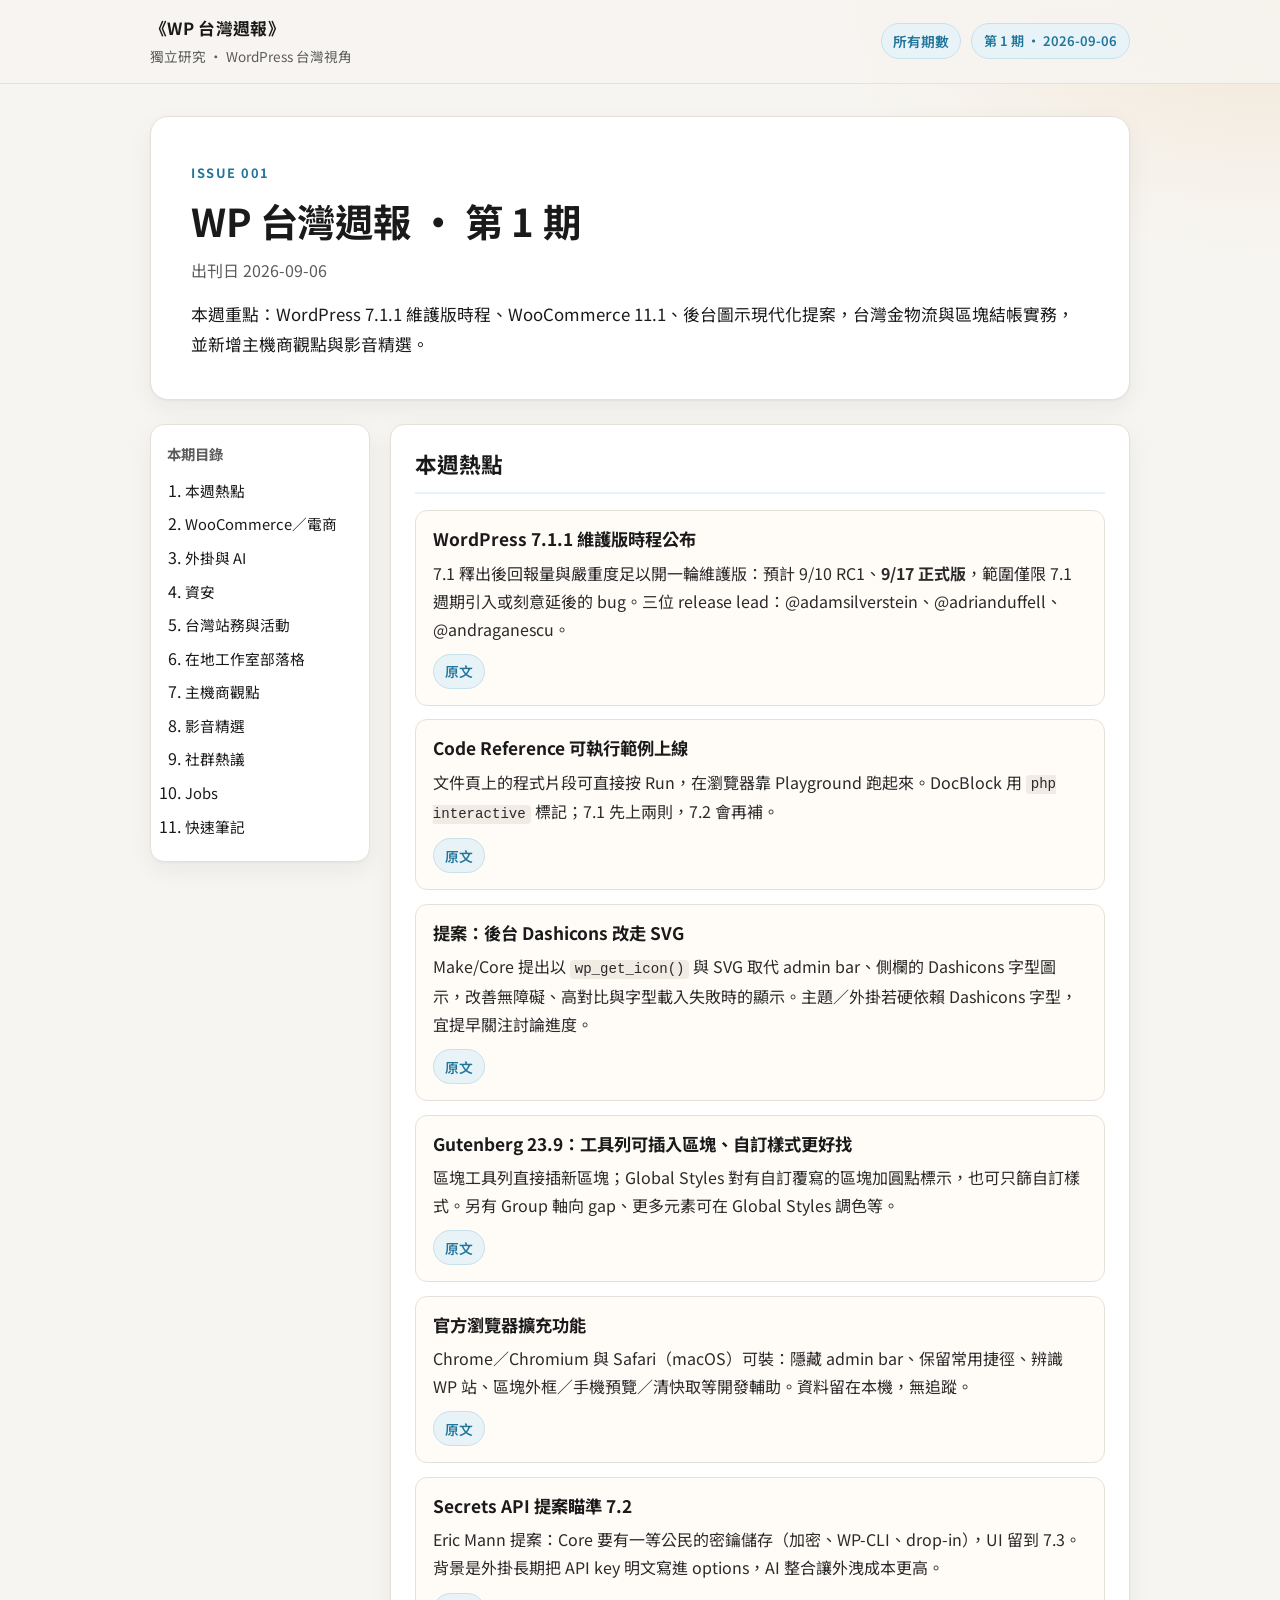
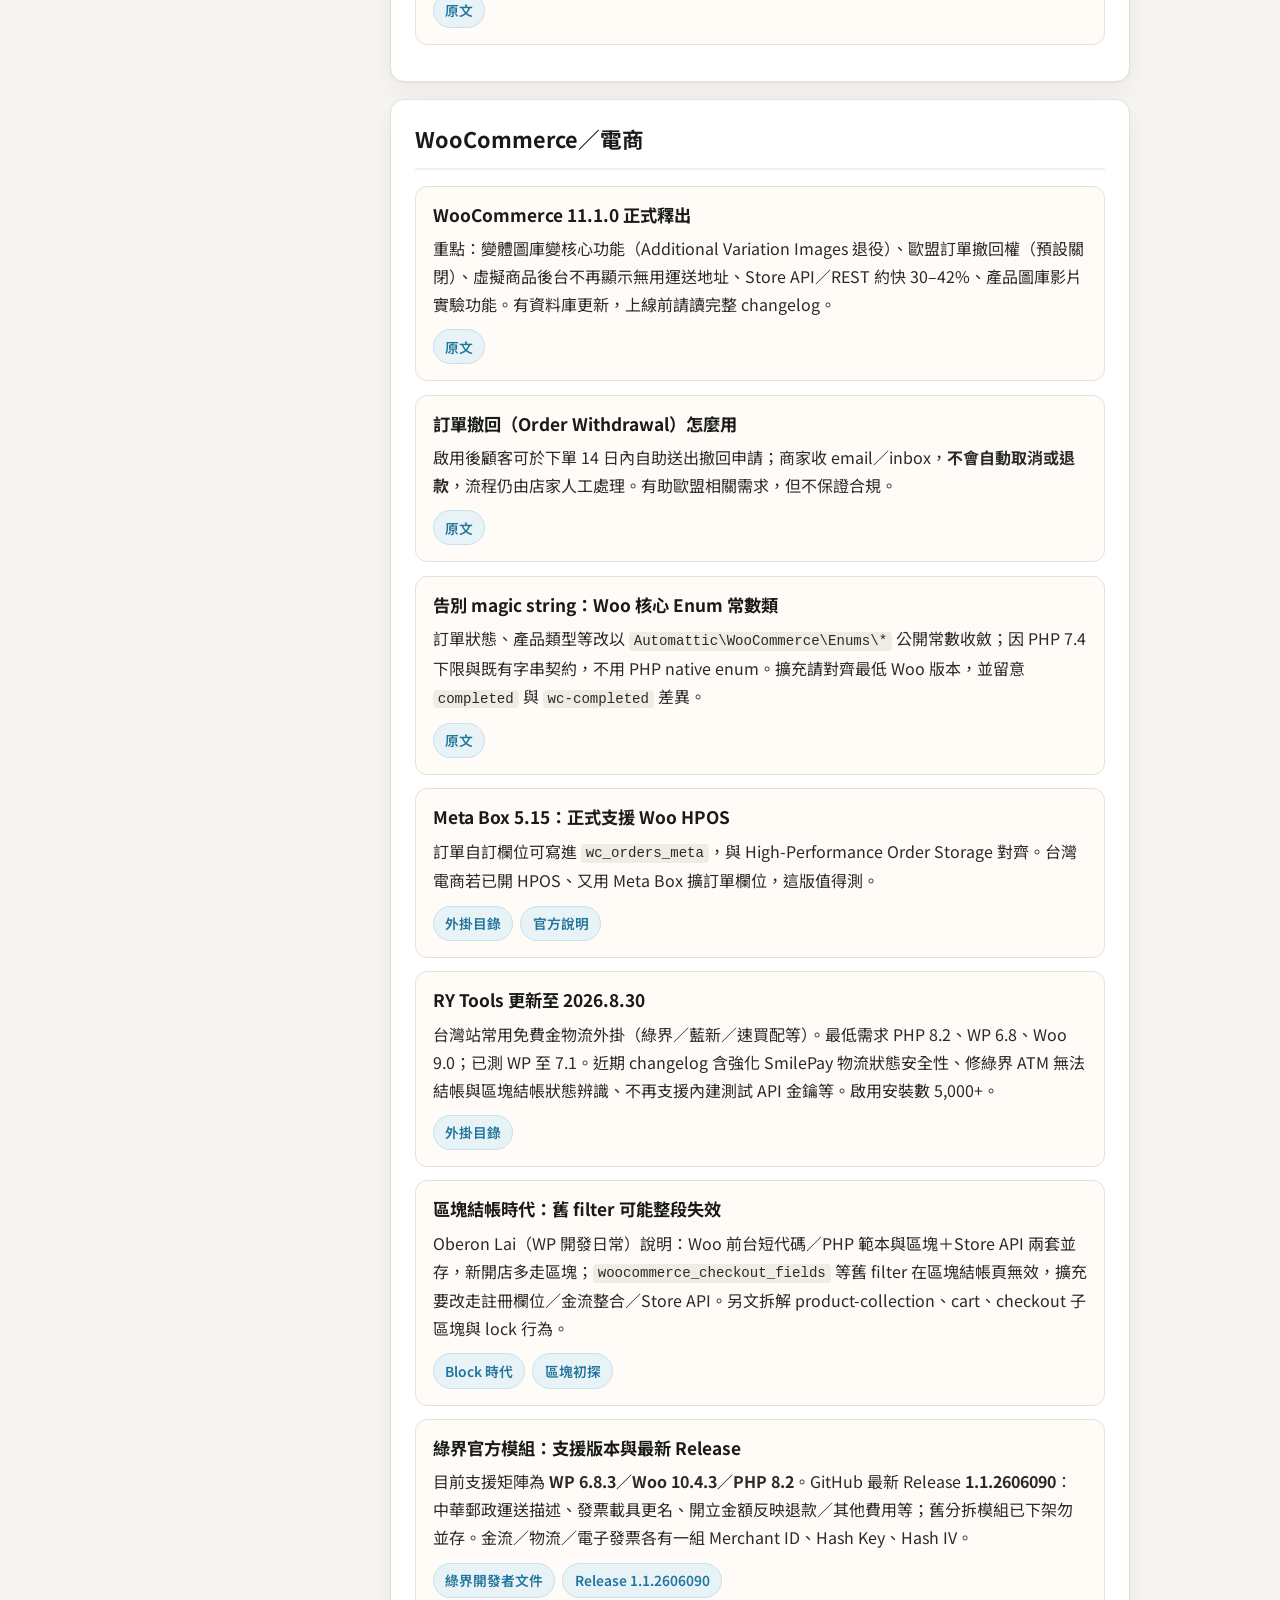
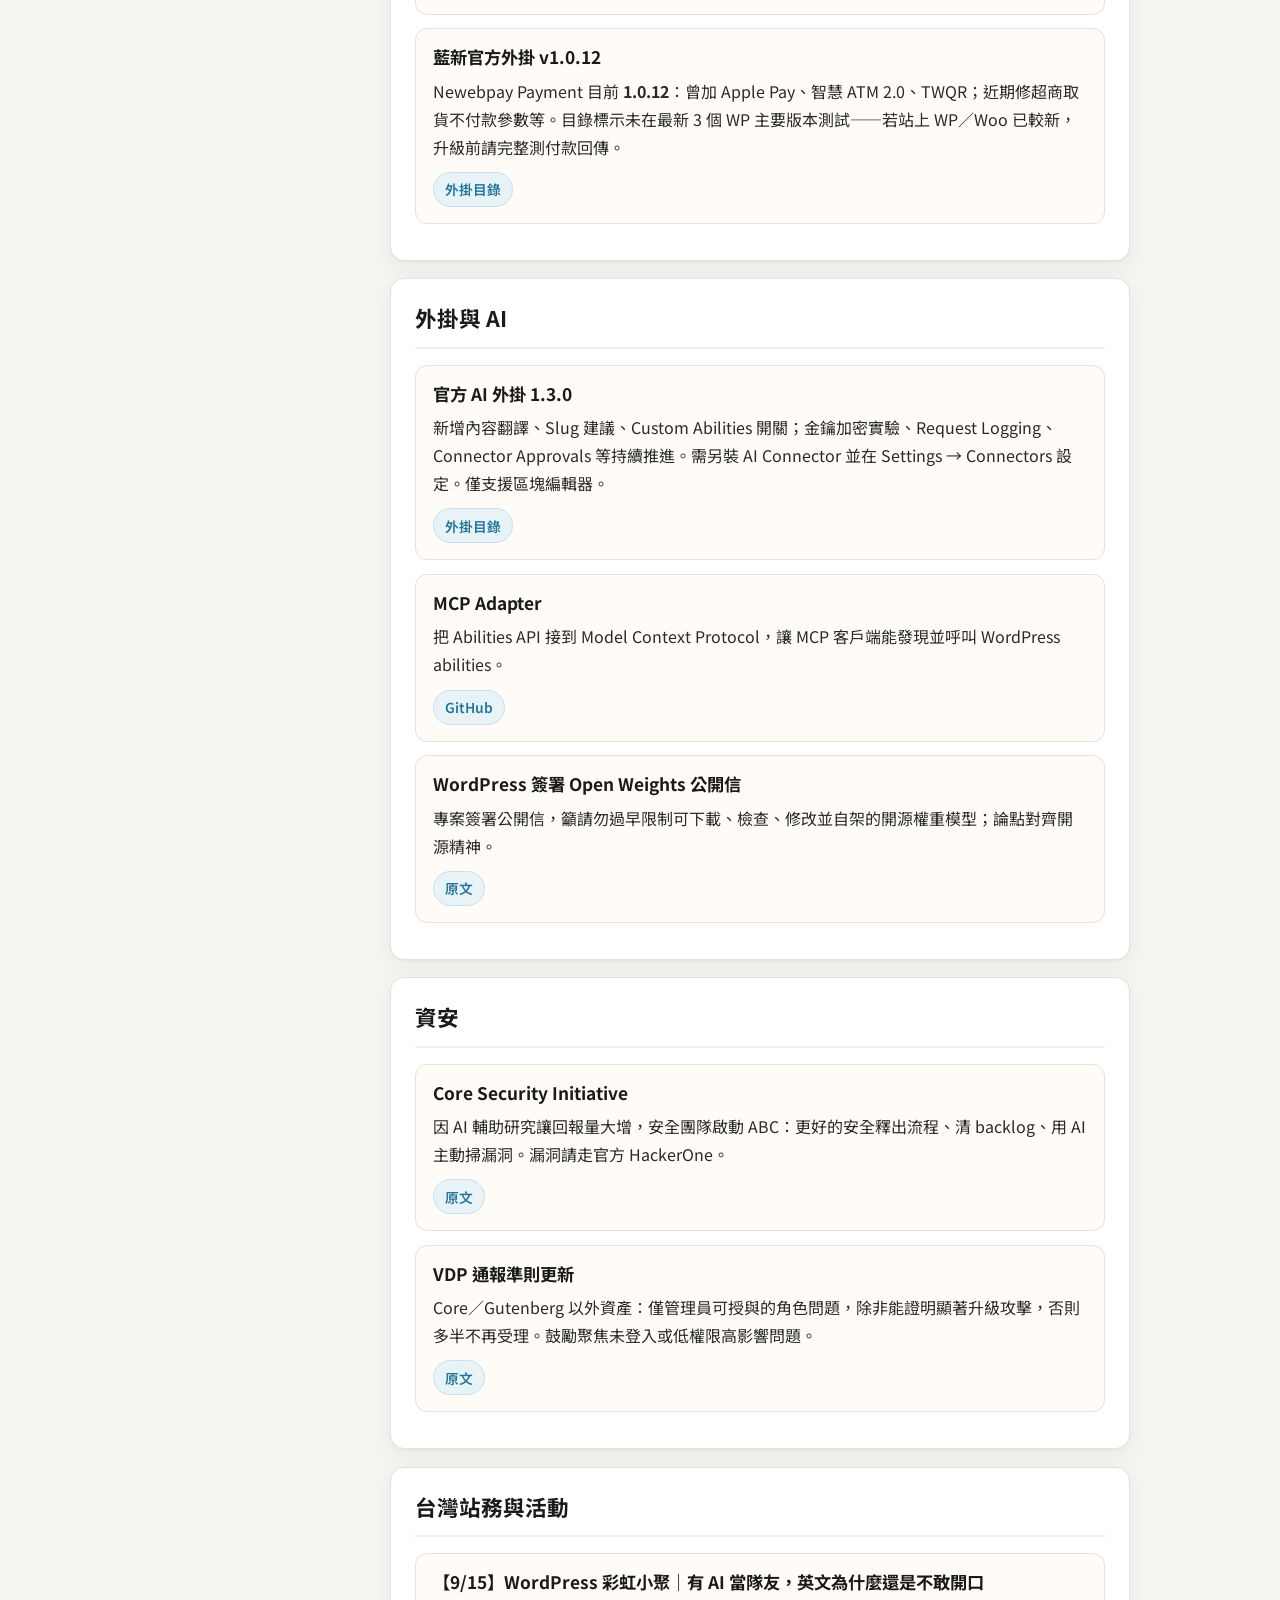
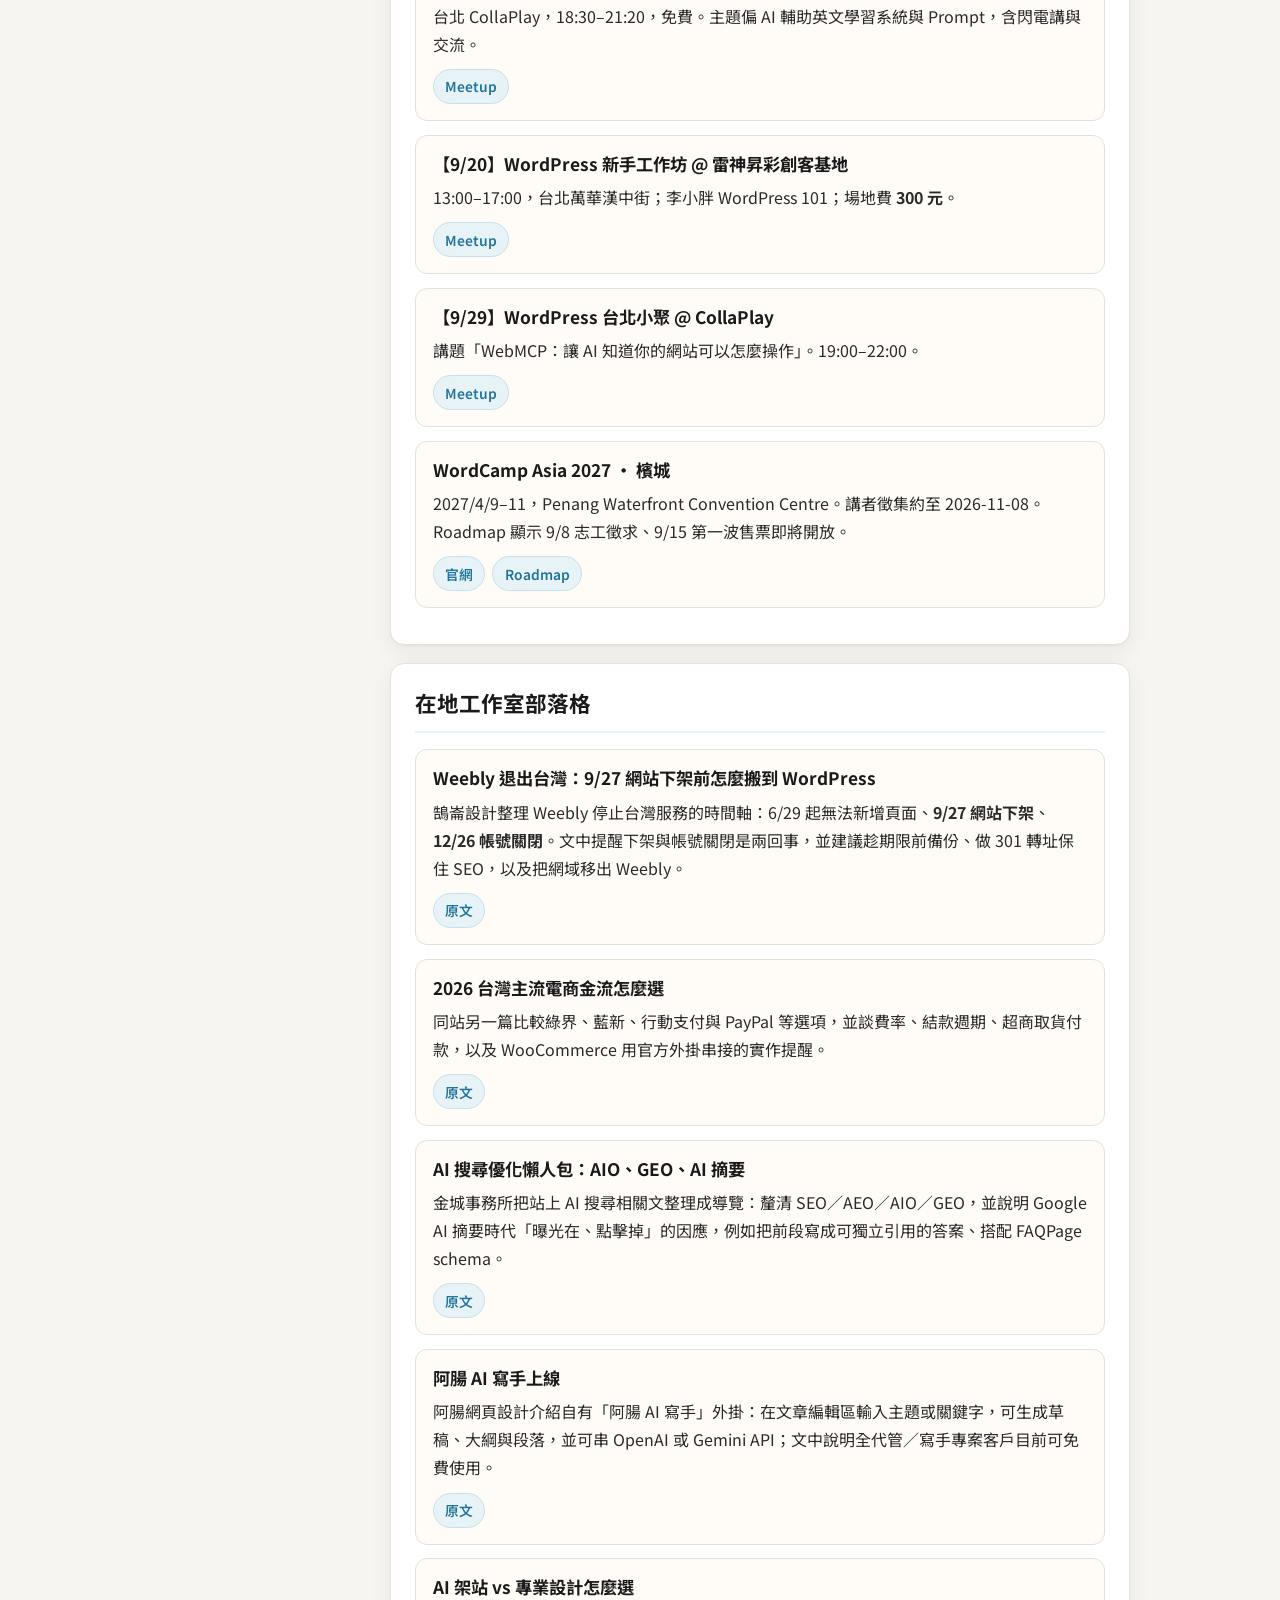
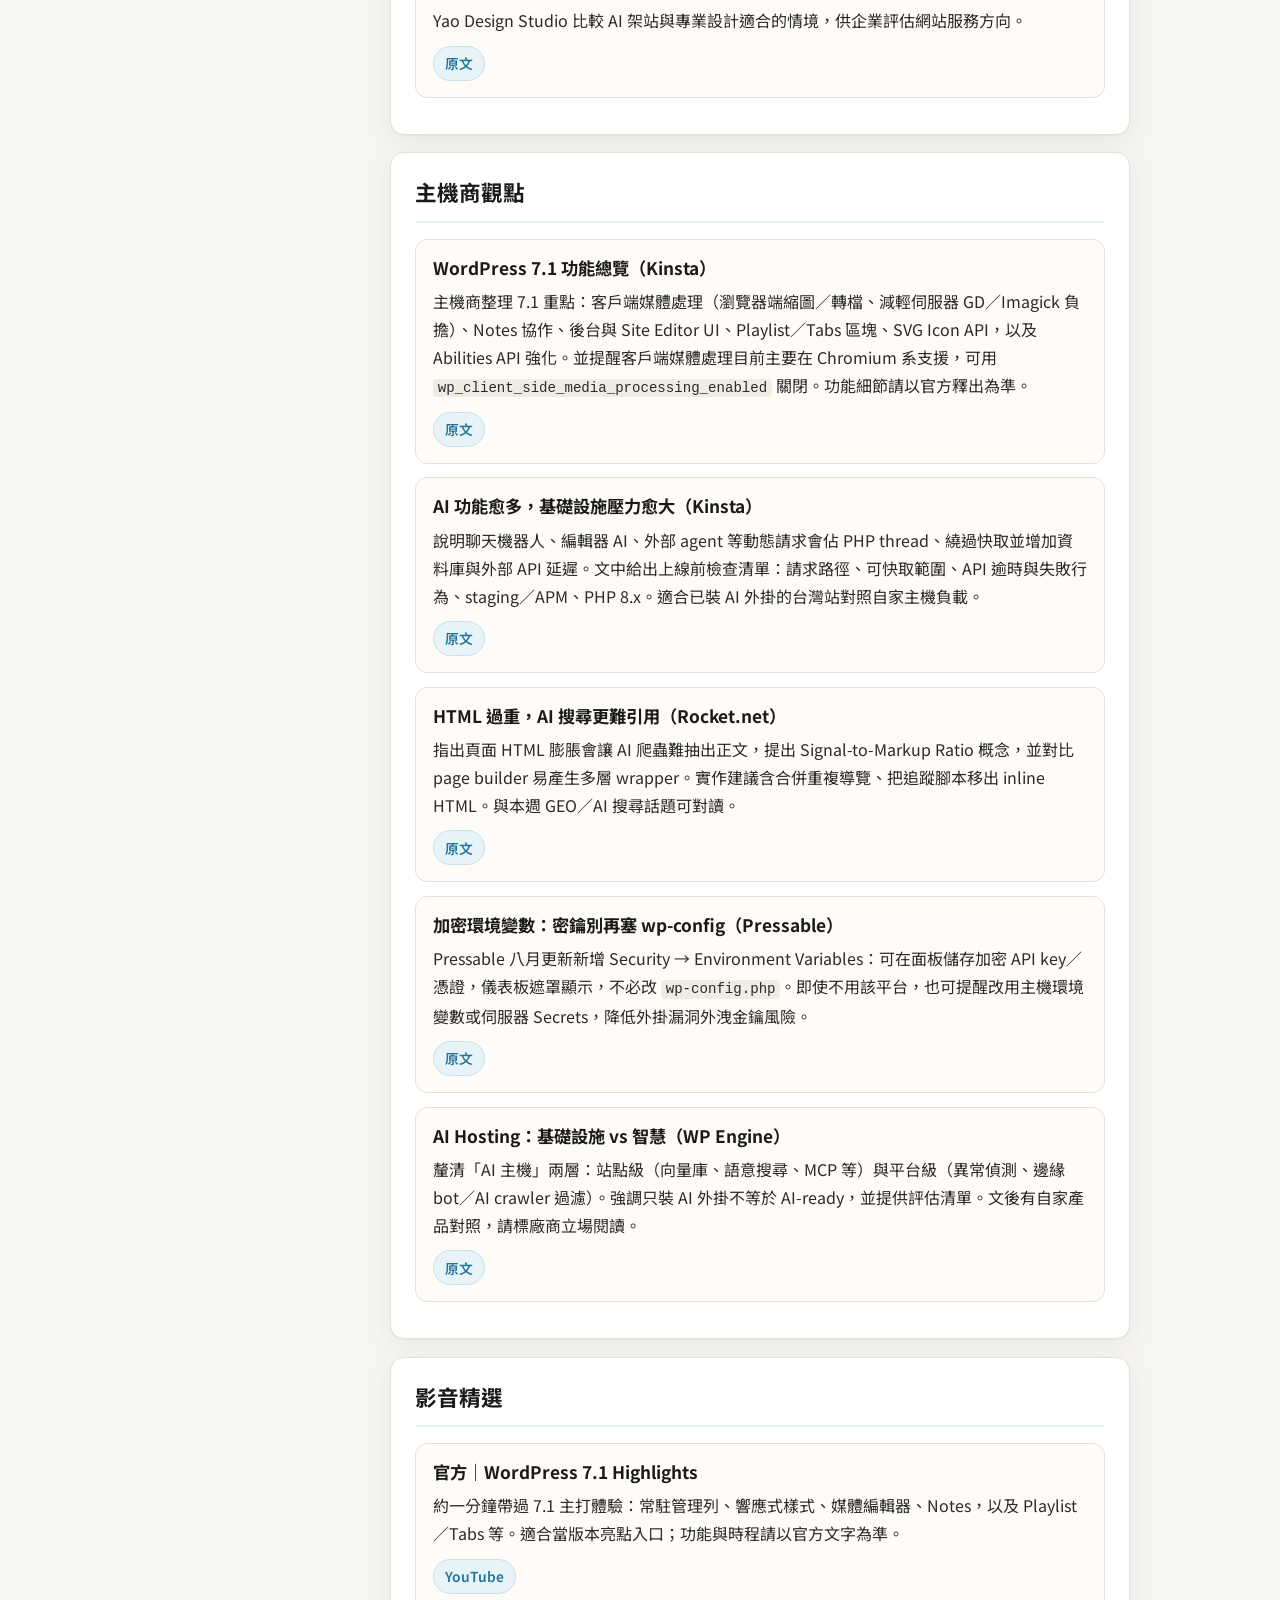
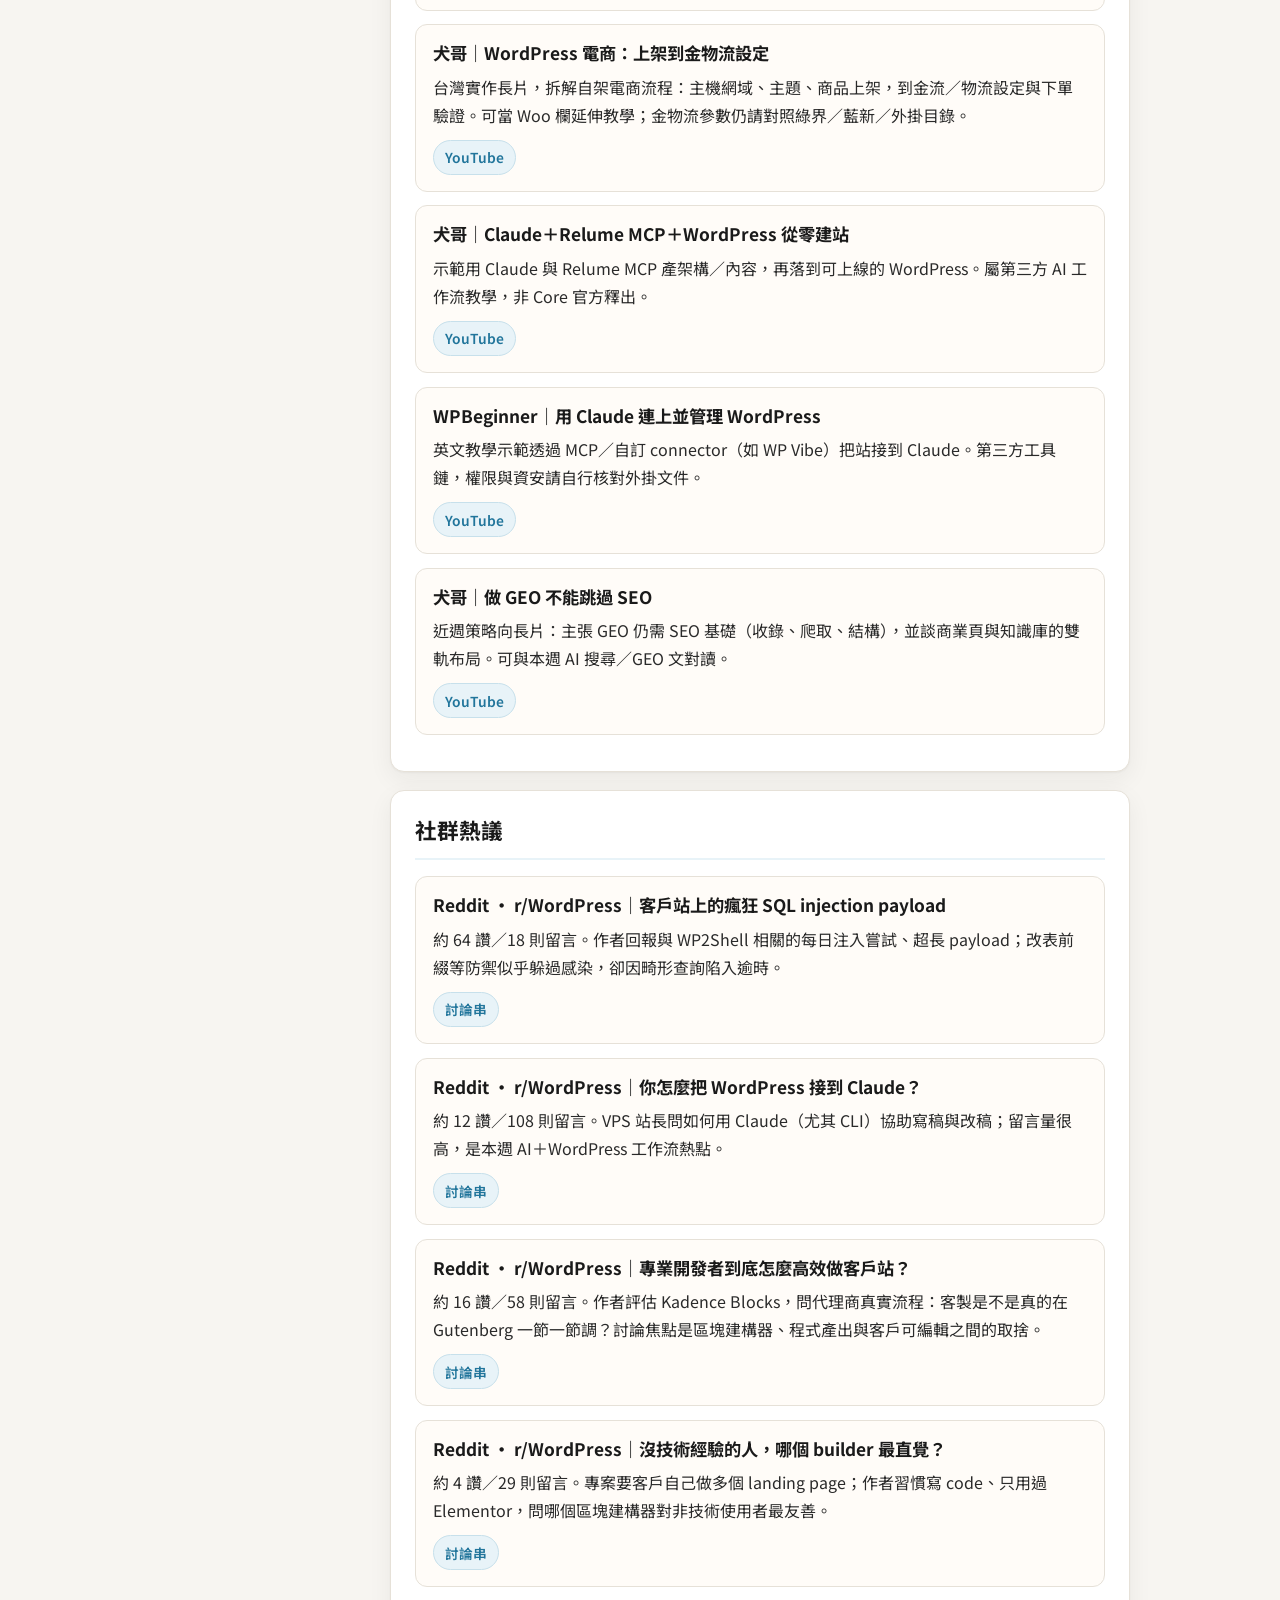
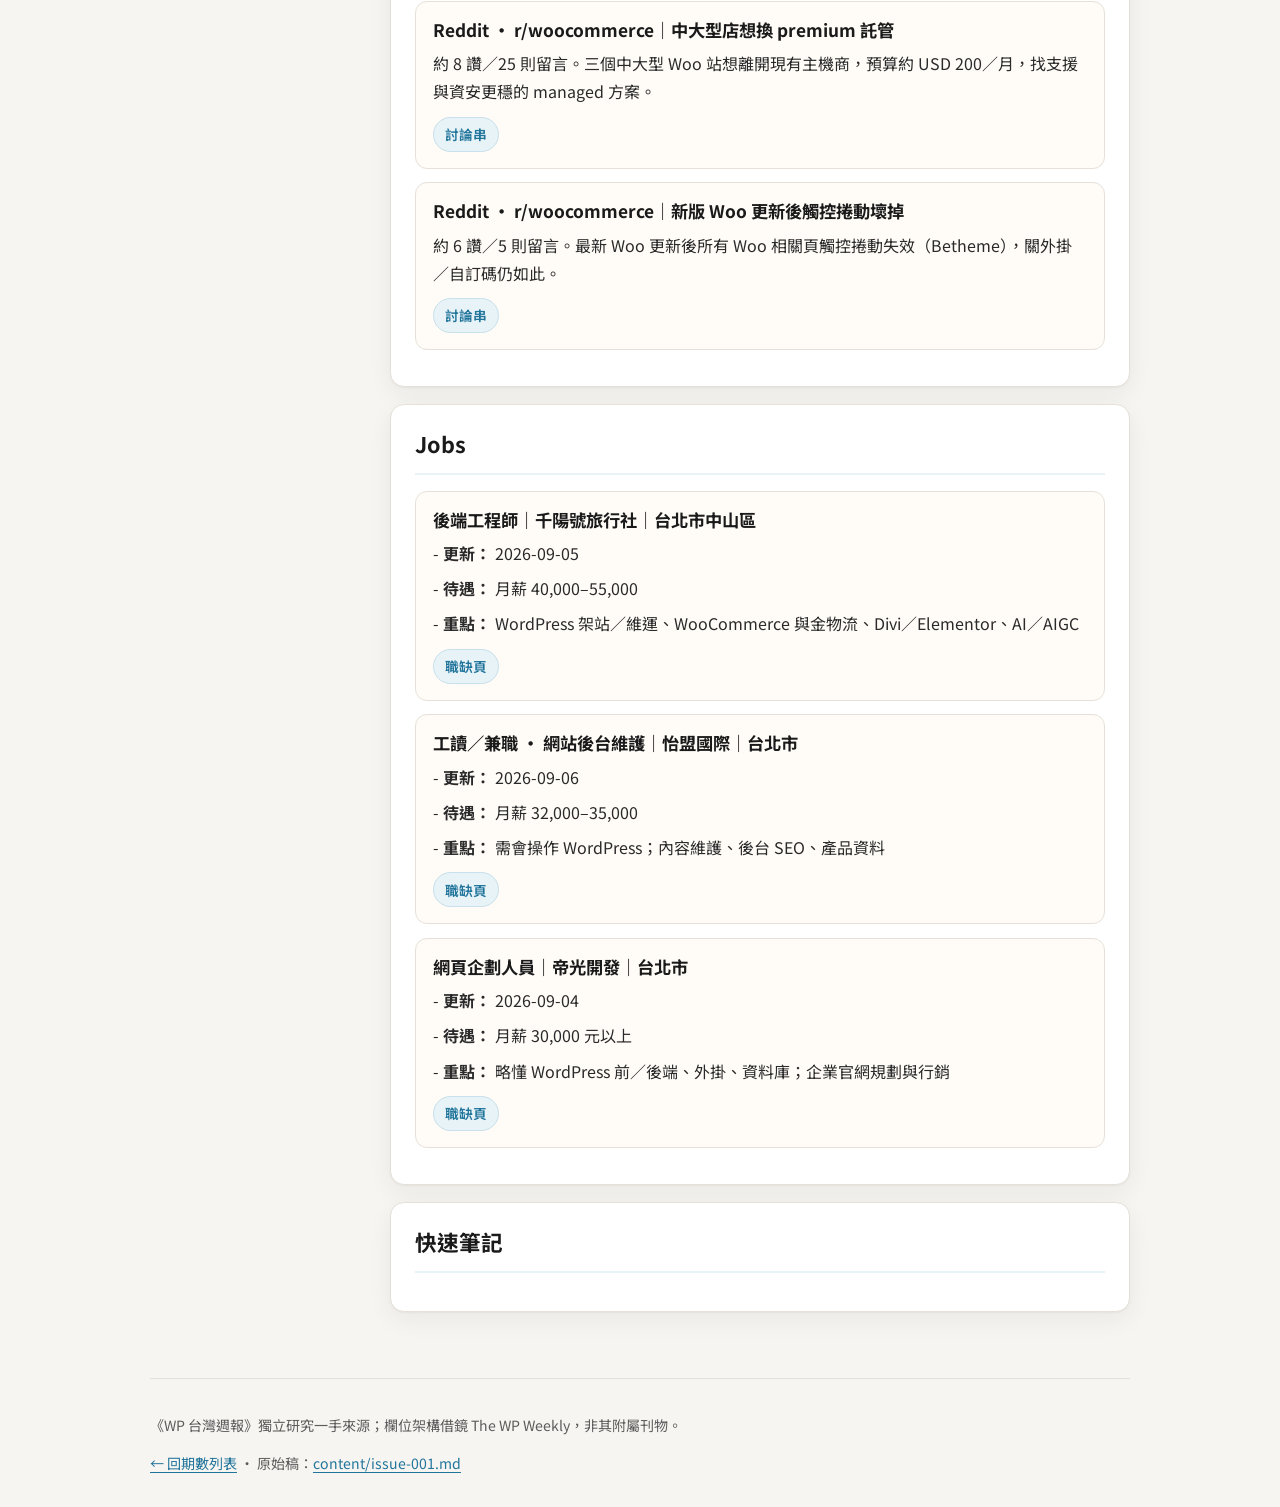
==== issues/001.html @ 485c137e "Publish archive pages: issues/001.html" ====
<!DOCTYPE html>
<html lang="zh-Hant">
<head>
<meta charset="utf-8">
<meta name="viewport" content="width=device-width, initial-scale=1">
<title>WP 台灣週報 · 第 1 期｜WP 台灣週報</title>
<meta name="description" content="本週重點：WordPress 7.1.1 維護版時程、WooCommerce 11.1、後台圖示現代化提案，台灣金物流與區塊結帳實務，並新增主機商觀點與影音精選。">
<link rel="preconnect" href="https://fonts.googleapis.com">
<link rel="preconnect" href="https://fonts.gstatic.com" crossorigin>
<link href="https://fonts.googleapis.com/css2?family=Noto+Sans+TC:wght@400;500;700;800&display=swap" rel="stylesheet">
<link rel="stylesheet" href="../styles.css">
</head>
<body>
<header class="site-header">
  <div class="inner">
    <a class="brand" href="../">
      <strong>《WP 台灣週報》</strong>
      <span>獨立研究 · WordPress 台灣視角</span>
    </a>
    <div class="nav-links">
      <a href="../">所有期數</a>
      <span class="badge">第 1 期 · 2026-09-06</span>
    </div>
  </div>
</header>
<section class="hero">
  <div class="kicker">ISSUE 001</div>
  <h1>WP 台灣週報 · 第 1 期</h1>
  <p class="meta">出刊日 2026-09-06</p>
  <p class="lede">本週重點：WordPress 7.1.1 維護版時程、WooCommerce 11.1、後台圖示現代化提案，台灣金物流與區塊結帳實務，並新增主機商觀點與影音精選。</p>
</section>
<div class="layout">
  <nav class="toc" aria-label="目錄">
    <h2>本期目錄</h2>
    <ol><li><a href="#本週熱點">本週熱點</a></li><li><a href="#WooCommerce-電商">WooCommerce／電商</a></li><li><a href="#外掛與-AI">外掛與 AI</a></li><li><a href="#資安">資安</a></li><li><a href="#台灣站務與活動">台灣站務與活動</a></li><li><a href="#在地工作室部落格">在地工作室部落格</a></li><li><a href="#主機商觀點">主機商觀點</a></li><li><a href="#影音精選">影音精選</a></li><li><a href="#社群熱議">社群熱議</a></li><li><a href="#Jobs">Jobs</a></li><li><a href="#快速筆記">快速筆記</a></li></ol>
  </nav>
  <main class="main"><section class="section" id="本週熱點"><h2>本週熱點</h2><article class="card"><h3>WordPress 7.1.1 維護版時程公布</h3><p>7.1 釋出後回報量與嚴重度足以開一輪維護版：預計 9/10 RC1、<strong>9/17 正式版</strong>，範圍僅限 7.1 週期引入或刻意延後的 bug。三位 release lead：@adamsilverstein、@adrianduffell、@andraganescu。</p><div class="links"><a href="https://make.wordpress.org/core/2026/09/02/wordpress-7-1-1-release-schedule/" rel="noopener noreferrer" target="_blank">原文</a></div></article><article class="card"><h3>Code Reference 可執行範例上線</h3><p>文件頁上的程式片段可直接按 Run，在瀏覽器靠 Playground 跑起來。DocBlock 用 <code>php interactive</code> 標記；7.1 先上兩則，7.2 會再補。</p><div class="links"><a href="https://make.wordpress.org/core/2026/09/04/runnable-code-examples-are-now-live-in-the-code-reference/" rel="noopener noreferrer" target="_blank">原文</a></div></article><article class="card"><h3>提案：後台 Dashicons 改走 SVG</h3><p>Make/Core 提出以 <code>wp_get_icon()</code> 與 SVG 取代 admin bar、側欄的 Dashicons 字型圖示，改善無障礙、高對比與字型載入失敗時的顯示。主題／外掛若硬依賴 Dashicons 字型，宜提早關注討論進度。</p><div class="links"><a href="https://make.wordpress.org/core/2026/09/04/replacing-dashicons-in-the-admin-bar-and-menu/" rel="noopener noreferrer" target="_blank">原文</a></div></article><article class="card"><h3>Gutenberg 23.9：工具列可插入區塊、自訂樣式更好找</h3><p>區塊工具列直接插新區塊；Global Styles 對有自訂覆寫的區塊加圓點標示，也可只篩自訂樣式。另有 Group 軸向 gap、更多元素可在 Global Styles 調色等。</p><div class="links"><a href="https://make.wordpress.org/core/2026/09/02/whats-new-in-gutenberg-23-9/" rel="noopener noreferrer" target="_blank">原文</a></div></article><article class="card"><h3>官方瀏覽器擴充功能</h3><p>Chrome／Chromium 與 Safari（macOS）可裝：隱藏 admin bar、保留常用捷徑、辨識 WP 站、區塊外框／手機預覽／清快取等開發輔助。資料留在本機，無追蹤。</p><div class="links"><a href="https://wordpress.org/news/2026/08/browser-extension/" rel="noopener noreferrer" target="_blank">原文</a></div></article><article class="card"><h3>Secrets API 提案瞄準 7.2</h3><p>Eric Mann 提案：Core 要有一等公民的密鑰儲存（加密、WP-CLI、drop-in），UI 留到 7.3。背景是外掛長期把 API key 明文寫進 options，AI 整合讓外洩成本更高。</p><div class="links"><a href="https://make.wordpress.org/core/2026/08/25/proposal-a-secrets-api-for-wordpress-7-2/" rel="noopener noreferrer" target="_blank">原文</a></div></article></section><section class="section" id="WooCommerce-電商"><h2>WooCommerce／電商</h2><article class="card"><h3>WooCommerce 11.1.0 正式釋出</h3><p>重點：變體圖庫變核心功能（Additional Variation Images 退役）、歐盟訂單撤回權（預設關閉）、虛擬商品後台不再顯示無用運送地址、Store API／REST 約快 30–42%、產品圖庫影片實驗功能。有資料庫更新，上線前請讀完整 changelog。</p><div class="links"><a href="https://developer.woocommerce.com/2026/09/03/wc-11-1-release-notes/" rel="noopener noreferrer" target="_blank">原文</a></div></article><article class="card"><h3>訂單撤回（Order Withdrawal）怎麼用</h3><p>啟用後顧客可於下單 14 日內自助送出撤回申請；商家收 email／inbox，<strong>不會自動取消或退款</strong>，流程仍由店家人工處理。有助歐盟相關需求，但不保證合規。</p><div class="links"><a href="https://developer.woocommerce.com/2026/08/27/order-withdrawal-woocommerce-11-1/" rel="noopener noreferrer" target="_blank">原文</a></div></article><article class="card"><h3>告別 magic string：Woo 核心 Enum 常數類</h3><p>訂單狀態、產品類型等改以 <code>Automattic\WooCommerce\Enums\*</code> 公開常數收斂；因 PHP 7.4 下限與既有字串契約，不用 PHP native enum。擴充請對齊最低 Woo 版本，並留意 <code>completed</code> 與 <code>wc-completed</code> 差異。</p><div class="links"><a href="https://developer.woocommerce.com/2026/09/02/from-magic-strings-to-enum/" rel="noopener noreferrer" target="_blank">原文</a></div></article><article class="card"><h3>Meta Box 5.15：正式支援 Woo HPOS</h3><p>訂單自訂欄位可寫進 <code>wc_orders_meta</code>，與 High-Performance Order Storage 對齊。台灣電商若已開 HPOS、又用 Meta Box 擴訂單欄位，這版值得測。</p><div class="links"><a href="https://wordpress.org/plugins/meta-box/" rel="noopener noreferrer" target="_blank">外掛目錄</a><a href="https://metabox.io/hpos-support/" rel="noopener noreferrer" target="_blank">官方說明</a></div></article><article class="card"><h3>RY Tools 更新至 2026.8.30</h3><p>台灣站常用免費金物流外掛（綠界／藍新／速買配等）。最低需求 PHP 8.2、WP 6.8、Woo 9.0；已測 WP 至 7.1。近期 changelog 含強化 SmilePay 物流狀態安全性、修綠界 ATM 無法結帳與區塊結帳狀態辨識、不再支援內建測試 API 金鑰等。啟用安裝數 5,000+。</p><div class="links"><a href="https://tw.wordpress.org/plugins/ry-woocommerce-tools/" rel="noopener noreferrer" target="_blank">外掛目錄</a></div></article><article class="card"><h3>區塊結帳時代：舊 filter 可能整段失效</h3><p>Oberon Lai（WP 開發日常）說明：Woo 前台短代碼／PHP 範本與區塊＋Store API 兩套並存，新開店多走區塊；<code>woocommerce_checkout_fields</code> 等舊 filter 在區塊結帳頁無效，擴充要改走註冊欄位／金流整合／Store API。另文拆解 product-collection、cart、checkout 子區塊與 lock 行為。</p><div class="links"><a href="https://oberonlai.blog/woocommerce-block/" rel="noopener noreferrer" target="_blank">Block 時代</a><a href="https://oberonlai.blog/woocommerce-product-cart-checkout-block/" rel="noopener noreferrer" target="_blank">區塊初探</a></div></article><article class="card"><h3>綠界官方模組：支援版本與最新 Release</h3><p>目前支援矩陣為 <strong>WP 6.8.3／Woo 10.4.3／PHP 8.2</strong>。GitHub 最新 Release <strong>1.1.2606090</strong>：中華郵政運送描述、發票載具更名、開立金額反映退款／其他費用等；舊分拆模組已下架勿並存。金流／物流／電子發票各有一組 Merchant ID、Hash Key、Hash IV。</p><div class="links"><a href="https://developers.ecpay.com.tw/62167/" rel="noopener noreferrer" target="_blank">綠界開發者文件</a><a href="https://github.com/ECPay/Woocommerce_ECPAY/releases/tag/1.1.2606090" rel="noopener noreferrer" target="_blank">Release 1.1.2606090</a></div></article><article class="card"><h3>藍新官方外掛 v1.0.12</h3><p>Newebpay Payment 目前 <strong>1.0.12</strong>：曾加 Apple Pay、智慧 ATM 2.0、TWQR；近期修超商取貨不付款參數等。目錄標示未在最新 3 個 WP 主要版本測試——若站上 WP／Woo 已較新，升級前請完整測付款回傳。</p><div class="links"><a href="https://tw.wordpress.org/plugins/newebpay-payment/" rel="noopener noreferrer" target="_blank">外掛目錄</a></div></article></section><section class="section" id="外掛與-AI"><h2>外掛與 AI</h2><article class="card"><h3>官方 AI 外掛 1.3.0</h3><p>新增內容翻譯、Slug 建議、Custom Abilities 開關；金鑰加密實驗、Request Logging、Connector Approvals 等持續推進。需另裝 AI Connector 並在 Settings → Connectors 設定。僅支援區塊編輯器。</p><div class="links"><a href="https://wordpress.org/plugins/ai/" rel="noopener noreferrer" target="_blank">外掛目錄</a></div></article><article class="card"><h3>MCP Adapter</h3><p>把 Abilities API 接到 Model Context Protocol，讓 MCP 客戶端能發現並呼叫 WordPress abilities。</p><div class="links"><a href="https://github.com/WordPress/mcp-adapter" rel="noopener noreferrer" target="_blank">GitHub</a></div></article><article class="card"><h3>WordPress 簽署 Open Weights 公開信</h3><p>專案簽署公開信，籲請勿過早限制可下載、檢查、修改並自架的開源權重模型；論點對齊開源精神。</p><div class="links"><a href="https://wordpress.org/news/2026/08/open-weight/" rel="noopener noreferrer" target="_blank">原文</a></div></article></section><section class="section" id="資安"><h2>資安</h2><article class="card"><h3>Core Security Initiative</h3><p>因 AI 輔助研究讓回報量大增，安全團隊啟動 ABC：更好的安全釋出流程、清 backlog、用 AI 主動掃漏洞。漏洞請走官方 HackerOne。</p><div class="links"><a href="https://make.wordpress.org/security/2026/08/28/the-core-security-initiative/" rel="noopener noreferrer" target="_blank">原文</a></div></article><article class="card"><h3>VDP 通報準則更新</h3><p>Core／Gutenberg 以外資產：僅管理員可授與的角色問題，除非能證明顯著升級攻擊，否則多半不再受理。鼓勵聚焦未登入或低權限高影響問題。</p><div class="links"><a href="https://make.wordpress.org/security/2026/09/01/updates-to-the-wordpress-vulnerability-disclosure-program/" rel="noopener noreferrer" target="_blank">原文</a></div></article></section><section class="section" id="台灣站務與活動"><h2>台灣站務與活動</h2><article class="card"><h3>【9/15】WordPress 彩虹小聚｜有 AI 當隊友，英文為什麼還是不敢開口</h3><p>台北 CollaPlay，18:30–21:20，免費。主題偏 AI 輔助英文學習系統與 Prompt，含閃電講與交流。</p><div class="links"><a href="https://www.meetup.com/taipei-wordpress/events/315900542/" rel="noopener noreferrer" target="_blank">Meetup</a></div></article><article class="card"><h3>【9/20】WordPress 新手工作坊 @ 雷神昇彩創客基地</h3><p>13:00–17:00，台北萬華漢中街；李小胖 WordPress 101；場地費 <strong>300 元</strong>。</p><div class="links"><a href="https://www.meetup.com/taipei-wordpress/events/316278822/" rel="noopener noreferrer" target="_blank">Meetup</a></div></article><article class="card"><h3>【9/29】WordPress 台北小聚 @ CollaPlay</h3><p>講題「WebMCP：讓 AI 知道你的網站可以怎麼操作」。19:00–22:00。</p><div class="links"><a href="https://www.meetup.com/taipei-wordpress/events/316309009/" rel="noopener noreferrer" target="_blank">Meetup</a></div></article><article class="card"><h3>WordCamp Asia 2027 · 檳城</h3><p>2027/4/9–11，Penang Waterfront Convention Centre。講者徵集約至 2026-11-08。Roadmap 顯示 9/8 志工徵求、9/15 第一波售票即將開放。</p><div class="links"><a href="https://asia.wordcamp.org/2027/" rel="noopener noreferrer" target="_blank">官網</a><a href="https://asia.wordcamp.org/2027/roadmap/" rel="noopener noreferrer" target="_blank">Roadmap</a></div></article></section><section class="section" id="在地工作室部落格"><h2>在地工作室部落格</h2><article class="card"><h3>Weebly 退出台灣：9/27 網站下架前怎麼搬到 WordPress</h3><p>鵠崙設計整理 Weebly 停止台灣服務的時間軸：6/29 起無法新增頁面、<strong>9/27 網站下架</strong>、<strong>12/26 帳號關閉</strong>。文中提醒下架與帳號關閉是兩回事，並建議趁期限前備份、做 301 轉址保住 SEO，以及把網域移出 Weebly。</p><div class="links"><a href="https://www.design-hu.com/web-news/weebly-taiwan-shutdown.html" rel="noopener noreferrer" target="_blank">原文</a></div></article><article class="card"><h3>2026 台灣主流電商金流怎麼選</h3><p>同站另一篇比較綠界、藍新、行動支付與 PayPal 等選項，並談費率、結款週期、超商取貨付款，以及 WooCommerce 用官方外掛串接的實作提醒。</p><div class="links"><a href="https://www.design-hu.com/web-news/taiwan-payment-gateway-comparison-2026.html" rel="noopener noreferrer" target="_blank">原文</a></div></article><article class="card"><h3>AI 搜尋優化懶人包：AIO、GEO、AI 摘要</h3><p>金城事務所把站上 AI 搜尋相關文整理成導覽：釐清 SEO／AEO／AIO／GEO，並說明 Google AI 摘要時代「曝光在、點擊掉」的因應，例如把前段寫成可獨立引用的答案、搭配 FAQPage schema。</p><div class="links"><a href="https://iseeu.tw/ai-search-optimization-guide/" rel="noopener noreferrer" target="_blank">原文</a></div></article><article class="card"><h3>阿腸 AI 寫手上線</h3><p>阿腸網頁設計介紹自有「阿腸 AI 寫手」外掛：在文章編輯區輸入主題或關鍵字，可生成草稿、大綱與段落，並可串 OpenAI 或 Gemini API；文中說明全代管／寫手專案客戶目前可免費使用。</p><div class="links"><a href="https://achang.tw/achang-ai-writer/" rel="noopener noreferrer" target="_blank">原文</a></div></article><article class="card"><h3>AI 架站 vs 專業設計怎麼選</h3><p>Yao Design Studio 比較 AI 架站與專業設計適合的情境，供企業評估網站服務方向。</p><div class="links"><a href="https://yao-studio.com/howtochoosewobuildyourwebsite/" rel="noopener noreferrer" target="_blank">原文</a></div></article></section><section class="section" id="主機商觀點"><h2>主機商觀點</h2><article class="card"><h3>WordPress 7.1 功能總覽（Kinsta）</h3><p>主機商整理 7.1 重點：客戶端媒體處理（瀏覽器端縮圖／轉檔、減輕伺服器 GD／Imagick 負擔）、Notes 協作、後台與 Site Editor UI、Playlist／Tabs 區塊、SVG Icon API，以及 Abilities API 強化。並提醒客戶端媒體處理目前主要在 Chromium 系支援，可用 <code>wp_client_side_media_processing_enabled</code> 關閉。功能細節請以官方釋出為準。</p><div class="links"><a href="https://kinsta.com/blog/wordpress-7-1/" rel="noopener noreferrer" target="_blank">原文</a></div></article><article class="card"><h3>AI 功能愈多，基礎設施壓力愈大（Kinsta）</h3><p>說明聊天機器人、編輯器 AI、外部 agent 等動態請求會佔 PHP thread、繞過快取並增加資料庫與外部 API 延遲。文中給出上線前檢查清單：請求路徑、可快取範圍、API 逾時與失敗行為、staging／APM、PHP 8.x。適合已裝 AI 外掛的台灣站對照自家主機負載。</p><div class="links"><a href="https://kinsta.com/blog/wordpress-ai-infrastructure/" rel="noopener noreferrer" target="_blank">原文</a></div></article><article class="card"><h3>HTML 過重，AI 搜尋更難引用（Rocket.net）</h3><p>指出頁面 HTML 膨脹會讓 AI 爬蟲難抽出正文，提出 Signal-to-Markup Ratio 概念，並對比 page builder 易產生多層 wrapper。實作建議含合併重複導覽、把追蹤腳本移出 inline HTML。與本週 GEO／AI 搜尋話題可對讀。</p><div class="links"><a href="https://rocket.net/blog/why-bloated-html-is-hurting-your-ai-search/" rel="noopener noreferrer" target="_blank">原文</a></div></article><article class="card"><h3>加密環境變數：密鑰別再塞 wp-config（Pressable）</h3><p>Pressable 八月更新新增 Security → Environment Variables：可在面板儲存加密 API key／憑證，儀表板遮罩顯示，不必改 <code>wp-config.php</code>。即使不用該平台，也可提醒改用主機環境變數或伺服器 Secrets，降低外掛漏洞外洩金鑰風險。</p><div class="links"><a href="https://pressable.com/blog/august-product-update-a-new-activity-hub-smarter-portfolio-management-and-safer-site-setup/" rel="noopener noreferrer" target="_blank">原文</a></div></article><article class="card"><h3>AI Hosting：基礎設施 vs 智慧（WP Engine）</h3><p>釐清「AI 主機」兩層：站點級（向量庫、語意搜尋、MCP 等）與平台級（異常偵測、邊緣 bot／AI crawler 過濾）。強調只裝 AI 外掛不等於 AI-ready，並提供評估清單。文後有自家產品對照，請標廠商立場閱讀。</p><div class="links"><a href="https://wpengine.com/blog/ai-hosting/" rel="noopener noreferrer" target="_blank">原文</a></div></article></section><section class="section" id="影音精選"><h2>影音精選</h2><article class="card"><h3>官方｜WordPress 7.1 Highlights</h3><p>約一分鐘帶過 7.1 主打體驗：常駐管理列、響應式樣式、媒體編輯器、Notes，以及 Playlist／Tabs 等。適合當版本亮點入口；功能與時程請以官方文字為準。</p><div class="links"><a href="https://www.youtube.com/watch?v=dO751c8jkn0" rel="noopener noreferrer" target="_blank">YouTube</a></div></article><article class="card"><h3>犬哥｜WordPress 電商：上架到金物流設定</h3><p>台灣實作長片，拆解自架電商流程：主機網域、主題、商品上架，到金流／物流設定與下單驗證。可當 Woo 欄延伸教學；金物流參數仍請對照綠界／藍新／外掛目錄。</p><div class="links"><a href="https://www.youtube.com/watch?v=AInRAtvM5o4" rel="noopener noreferrer" target="_blank">YouTube</a></div></article><article class="card"><h3>犬哥｜Claude＋Relume MCP＋WordPress 從零建站</h3><p>示範用 Claude 與 Relume MCP 產架構／內容，再落到可上線的 WordPress。屬第三方 AI 工作流教學，非 Core 官方釋出。</p><div class="links"><a href="https://www.youtube.com/watch?v=Ht0cmidv4a4" rel="noopener noreferrer" target="_blank">YouTube</a></div></article><article class="card"><h3>WPBeginner｜用 Claude 連上並管理 WordPress</h3><p>英文教學示範透過 MCP／自訂 connector（如 WP Vibe）把站接到 Claude。第三方工具鏈，權限與資安請自行核對外掛文件。</p><div class="links"><a href="https://www.youtube.com/watch?v=0nXGidFA1ck" rel="noopener noreferrer" target="_blank">YouTube</a></div></article><article class="card"><h3>犬哥｜做 GEO 不能跳過 SEO</h3><p>近週策略向長片：主張 GEO 仍需 SEO 基礎（收錄、爬取、結構），並談商業頁與知識庫的雙軌布局。可與本週 AI 搜尋／GEO 文對讀。</p><div class="links"><a href="https://www.youtube.com/watch?v=Dqm2WejqIU0" rel="noopener noreferrer" target="_blank">YouTube</a></div></article></section><section class="section" id="社群熱議"><h2>社群熱議</h2><article class="card"><h3>Reddit · r/WordPress｜客戶站上的瘋狂 SQL injection payload</h3><p>約 64 讚／18 則留言。作者回報與 WP2Shell 相關的每日注入嘗試、超長 payload；改表前綴等防禦似乎躲過感染，卻因畸形查詢陷入逾時。</p><div class="links"><a href="https://www.reddit.com/r/Wordpress/comments/1w7ieu4/the_crazy_sql_injection_payloads_i_found_on_one/" rel="noopener noreferrer" target="_blank">討論串</a></div></article><article class="card"><h3>Reddit · r/WordPress｜你怎麼把 WordPress 接到 Claude？</h3><p>約 12 讚／108 則留言。VPS 站長問如何用 Claude（尤其 CLI）協助寫稿與改稿；留言量很高，是本週 AI＋WordPress 工作流熱點。</p><div class="links"><a href="https://www.reddit.com/r/Wordpress/comments/1w7qnen/how_have_you_connected_your_wordpess_to_claude/" rel="noopener noreferrer" target="_blank">討論串</a></div></article><article class="card"><h3>Reddit · r/WordPress｜專業開發者到底怎麼高效做客戶站？</h3><p>約 16 讚／58 則留言。作者評估 Kadence Blocks，問代理商真實流程：客製是不是真的在 Gutenberg 一節一節調？討論焦點是區塊建構器、程式產出與客戶可編輯之間的取捨。</p><div class="links"><a href="https://www.reddit.com/r/Wordpress/comments/1w71qah/how_do_professional_wordpress_developers_build/" rel="noopener noreferrer" target="_blank">討論串</a></div></article><article class="card"><h3>Reddit · r/WordPress｜沒技術經驗的人，哪個 builder 最直覺？</h3><p>約 4 讚／29 則留言。專案要客戶自己做多個 landing page；作者習慣寫 code、只用過 Elementor，問哪個區塊建構器對非技術使用者最友善。</p><div class="links"><a href="https://www.reddit.com/r/Wordpress/comments/1w7wg6f/best_design_builder_for_people_without_experience/" rel="noopener noreferrer" target="_blank">討論串</a></div></article><article class="card"><h3>Reddit · r/woocommerce｜中大型店想換 premium 託管</h3><p>約 8 讚／25 則留言。三個中大型 Woo 站想離開現有主機商，預算約 USD 200／月，找支援與資安更穩的 managed 方案。</p><div class="links"><a href="https://www.reddit.com/r/woocommerce/comments/1w786mp/premium_hosting_providers/" rel="noopener noreferrer" target="_blank">討論串</a></div></article><article class="card"><h3>Reddit · r/woocommerce｜新版 Woo 更新後觸控捲動壞掉</h3><p>約 6 讚／5 則留言。最新 Woo 更新後所有 Woo 相關頁觸控捲動失效（Betheme），關外掛／自訂碼仍如此。</p><div class="links"><a href="https://www.reddit.com/r/woocommerce/comments/1w7ftg8/new_woo_update_breaks_touch_scrolling_on_my/" rel="noopener noreferrer" target="_blank">討論串</a></div></article></section><section class="section" id="Jobs"><h2>Jobs</h2><article class="card"><h3>後端工程師｜千陽號旅行社｜台北市中山區</h3><p>- <strong>更新：</strong> 2026-09-05</p><p>- <strong>待遇：</strong> 月薪 40,000–55,000</p><p>- <strong>重點：</strong> WordPress 架站／維運、WooCommerce 與金物流、Divi／Elementor、AI／AIGC</p><div class="links"><a href="https://www.yes123.com.tw/wk_index/job.asp?job_id=20250829112827_20553648&amp;p_id=c20250828165840_7341729" rel="noopener noreferrer" target="_blank">職缺頁</a></div></article><article class="card"><h3>工讀／兼職 · 網站後台維護｜怡盟國際｜台北市</h3><p>- <strong>更新：</strong> 2026-09-06</p><p>- <strong>待遇：</strong> 月薪 32,000–35,000</p><p>- <strong>重點：</strong> 需會操作 WordPress；內容維護、後台 SEO、產品資料</p><div class="links"><a href="https://www.yes123.com.tw/wk_index/job.asp?p_id=20250708142045_75521071&amp;job_id=20230607141456_4686654" rel="noopener noreferrer" target="_blank">職缺頁</a></div></article><article class="card"><h3>網頁企劃人員｜帝光開發｜台北市</h3><p>- <strong>更新：</strong> 2026-09-04</p><p>- <strong>待遇：</strong> 月薪 30,000 元以上</p><p>- <strong>重點：</strong> 略懂 WordPress 前／後端、外掛、資料庫；企業官網規劃與行銷</p><div class="links"><a href="https://www.yes123.com.tw/wk_index/job.asp?p_id=20150730134347_22154823&amp;job_id=20200723114217_3618176" rel="noopener noreferrer" target="_blank">職缺頁</a></div></article></section><section class="section" id="快速筆記"><h2>快速筆記</h2></section></main>
</div>
<footer class="site-footer">
  <p>《WP 台灣週報》獨立研究一手來源；欄位架構借鏡 The WP Weekly，非其附屬刊物。</p>
  <p><a href="../">← 回期數列表</a> · 原始稿：<a href="https://github.com/oberonlai/wp-taiwan-weekly/blob/main/content/issue-001.md">content/issue-001.md</a></p>
</footer>
</body>
</html>
---- styles.css ----
:root {
  --bg: #f7f5f1;
  --paper: #ffffff;
  --ink: #1a1a1a;
  --muted: #5c5c5c;
  --line: #e6e1d8;
  --accent: #21759b;
  --accent-soft: #e8f3f8;
  --card: #fffcf8;
  --shadow: 0 1px 2px rgba(26,26,26,.04), 0 8px 24px rgba(26,26,26,.06);
  --radius: 14px;
  --mono: ui-monospace, SFMono-Regular, Menlo, Consolas, monospace;
  --sans: "Noto Sans TC", "PingFang TC", "Hiragino Sans TC", "Microsoft JhengHei", system-ui, sans-serif;
}
* { box-sizing: border-box; }
html { scroll-behavior: smooth; }
body {
  margin: 0;
  font-family: var(--sans);
  color: var(--ink);
  background:
    radial-gradient(1200px 600px at 10% -10%, #d7ecf5 0%, transparent 55%),
    radial-gradient(900px 500px at 100% 0%, #f3e7d7 0%, transparent 50%),
    var(--bg);
  line-height: 1.75;
}
a { color: var(--accent); text-underline-offset: 3px; }
a:hover { color: #155d7a; }
.site-header {
  position: sticky; top: 0; z-index: 20;
  backdrop-filter: blur(12px);
  background: rgba(247,245,241,.82);
  border-bottom: 1px solid var(--line);
}
.site-header .inner {
  width: min(980px, calc(100% - 2rem));
  margin: 0 auto;
  display: flex; align-items: center; justify-content: space-between;
  gap: 1rem; padding: .85rem 0;
}
.brand { display: flex; flex-direction: column; gap: .15rem; text-decoration: none; color: inherit; }
.brand strong { font-size: 1.05rem; letter-spacing: .02em; }
.brand span { font-size: .85rem; color: var(--muted); }
.nav-links { display: flex; gap: .6rem; flex-wrap: wrap; }
.nav-links a {
  text-decoration: none; font-size: .86rem; font-weight: 600;
  color: var(--accent); background: var(--accent-soft);
  border: 1px solid #c7e0eb; border-radius: 999px; padding: .28rem .7rem;
}
.badge {
  display: inline-flex; align-items: center; gap: .4rem;
  background: var(--accent-soft); color: var(--accent);
  border: 1px solid #c7e0eb; border-radius: 999px;
  padding: .35rem .75rem; font-size: .82rem; font-weight: 600;
  white-space: nowrap;
}
.hero {
  width: min(980px, calc(100% - 2rem));
  margin: 2rem auto 1.5rem;
  background: var(--paper);
  border: 1px solid var(--line);
  border-radius: calc(var(--radius) + 4px);
  box-shadow: var(--shadow);
  padding: clamp(1.5rem, 4vw, 2.5rem);
}
.hero .kicker {
  display: inline-block; font-size: .8rem; font-weight: 700;
  letter-spacing: .12em; text-transform: uppercase; color: var(--accent);
  margin-bottom: .75rem;
}
.hero h1 {
  margin: 0 0 .75rem; font-size: clamp(1.7rem, 4vw, 2.4rem);
  line-height: 1.25; letter-spacing: -.01em;
}
.hero .meta { color: var(--muted); margin: 0 0 1rem; }
.hero .lede { margin: 0; font-size: 1.05rem; }
.layout {
  width: min(980px, calc(100% - 2rem));
  margin: 0 auto 3rem;
  display: grid; gap: 1.25rem;
  grid-template-columns: 220px 1fr;
}
@media (max-width: 860px) {
  .layout { grid-template-columns: 1fr; }
  .toc { position: static !important; }
}
.toc {
  position: sticky; top: 4.5rem; align-self: start;
  background: var(--paper); border: 1px solid var(--line);
  border-radius: var(--radius); padding: 1rem;
  box-shadow: var(--shadow);
}
.toc h2 { margin: 0 0 .6rem; font-size: .9rem; color: var(--muted); font-weight: 700; }
.toc ol { margin: 0; padding: 0 0 0 1.1rem; }
.toc li { margin: .35rem 0; }
.toc a { text-decoration: none; color: var(--ink); font-size: .92rem; }
.toc a:hover { color: var(--accent); }
.main { min-width: 0; }
.section {
  background: var(--paper); border: 1px solid var(--line);
  border-radius: var(--radius); box-shadow: var(--shadow);
  padding: 1.25rem clamp(1rem, 3vw, 1.5rem) 1.4rem;
  margin-bottom: 1.1rem;
}
.section > h2 {
  margin: 0 0 1rem; font-size: 1.35rem;
  padding-bottom: .6rem; border-bottom: 2px solid var(--accent-soft);
}
.card {
  background: var(--card); border: 1px solid var(--line);
  border-radius: 12px; padding: 1rem 1.05rem; margin: .85rem 0;
}
.card h3 { margin: 0 0 .45rem; font-size: 1.08rem; line-height: 1.4; }
.card p { margin: .45rem 0; color: #2a2a2a; }
.card p code, .section code {
  font-family: var(--mono); font-size: .88em;
  background: #f0ebe3; padding: .1em .35em; border-radius: 4px;
}
.links { display: flex; flex-wrap: wrap; gap: .45rem; margin-top: .7rem; }
.links a {
  text-decoration: none; font-size: .86rem; font-weight: 600;
  background: var(--accent-soft); color: var(--accent);
  border: 1px solid #c7e0eb; border-radius: 999px;
  padding: .28rem .7rem;
}
.links a:hover { background: #d7ebf4; }
.issue-grid {
  width: min(980px, calc(100% - 2rem));
  margin: 0 auto 3rem;
  display: grid; gap: 1rem;
  grid-template-columns: repeat(auto-fit, minmax(260px, 1fr));
}
.issue-card {
  display: block; text-decoration: none; color: inherit;
  background: var(--paper); border: 1px solid var(--line);
  border-radius: var(--radius); box-shadow: var(--shadow);
  padding: 1.25rem 1.3rem; transition: transform .15s ease, border-color .15s ease;
}
.issue-card:hover { transform: translateY(-2px); border-color: #c7e0eb; }
.issue-card .num { color: var(--accent); font-weight: 800; font-size: .85rem; letter-spacing: .08em; }
.issue-card h2 { margin: .35rem 0 .5rem; font-size: 1.2rem; }
.issue-card p { margin: 0; color: var(--muted); font-size: .95rem; }
.site-footer {
  width: min(980px, calc(100% - 2rem));
  margin: 0 auto 2.5rem; color: var(--muted); font-size: .88rem;
  border-top: 1px solid var(--line); padding-top: 1.25rem;
}
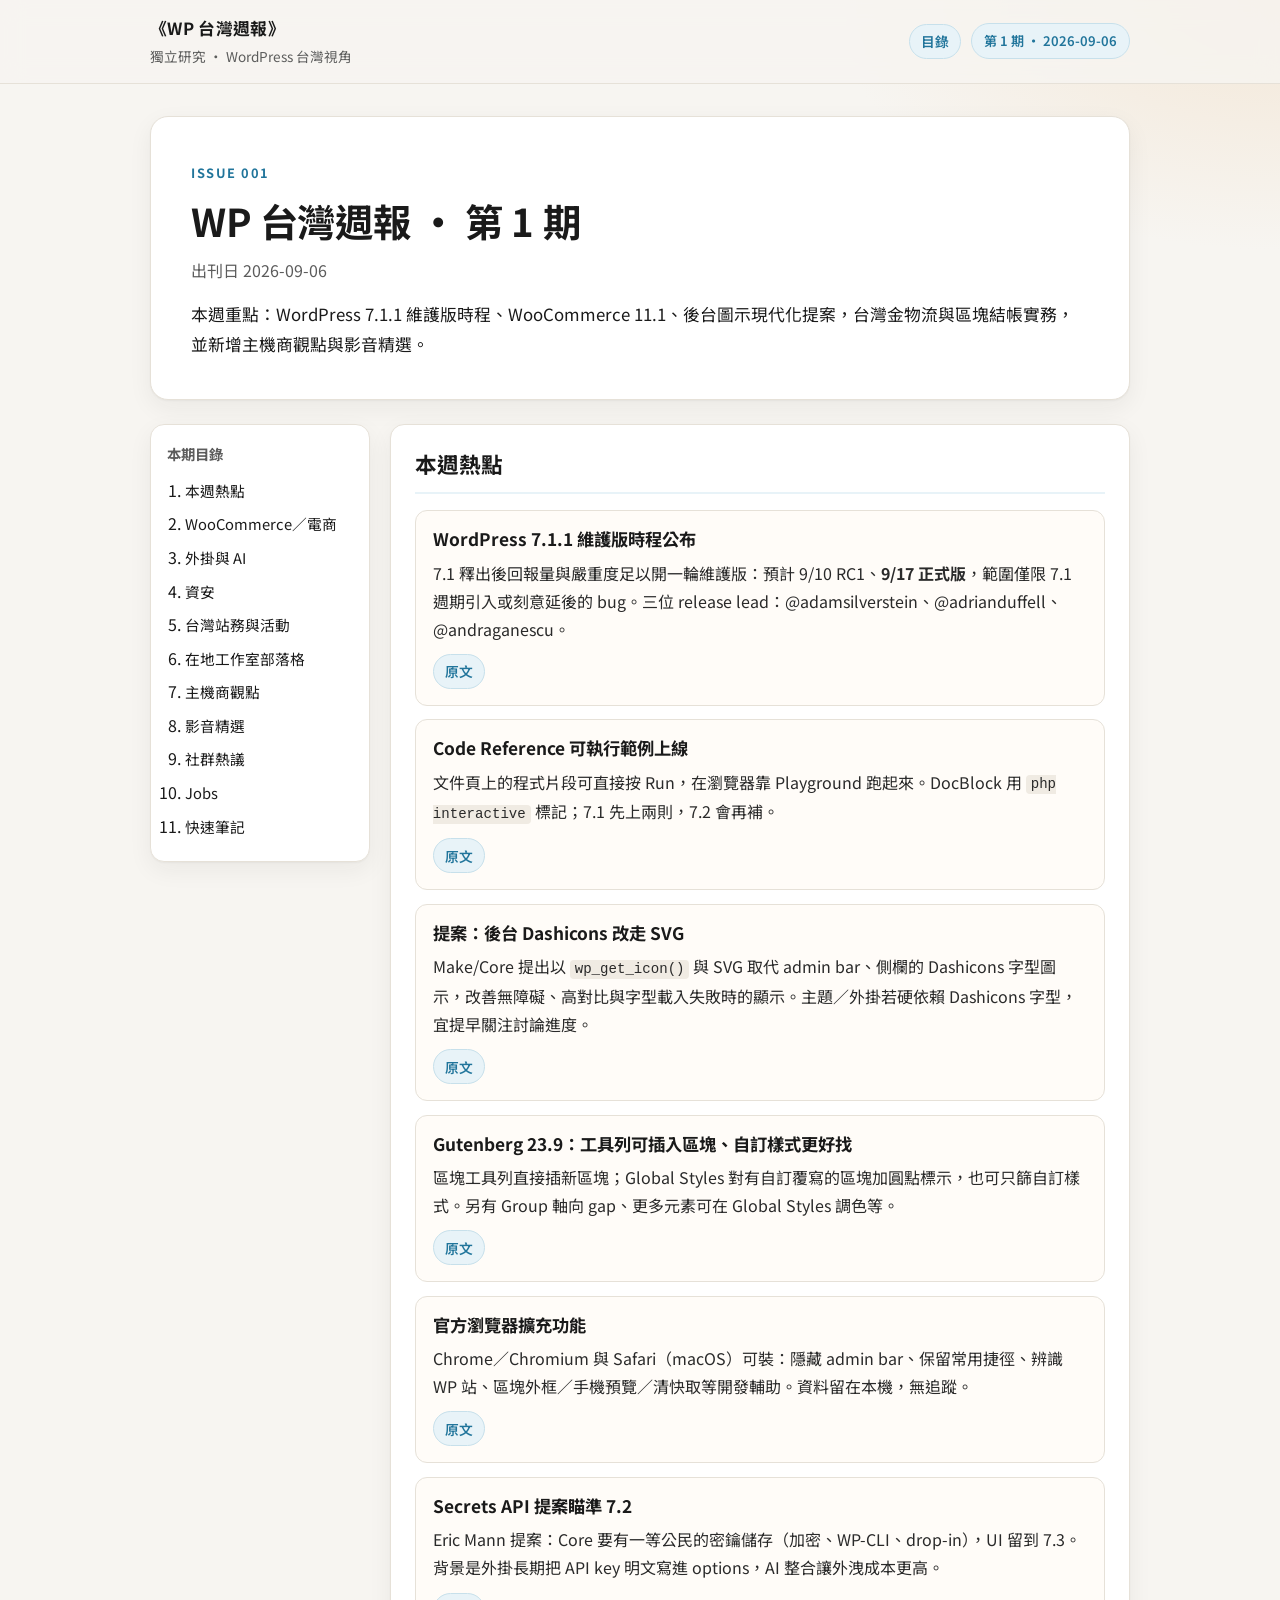
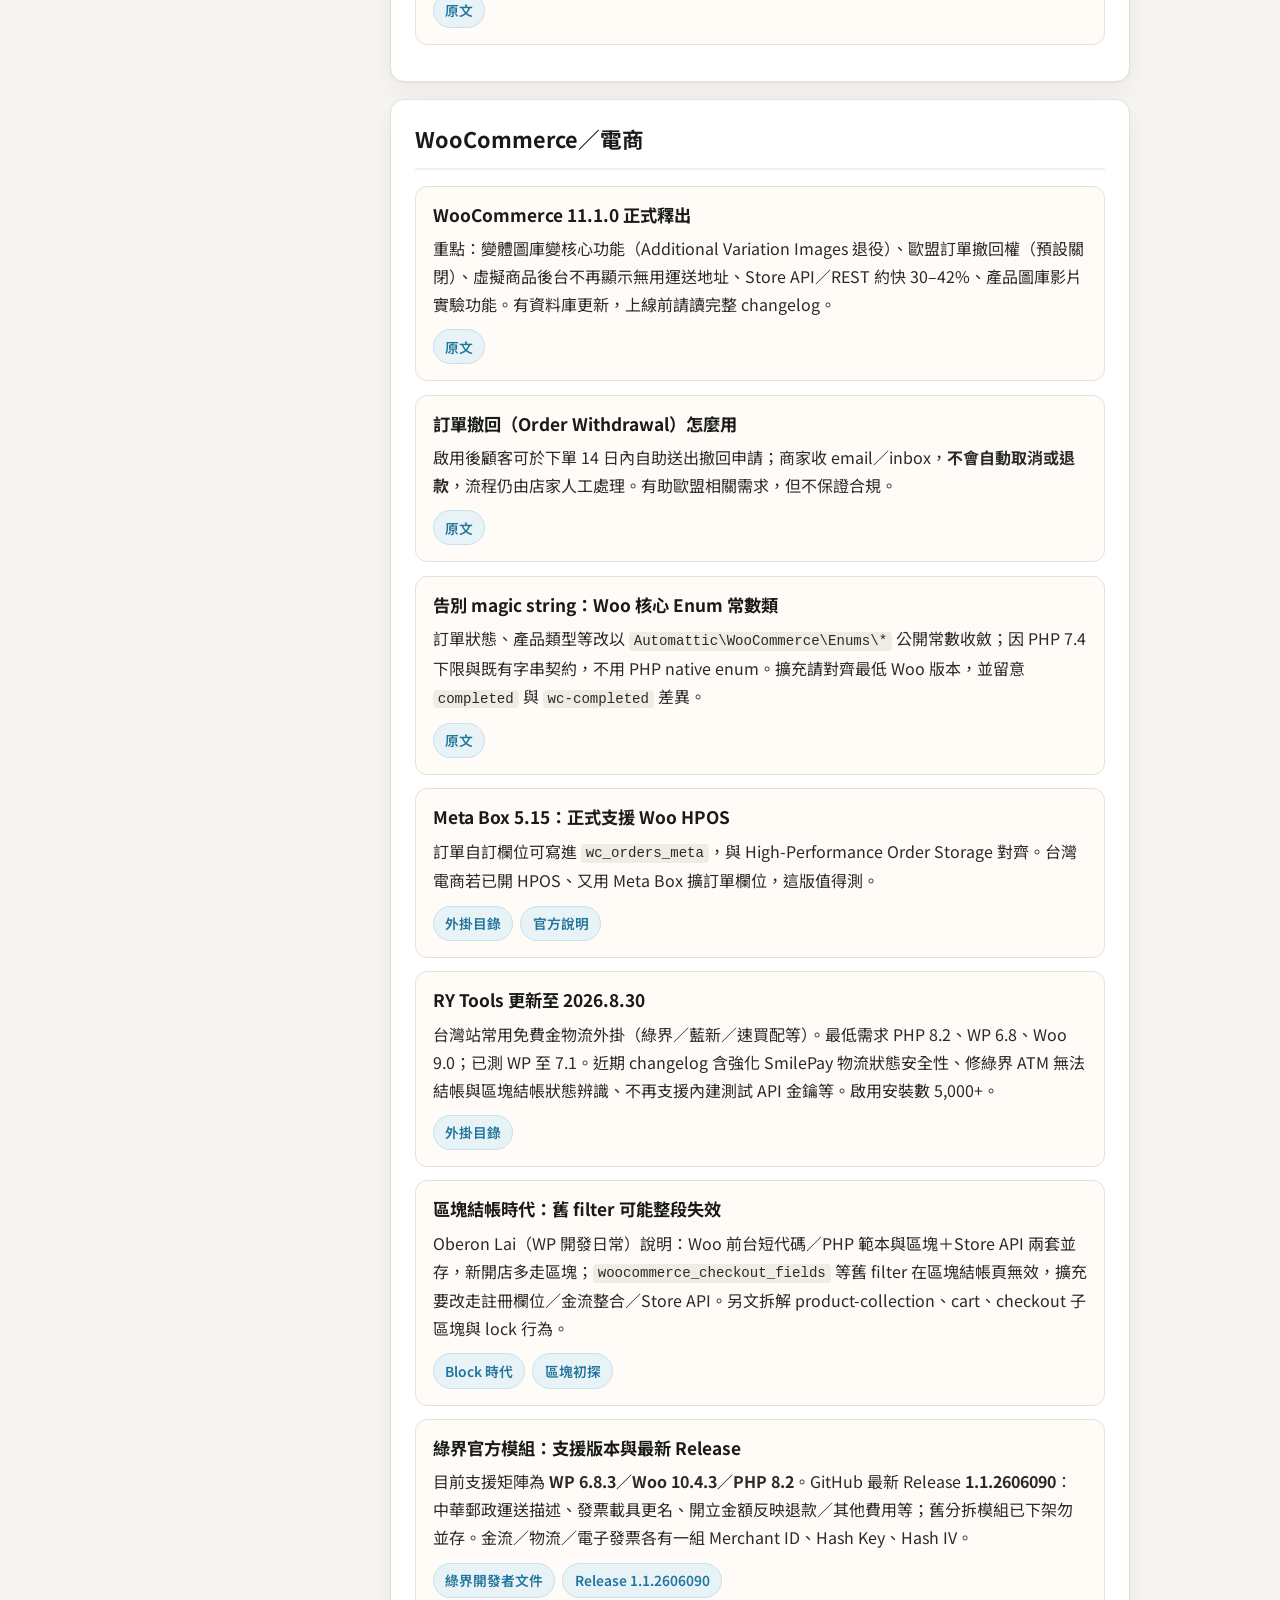
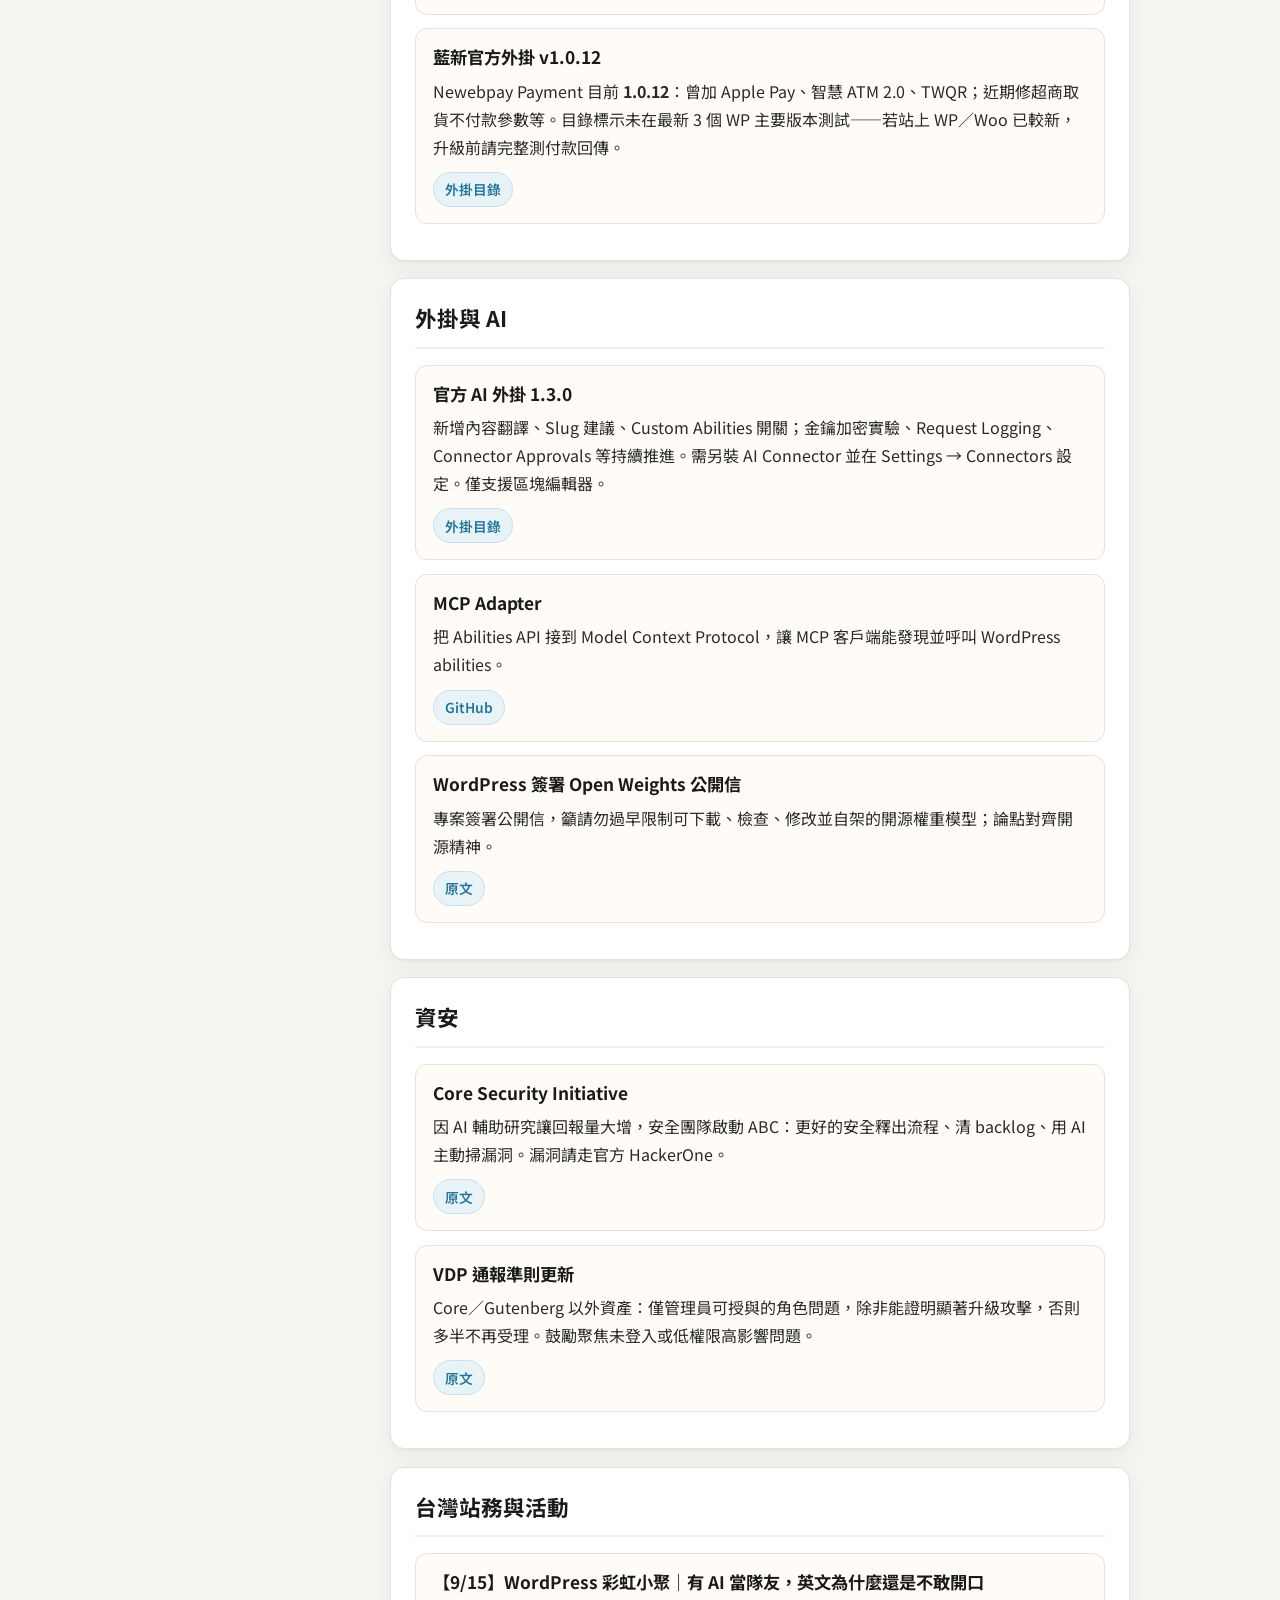
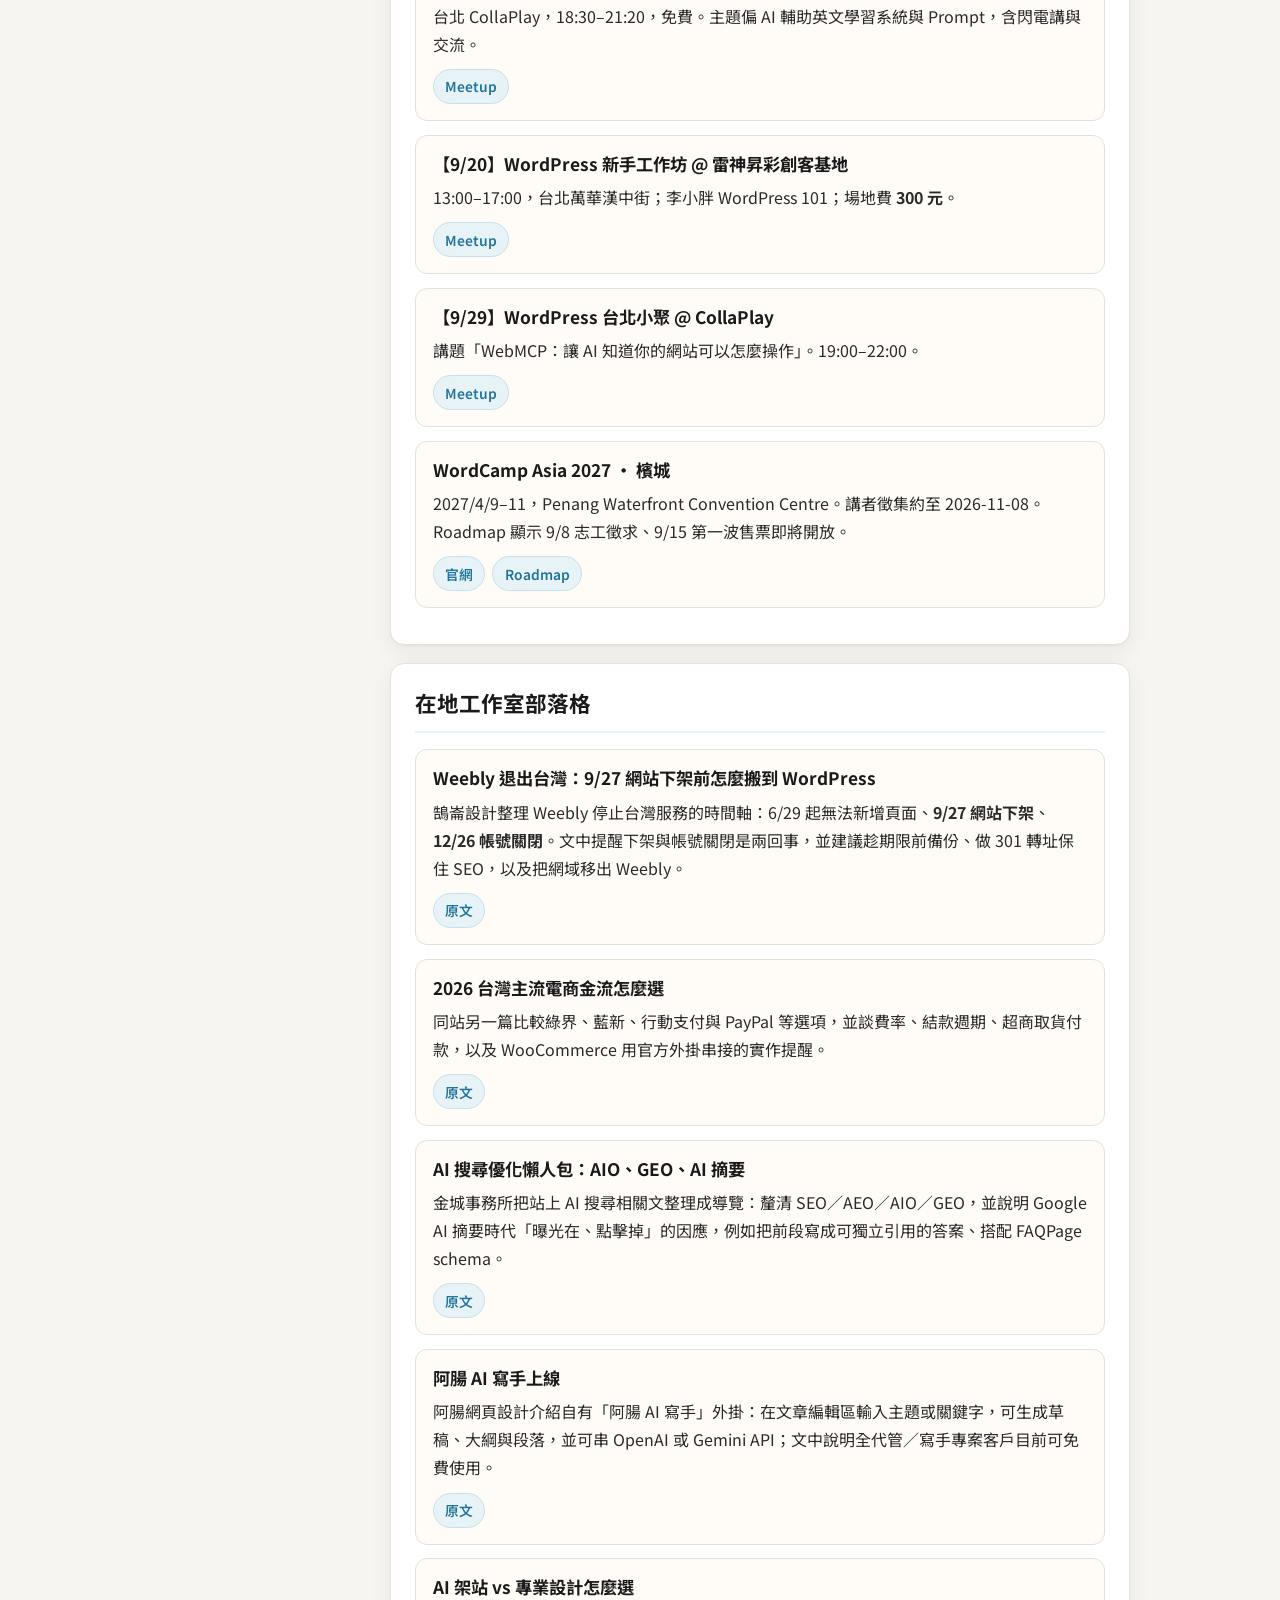
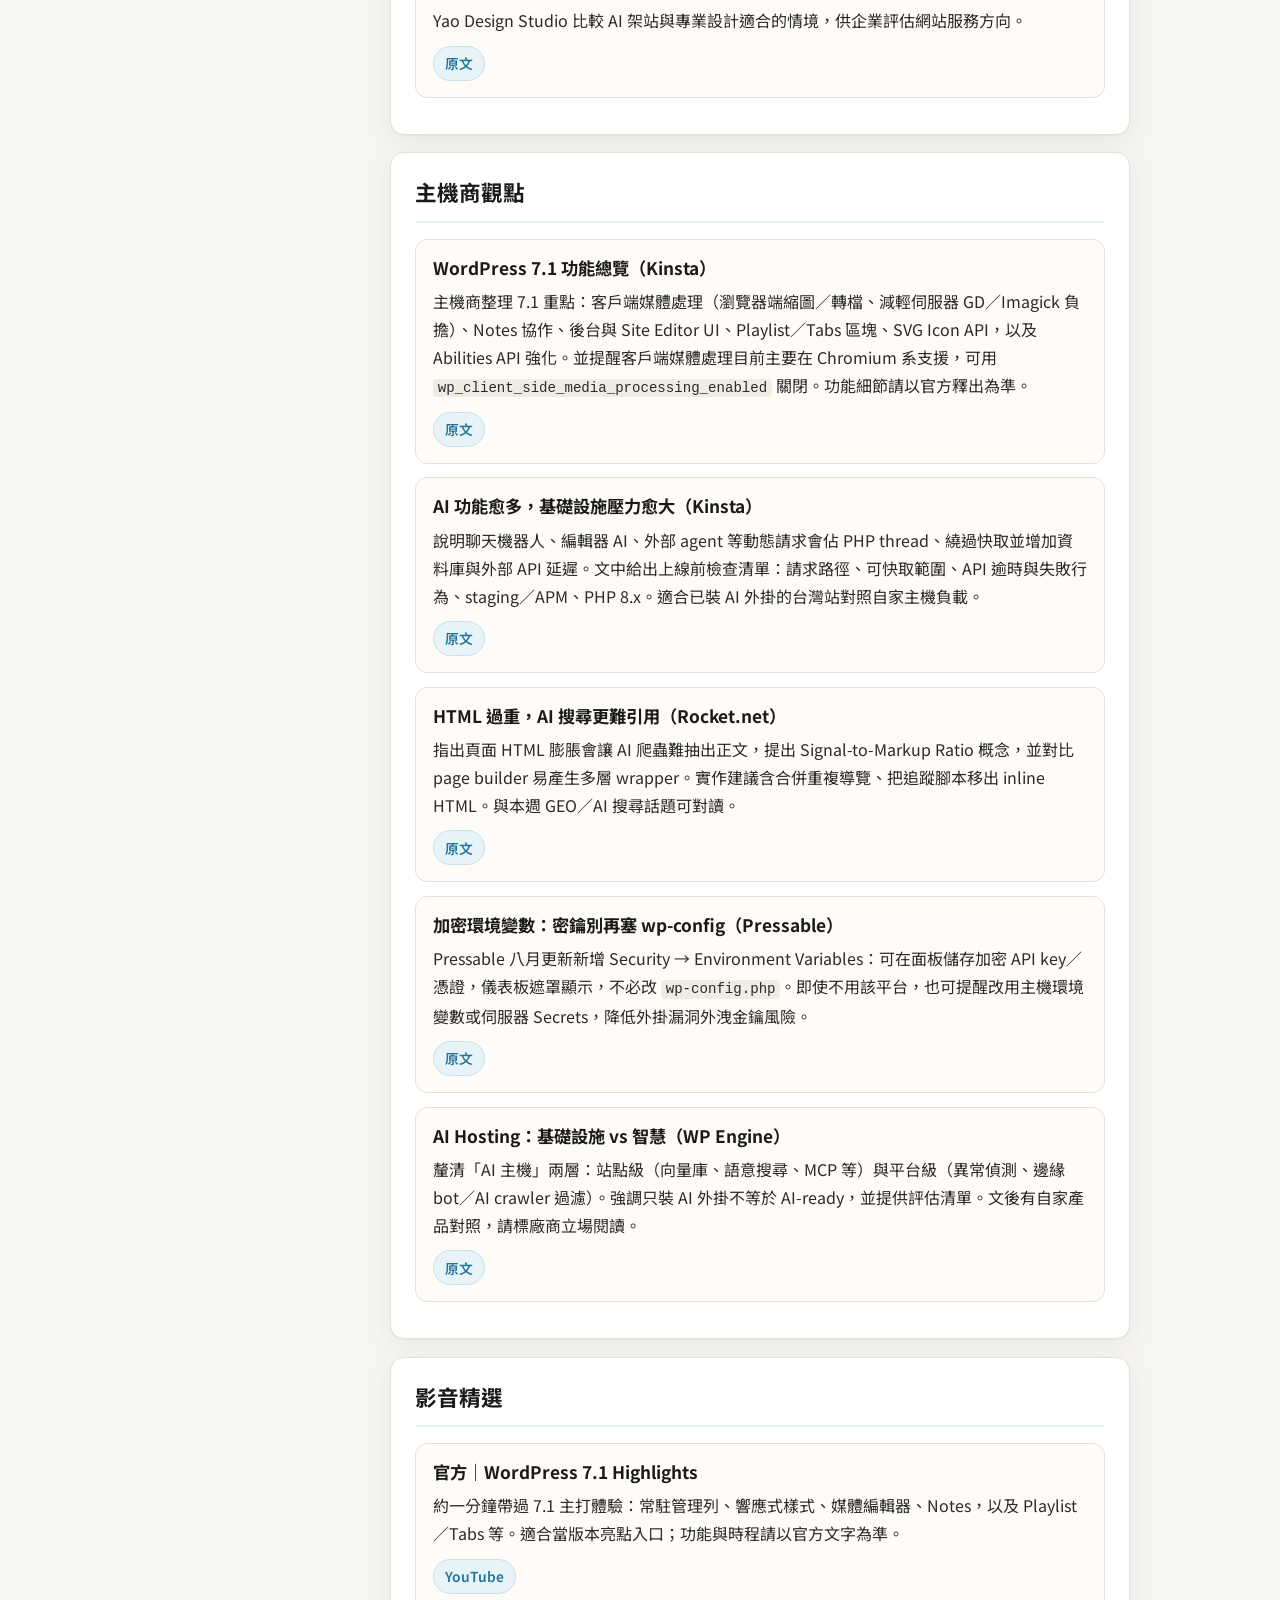
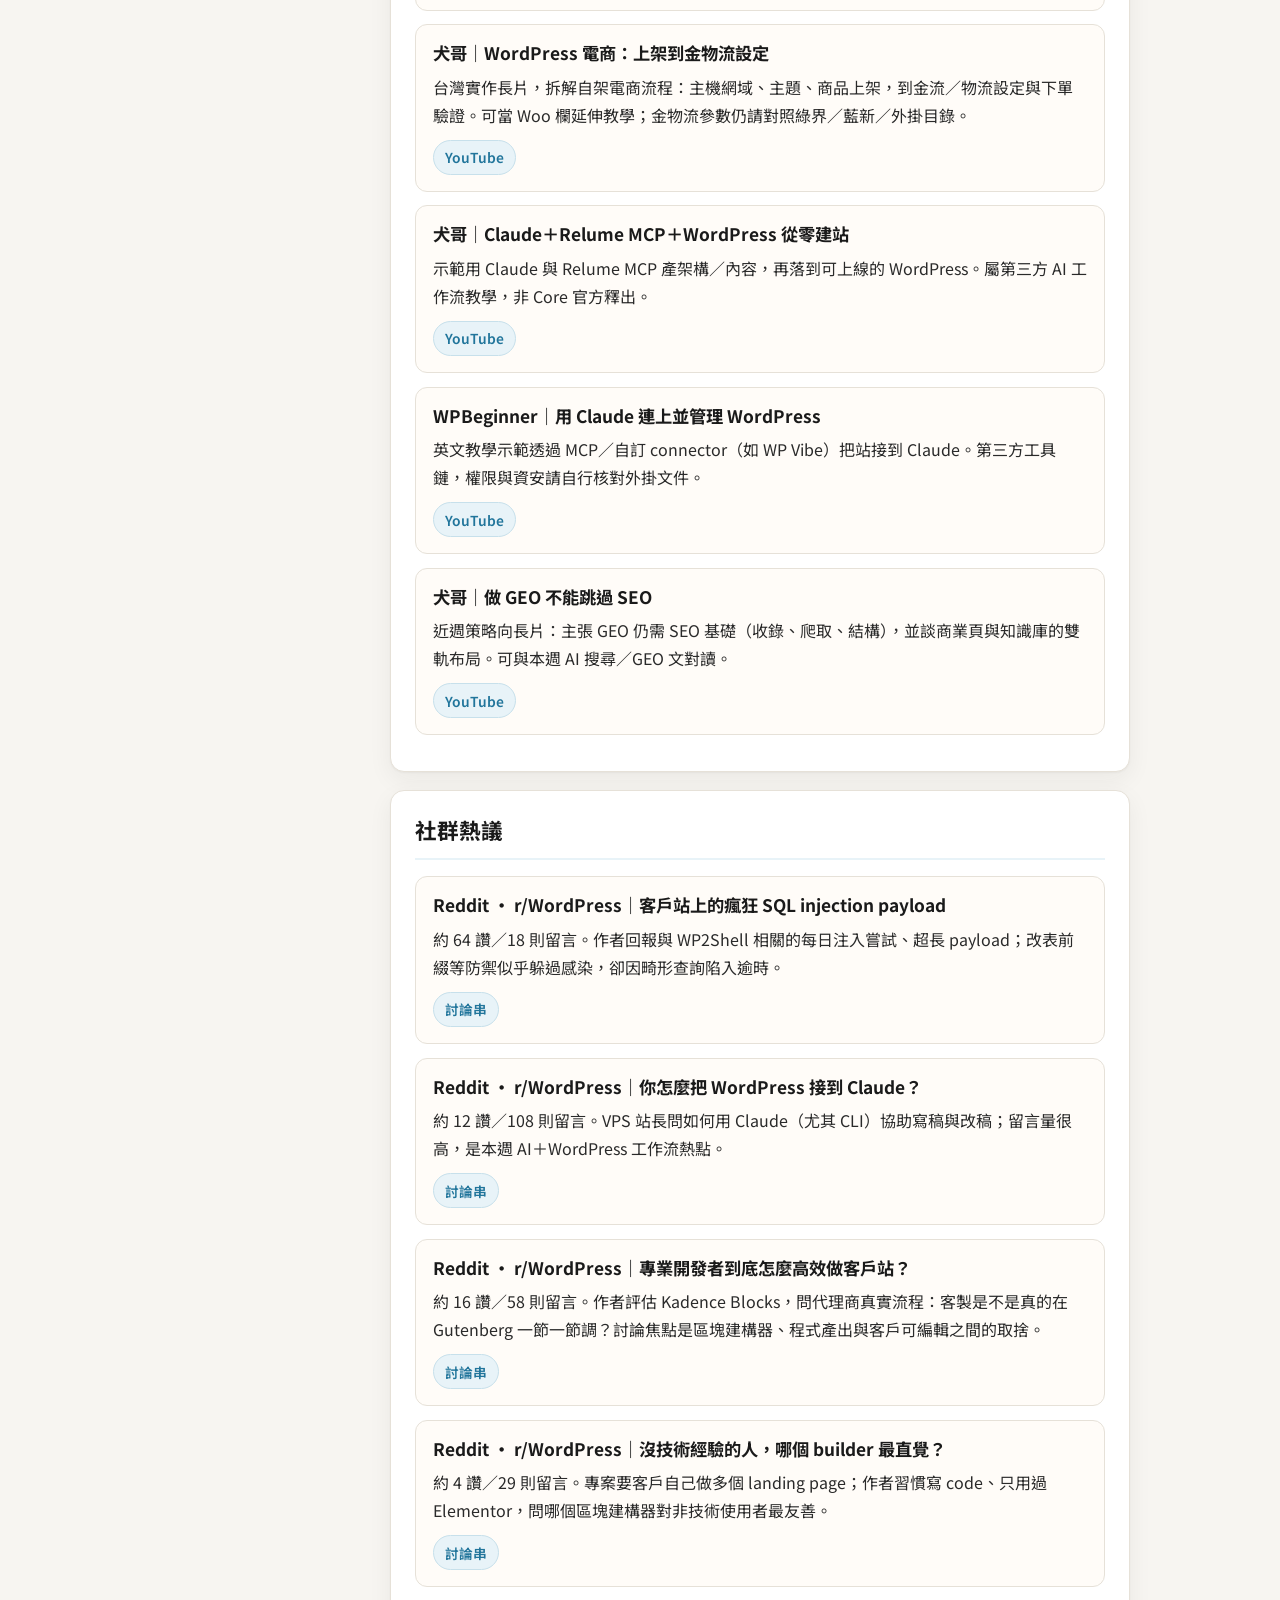
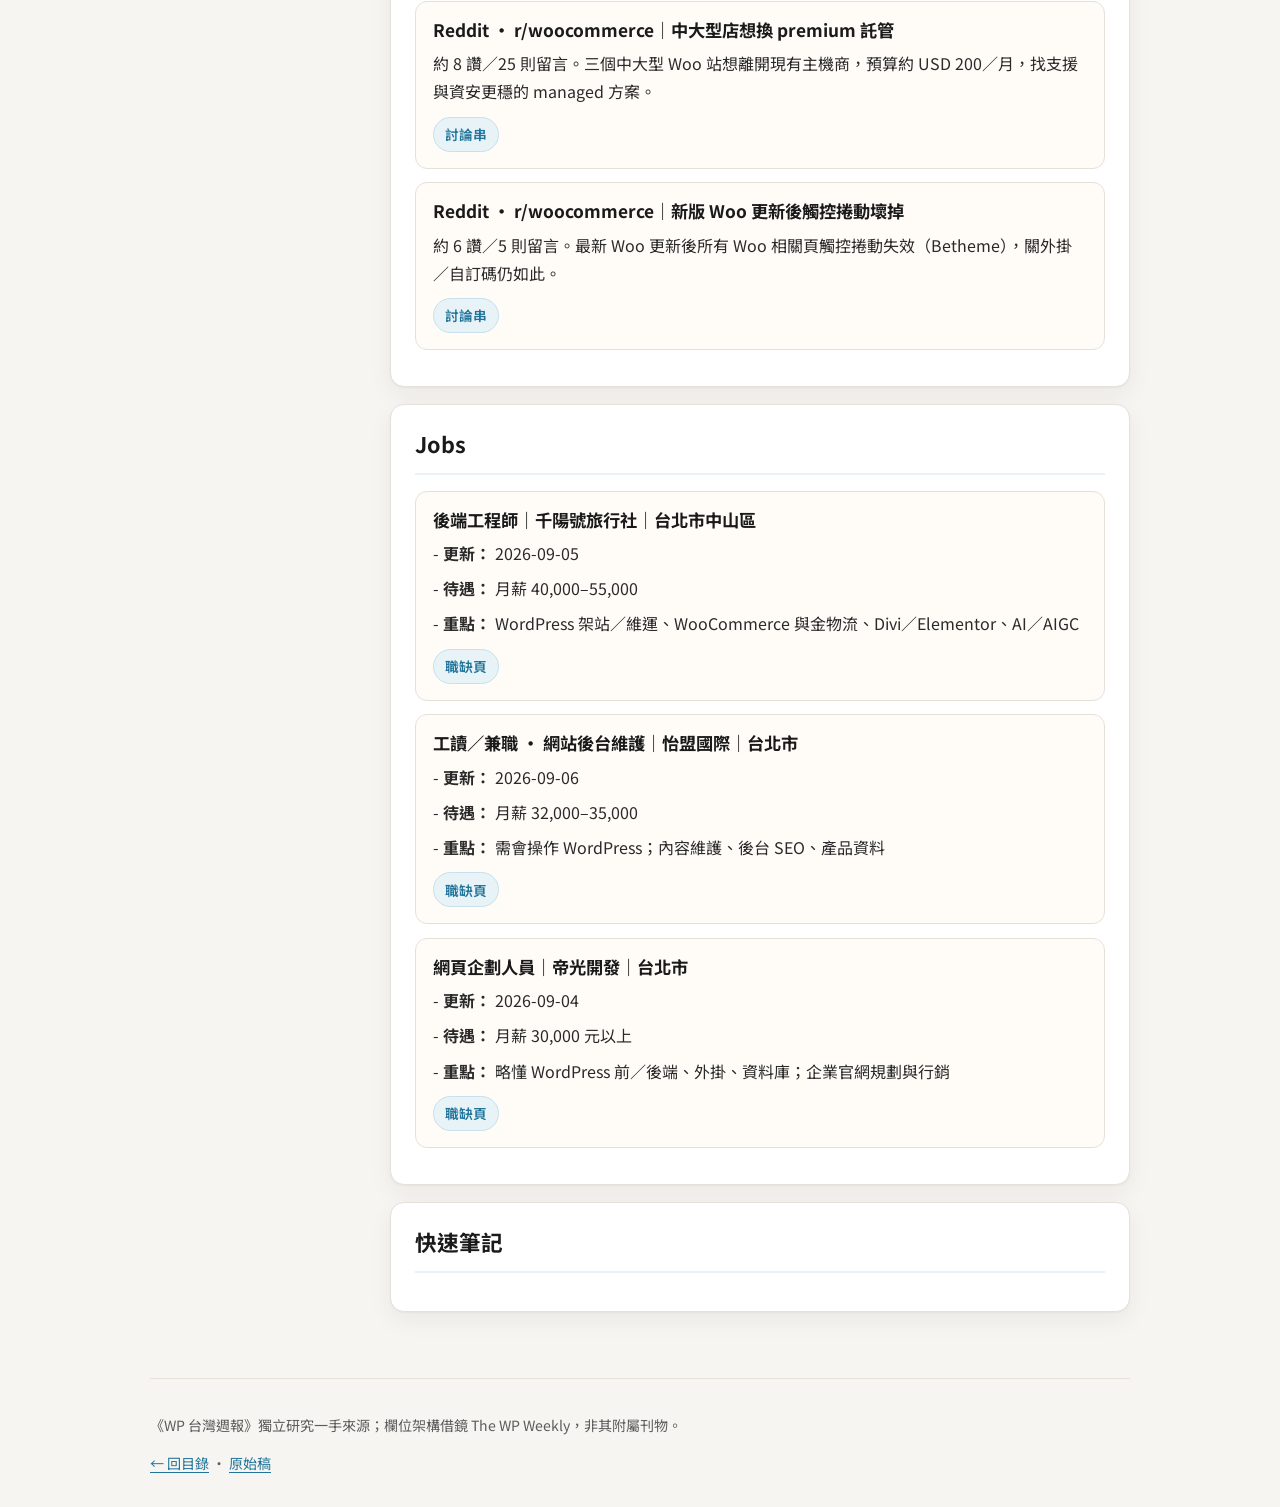
==== commit 9a685cb8: "Publish issue 001 HTML" ====
--- a/issues/001.html
+++ b/issues/001.html
@@ -13,12 +13,9 @@
 <body>
 <header class="site-header">
   <div class="inner">
-    <a class="brand" href="../">
-      <strong>《WP 台灣週報》</strong>
-      <span>獨立研究 · WordPress 台灣視角</span>
-    </a>
+    <a class="brand" href="../"><strong>《WP 台灣週報》</strong><span>獨立研究 · WordPress 台灣視角</span></a>
     <div class="nav-links">
-      <a href="../">所有期數</a>
+      <a href="../">目錄</a>
       <span class="badge">第 1 期 · 2026-09-06</span>
     </div>
   </div>
@@ -30,15 +27,12 @@
   <p class="lede">本週重點：WordPress 7.1.1 維護版時程、WooCommerce 11.1、後台圖示現代化提案，台灣金物流與區塊結帳實務，並新增主機商觀點與影音精選。</p>
 </section>
 <div class="layout">
-  <nav class="toc" aria-label="目錄">
-    <h2>本期目錄</h2>
-    <ol><li><a href="#本週熱點">本週熱點</a></li><li><a href="#WooCommerce-電商">WooCommerce／電商</a></li><li><a href="#外掛與-AI">外掛與 AI</a></li><li><a href="#資安">資安</a></li><li><a href="#台灣站務與活動">台灣站務與活動</a></li><li><a href="#在地工作室部落格">在地工作室部落格</a></li><li><a href="#主機商觀點">主機商觀點</a></li><li><a href="#影音精選">影音精選</a></li><li><a href="#社群熱議">社群熱議</a></li><li><a href="#Jobs">Jobs</a></li><li><a href="#快速筆記">快速筆記</a></li></ol>
-  </nav>
+  <nav class="toc" aria-label="目錄"><h2>本期目錄</h2><ol><li><a href="#本週熱點">本週熱點</a></li><li><a href="#WooCommerce-電商">WooCommerce／電商</a></li><li><a href="#外掛與-AI">外掛與 AI</a></li><li><a href="#資安">資安</a></li><li><a href="#台灣站務與活動">台灣站務與活動</a></li><li><a href="#在地工作室部落格">在地工作室部落格</a></li><li><a href="#主機商觀點">主機商觀點</a></li><li><a href="#影音精選">影音精選</a></li><li><a href="#社群熱議">社群熱議</a></li><li><a href="#Jobs">Jobs</a></li><li><a href="#快速筆記">快速筆記</a></li></ol></nav>
   <main class="main"><section class="section" id="本週熱點"><h2>本週熱點</h2><article class="card"><h3>WordPress 7.1.1 維護版時程公布</h3><p>7.1 釋出後回報量與嚴重度足以開一輪維護版：預計 9/10 RC1、<strong>9/17 正式版</strong>，範圍僅限 7.1 週期引入或刻意延後的 bug。三位 release lead：@adamsilverstein、@adrianduffell、@andraganescu。</p><div class="links"><a href="https://make.wordpress.org/core/2026/09/02/wordpress-7-1-1-release-schedule/" rel="noopener noreferrer" target="_blank">原文</a></div></article><article class="card"><h3>Code Reference 可執行範例上線</h3><p>文件頁上的程式片段可直接按 Run，在瀏覽器靠 Playground 跑起來。DocBlock 用 <code>php interactive</code> 標記；7.1 先上兩則，7.2 會再補。</p><div class="links"><a href="https://make.wordpress.org/core/2026/09/04/runnable-code-examples-are-now-live-in-the-code-reference/" rel="noopener noreferrer" target="_blank">原文</a></div></article><article class="card"><h3>提案：後台 Dashicons 改走 SVG</h3><p>Make/Core 提出以 <code>wp_get_icon()</code> 與 SVG 取代 admin bar、側欄的 Dashicons 字型圖示，改善無障礙、高對比與字型載入失敗時的顯示。主題／外掛若硬依賴 Dashicons 字型，宜提早關注討論進度。</p><div class="links"><a href="https://make.wordpress.org/core/2026/09/04/replacing-dashicons-in-the-admin-bar-and-menu/" rel="noopener noreferrer" target="_blank">原文</a></div></article><article class="card"><h3>Gutenberg 23.9：工具列可插入區塊、自訂樣式更好找</h3><p>區塊工具列直接插新區塊；Global Styles 對有自訂覆寫的區塊加圓點標示，也可只篩自訂樣式。另有 Group 軸向 gap、更多元素可在 Global Styles 調色等。</p><div class="links"><a href="https://make.wordpress.org/core/2026/09/02/whats-new-in-gutenberg-23-9/" rel="noopener noreferrer" target="_blank">原文</a></div></article><article class="card"><h3>官方瀏覽器擴充功能</h3><p>Chrome／Chromium 與 Safari（macOS）可裝：隱藏 admin bar、保留常用捷徑、辨識 WP 站、區塊外框／手機預覽／清快取等開發輔助。資料留在本機，無追蹤。</p><div class="links"><a href="https://wordpress.org/news/2026/08/browser-extension/" rel="noopener noreferrer" target="_blank">原文</a></div></article><article class="card"><h3>Secrets API 提案瞄準 7.2</h3><p>Eric Mann 提案：Core 要有一等公民的密鑰儲存（加密、WP-CLI、drop-in），UI 留到 7.3。背景是外掛長期把 API key 明文寫進 options，AI 整合讓外洩成本更高。</p><div class="links"><a href="https://make.wordpress.org/core/2026/08/25/proposal-a-secrets-api-for-wordpress-7-2/" rel="noopener noreferrer" target="_blank">原文</a></div></article></section><section class="section" id="WooCommerce-電商"><h2>WooCommerce／電商</h2><article class="card"><h3>WooCommerce 11.1.0 正式釋出</h3><p>重點：變體圖庫變核心功能（Additional Variation Images 退役）、歐盟訂單撤回權（預設關閉）、虛擬商品後台不再顯示無用運送地址、Store API／REST 約快 30–42%、產品圖庫影片實驗功能。有資料庫更新，上線前請讀完整 changelog。</p><div class="links"><a href="https://developer.woocommerce.com/2026/09/03/wc-11-1-release-notes/" rel="noopener noreferrer" target="_blank">原文</a></div></article><article class="card"><h3>訂單撤回（Order Withdrawal）怎麼用</h3><p>啟用後顧客可於下單 14 日內自助送出撤回申請；商家收 email／inbox，<strong>不會自動取消或退款</strong>，流程仍由店家人工處理。有助歐盟相關需求，但不保證合規。</p><div class="links"><a href="https://developer.woocommerce.com/2026/08/27/order-withdrawal-woocommerce-11-1/" rel="noopener noreferrer" target="_blank">原文</a></div></article><article class="card"><h3>告別 magic string：Woo 核心 Enum 常數類</h3><p>訂單狀態、產品類型等改以 <code>Automattic\WooCommerce\Enums\*</code> 公開常數收斂；因 PHP 7.4 下限與既有字串契約，不用 PHP native enum。擴充請對齊最低 Woo 版本，並留意 <code>completed</code> 與 <code>wc-completed</code> 差異。</p><div class="links"><a href="https://developer.woocommerce.com/2026/09/02/from-magic-strings-to-enum/" rel="noopener noreferrer" target="_blank">原文</a></div></article><article class="card"><h3>Meta Box 5.15：正式支援 Woo HPOS</h3><p>訂單自訂欄位可寫進 <code>wc_orders_meta</code>，與 High-Performance Order Storage 對齊。台灣電商若已開 HPOS、又用 Meta Box 擴訂單欄位，這版值得測。</p><div class="links"><a href="https://wordpress.org/plugins/meta-box/" rel="noopener noreferrer" target="_blank">外掛目錄</a><a href="https://metabox.io/hpos-support/" rel="noopener noreferrer" target="_blank">官方說明</a></div></article><article class="card"><h3>RY Tools 更新至 2026.8.30</h3><p>台灣站常用免費金物流外掛（綠界／藍新／速買配等）。最低需求 PHP 8.2、WP 6.8、Woo 9.0；已測 WP 至 7.1。近期 changelog 含強化 SmilePay 物流狀態安全性、修綠界 ATM 無法結帳與區塊結帳狀態辨識、不再支援內建測試 API 金鑰等。啟用安裝數 5,000+。</p><div class="links"><a href="https://tw.wordpress.org/plugins/ry-woocommerce-tools/" rel="noopener noreferrer" target="_blank">外掛目錄</a></div></article><article class="card"><h3>區塊結帳時代：舊 filter 可能整段失效</h3><p>Oberon Lai（WP 開發日常）說明：Woo 前台短代碼／PHP 範本與區塊＋Store API 兩套並存，新開店多走區塊；<code>woocommerce_checkout_fields</code> 等舊 filter 在區塊結帳頁無效，擴充要改走註冊欄位／金流整合／Store API。另文拆解 product-collection、cart、checkout 子區塊與 lock 行為。</p><div class="links"><a href="https://oberonlai.blog/woocommerce-block/" rel="noopener noreferrer" target="_blank">Block 時代</a><a href="https://oberonlai.blog/woocommerce-product-cart-checkout-block/" rel="noopener noreferrer" target="_blank">區塊初探</a></div></article><article class="card"><h3>綠界官方模組：支援版本與最新 Release</h3><p>目前支援矩陣為 <strong>WP 6.8.3／Woo 10.4.3／PHP 8.2</strong>。GitHub 最新 Release <strong>1.1.2606090</strong>：中華郵政運送描述、發票載具更名、開立金額反映退款／其他費用等；舊分拆模組已下架勿並存。金流／物流／電子發票各有一組 Merchant ID、Hash Key、Hash IV。</p><div class="links"><a href="https://developers.ecpay.com.tw/62167/" rel="noopener noreferrer" target="_blank">綠界開發者文件</a><a href="https://github.com/ECPay/Woocommerce_ECPAY/releases/tag/1.1.2606090" rel="noopener noreferrer" target="_blank">Release 1.1.2606090</a></div></article><article class="card"><h3>藍新官方外掛 v1.0.12</h3><p>Newebpay Payment 目前 <strong>1.0.12</strong>：曾加 Apple Pay、智慧 ATM 2.0、TWQR；近期修超商取貨不付款參數等。目錄標示未在最新 3 個 WP 主要版本測試——若站上 WP／Woo 已較新，升級前請完整測付款回傳。</p><div class="links"><a href="https://tw.wordpress.org/plugins/newebpay-payment/" rel="noopener noreferrer" target="_blank">外掛目錄</a></div></article></section><section class="section" id="外掛與-AI"><h2>外掛與 AI</h2><article class="card"><h3>官方 AI 外掛 1.3.0</h3><p>新增內容翻譯、Slug 建議、Custom Abilities 開關；金鑰加密實驗、Request Logging、Connector Approvals 等持續推進。需另裝 AI Connector 並在 Settings → Connectors 設定。僅支援區塊編輯器。</p><div class="links"><a href="https://wordpress.org/plugins/ai/" rel="noopener noreferrer" target="_blank">外掛目錄</a></div></article><article class="card"><h3>MCP Adapter</h3><p>把 Abilities API 接到 Model Context Protocol，讓 MCP 客戶端能發現並呼叫 WordPress abilities。</p><div class="links"><a href="https://github.com/WordPress/mcp-adapter" rel="noopener noreferrer" target="_blank">GitHub</a></div></article><article class="card"><h3>WordPress 簽署 Open Weights 公開信</h3><p>專案簽署公開信，籲請勿過早限制可下載、檢查、修改並自架的開源權重模型；論點對齊開源精神。</p><div class="links"><a href="https://wordpress.org/news/2026/08/open-weight/" rel="noopener noreferrer" target="_blank">原文</a></div></article></section><section class="section" id="資安"><h2>資安</h2><article class="card"><h3>Core Security Initiative</h3><p>因 AI 輔助研究讓回報量大增，安全團隊啟動 ABC：更好的安全釋出流程、清 backlog、用 AI 主動掃漏洞。漏洞請走官方 HackerOne。</p><div class="links"><a href="https://make.wordpress.org/security/2026/08/28/the-core-security-initiative/" rel="noopener noreferrer" target="_blank">原文</a></div></article><article class="card"><h3>VDP 通報準則更新</h3><p>Core／Gutenberg 以外資產：僅管理員可授與的角色問題，除非能證明顯著升級攻擊，否則多半不再受理。鼓勵聚焦未登入或低權限高影響問題。</p><div class="links"><a href="https://make.wordpress.org/security/2026/09/01/updates-to-the-wordpress-vulnerability-disclosure-program/" rel="noopener noreferrer" target="_blank">原文</a></div></article></section><section class="section" id="台灣站務與活動"><h2>台灣站務與活動</h2><article class="card"><h3>【9/15】WordPress 彩虹小聚｜有 AI 當隊友，英文為什麼還是不敢開口</h3><p>台北 CollaPlay，18:30–21:20，免費。主題偏 AI 輔助英文學習系統與 Prompt，含閃電講與交流。</p><div class="links"><a href="https://www.meetup.com/taipei-wordpress/events/315900542/" rel="noopener noreferrer" target="_blank">Meetup</a></div></article><article class="card"><h3>【9/20】WordPress 新手工作坊 @ 雷神昇彩創客基地</h3><p>13:00–17:00，台北萬華漢中街；李小胖 WordPress 101；場地費 <strong>300 元</strong>。</p><div class="links"><a href="https://www.meetup.com/taipei-wordpress/events/316278822/" rel="noopener noreferrer" target="_blank">Meetup</a></div></article><article class="card"><h3>【9/29】WordPress 台北小聚 @ CollaPlay</h3><p>講題「WebMCP：讓 AI 知道你的網站可以怎麼操作」。19:00–22:00。</p><div class="links"><a href="https://www.meetup.com/taipei-wordpress/events/316309009/" rel="noopener noreferrer" target="_blank">Meetup</a></div></article><article class="card"><h3>WordCamp Asia 2027 · 檳城</h3><p>2027/4/9–11，Penang Waterfront Convention Centre。講者徵集約至 2026-11-08。Roadmap 顯示 9/8 志工徵求、9/15 第一波售票即將開放。</p><div class="links"><a href="https://asia.wordcamp.org/2027/" rel="noopener noreferrer" target="_blank">官網</a><a href="https://asia.wordcamp.org/2027/roadmap/" rel="noopener noreferrer" target="_blank">Roadmap</a></div></article></section><section class="section" id="在地工作室部落格"><h2>在地工作室部落格</h2><article class="card"><h3>Weebly 退出台灣：9/27 網站下架前怎麼搬到 WordPress</h3><p>鵠崙設計整理 Weebly 停止台灣服務的時間軸：6/29 起無法新增頁面、<strong>9/27 網站下架</strong>、<strong>12/26 帳號關閉</strong>。文中提醒下架與帳號關閉是兩回事，並建議趁期限前備份、做 301 轉址保住 SEO，以及把網域移出 Weebly。</p><div class="links"><a href="https://www.design-hu.com/web-news/weebly-taiwan-shutdown.html" rel="noopener noreferrer" target="_blank">原文</a></div></article><article class="card"><h3>2026 台灣主流電商金流怎麼選</h3><p>同站另一篇比較綠界、藍新、行動支付與 PayPal 等選項，並談費率、結款週期、超商取貨付款，以及 WooCommerce 用官方外掛串接的實作提醒。</p><div class="links"><a href="https://www.design-hu.com/web-news/taiwan-payment-gateway-comparison-2026.html" rel="noopener noreferrer" target="_blank">原文</a></div></article><article class="card"><h3>AI 搜尋優化懶人包：AIO、GEO、AI 摘要</h3><p>金城事務所把站上 AI 搜尋相關文整理成導覽：釐清 SEO／AEO／AIO／GEO，並說明 Google AI 摘要時代「曝光在、點擊掉」的因應，例如把前段寫成可獨立引用的答案、搭配 FAQPage schema。</p><div class="links"><a href="https://iseeu.tw/ai-search-optimization-guide/" rel="noopener noreferrer" target="_blank">原文</a></div></article><article class="card"><h3>阿腸 AI 寫手上線</h3><p>阿腸網頁設計介紹自有「阿腸 AI 寫手」外掛：在文章編輯區輸入主題或關鍵字，可生成草稿、大綱與段落，並可串 OpenAI 或 Gemini API；文中說明全代管／寫手專案客戶目前可免費使用。</p><div class="links"><a href="https://achang.tw/achang-ai-writer/" rel="noopener noreferrer" target="_blank">原文</a></div></article><article class="card"><h3>AI 架站 vs 專業設計怎麼選</h3><p>Yao Design Studio 比較 AI 架站與專業設計適合的情境，供企業評估網站服務方向。</p><div class="links"><a href="https://yao-studio.com/howtochoosewobuildyourwebsite/" rel="noopener noreferrer" target="_blank">原文</a></div></article></section><section class="section" id="主機商觀點"><h2>主機商觀點</h2><article class="card"><h3>WordPress 7.1 功能總覽（Kinsta）</h3><p>主機商整理 7.1 重點：客戶端媒體處理（瀏覽器端縮圖／轉檔、減輕伺服器 GD／Imagick 負擔）、Notes 協作、後台與 Site Editor UI、Playlist／Tabs 區塊、SVG Icon API，以及 Abilities API 強化。並提醒客戶端媒體處理目前主要在 Chromium 系支援，可用 <code>wp_client_side_media_processing_enabled</code> 關閉。功能細節請以官方釋出為準。</p><div class="links"><a href="https://kinsta.com/blog/wordpress-7-1/" rel="noopener noreferrer" target="_blank">原文</a></div></article><article class="card"><h3>AI 功能愈多，基礎設施壓力愈大（Kinsta）</h3><p>說明聊天機器人、編輯器 AI、外部 agent 等動態請求會佔 PHP thread、繞過快取並增加資料庫與外部 API 延遲。文中給出上線前檢查清單：請求路徑、可快取範圍、API 逾時與失敗行為、staging／APM、PHP 8.x。適合已裝 AI 外掛的台灣站對照自家主機負載。</p><div class="links"><a href="https://kinsta.com/blog/wordpress-ai-infrastructure/" rel="noopener noreferrer" target="_blank">原文</a></div></article><article class="card"><h3>HTML 過重，AI 搜尋更難引用（Rocket.net）</h3><p>指出頁面 HTML 膨脹會讓 AI 爬蟲難抽出正文，提出 Signal-to-Markup Ratio 概念，並對比 page builder 易產生多層 wrapper。實作建議含合併重複導覽、把追蹤腳本移出 inline HTML。與本週 GEO／AI 搜尋話題可對讀。</p><div class="links"><a href="https://rocket.net/blog/why-bloated-html-is-hurting-your-ai-search/" rel="noopener noreferrer" target="_blank">原文</a></div></article><article class="card"><h3>加密環境變數：密鑰別再塞 wp-config（Pressable）</h3><p>Pressable 八月更新新增 Security → Environment Variables：可在面板儲存加密 API key／憑證，儀表板遮罩顯示，不必改 <code>wp-config.php</code>。即使不用該平台，也可提醒改用主機環境變數或伺服器 Secrets，降低外掛漏洞外洩金鑰風險。</p><div class="links"><a href="https://pressable.com/blog/august-product-update-a-new-activity-hub-smarter-portfolio-management-and-safer-site-setup/" rel="noopener noreferrer" target="_blank">原文</a></div></article><article class="card"><h3>AI Hosting：基礎設施 vs 智慧（WP Engine）</h3><p>釐清「AI 主機」兩層：站點級（向量庫、語意搜尋、MCP 等）與平台級（異常偵測、邊緣 bot／AI crawler 過濾）。強調只裝 AI 外掛不等於 AI-ready，並提供評估清單。文後有自家產品對照，請標廠商立場閱讀。</p><div class="links"><a href="https://wpengine.com/blog/ai-hosting/" rel="noopener noreferrer" target="_blank">原文</a></div></article></section><section class="section" id="影音精選"><h2>影音精選</h2><article class="card"><h3>官方｜WordPress 7.1 Highlights</h3><p>約一分鐘帶過 7.1 主打體驗：常駐管理列、響應式樣式、媒體編輯器、Notes，以及 Playlist／Tabs 等。適合當版本亮點入口；功能與時程請以官方文字為準。</p><div class="links"><a href="https://www.youtube.com/watch?v=dO751c8jkn0" rel="noopener noreferrer" target="_blank">YouTube</a></div></article><article class="card"><h3>犬哥｜WordPress 電商：上架到金物流設定</h3><p>台灣實作長片，拆解自架電商流程：主機網域、主題、商品上架，到金流／物流設定與下單驗證。可當 Woo 欄延伸教學；金物流參數仍請對照綠界／藍新／外掛目錄。</p><div class="links"><a href="https://www.youtube.com/watch?v=AInRAtvM5o4" rel="noopener noreferrer" target="_blank">YouTube</a></div></article><article class="card"><h3>犬哥｜Claude＋Relume MCP＋WordPress 從零建站</h3><p>示範用 Claude 與 Relume MCP 產架構／內容，再落到可上線的 WordPress。屬第三方 AI 工作流教學，非 Core 官方釋出。</p><div class="links"><a href="https://www.youtube.com/watch?v=Ht0cmidv4a4" rel="noopener noreferrer" target="_blank">YouTube</a></div></article><article class="card"><h3>WPBeginner｜用 Claude 連上並管理 WordPress</h3><p>英文教學示範透過 MCP／自訂 connector（如 WP Vibe）把站接到 Claude。第三方工具鏈，權限與資安請自行核對外掛文件。</p><div class="links"><a href="https://www.youtube.com/watch?v=0nXGidFA1ck" rel="noopener noreferrer" target="_blank">YouTube</a></div></article><article class="card"><h3>犬哥｜做 GEO 不能跳過 SEO</h3><p>近週策略向長片：主張 GEO 仍需 SEO 基礎（收錄、爬取、結構），並談商業頁與知識庫的雙軌布局。可與本週 AI 搜尋／GEO 文對讀。</p><div class="links"><a href="https://www.youtube.com/watch?v=Dqm2WejqIU0" rel="noopener noreferrer" target="_blank">YouTube</a></div></article></section><section class="section" id="社群熱議"><h2>社群熱議</h2><article class="card"><h3>Reddit · r/WordPress｜客戶站上的瘋狂 SQL injection payload</h3><p>約 64 讚／18 則留言。作者回報與 WP2Shell 相關的每日注入嘗試、超長 payload；改表前綴等防禦似乎躲過感染，卻因畸形查詢陷入逾時。</p><div class="links"><a href="https://www.reddit.com/r/Wordpress/comments/1w7ieu4/the_crazy_sql_injection_payloads_i_found_on_one/" rel="noopener noreferrer" target="_blank">討論串</a></div></article><article class="card"><h3>Reddit · r/WordPress｜你怎麼把 WordPress 接到 Claude？</h3><p>約 12 讚／108 則留言。VPS 站長問如何用 Claude（尤其 CLI）協助寫稿與改稿；留言量很高，是本週 AI＋WordPress 工作流熱點。</p><div class="links"><a href="https://www.reddit.com/r/Wordpress/comments/1w7qnen/how_have_you_connected_your_wordpess_to_claude/" rel="noopener noreferrer" target="_blank">討論串</a></div></article><article class="card"><h3>Reddit · r/WordPress｜專業開發者到底怎麼高效做客戶站？</h3><p>約 16 讚／58 則留言。作者評估 Kadence Blocks，問代理商真實流程：客製是不是真的在 Gutenberg 一節一節調？討論焦點是區塊建構器、程式產出與客戶可編輯之間的取捨。</p><div class="links"><a href="https://www.reddit.com/r/Wordpress/comments/1w71qah/how_do_professional_wordpress_developers_build/" rel="noopener noreferrer" target="_blank">討論串</a></div></article><article class="card"><h3>Reddit · r/WordPress｜沒技術經驗的人，哪個 builder 最直覺？</h3><p>約 4 讚／29 則留言。專案要客戶自己做多個 landing page；作者習慣寫 code、只用過 Elementor，問哪個區塊建構器對非技術使用者最友善。</p><div class="links"><a href="https://www.reddit.com/r/Wordpress/comments/1w7wg6f/best_design_builder_for_people_without_experience/" rel="noopener noreferrer" target="_blank">討論串</a></div></article><article class="card"><h3>Reddit · r/woocommerce｜中大型店想換 premium 託管</h3><p>約 8 讚／25 則留言。三個中大型 Woo 站想離開現有主機商，預算約 USD 200／月，找支援與資安更穩的 managed 方案。</p><div class="links"><a href="https://www.reddit.com/r/woocommerce/comments/1w786mp/premium_hosting_providers/" rel="noopener noreferrer" target="_blank">討論串</a></div></article><article class="card"><h3>Reddit · r/woocommerce｜新版 Woo 更新後觸控捲動壞掉</h3><p>約 6 讚／5 則留言。最新 Woo 更新後所有 Woo 相關頁觸控捲動失效（Betheme），關外掛／自訂碼仍如此。</p><div class="links"><a href="https://www.reddit.com/r/woocommerce/comments/1w7ftg8/new_woo_update_breaks_touch_scrolling_on_my/" rel="noopener noreferrer" target="_blank">討論串</a></div></article></section><section class="section" id="Jobs"><h2>Jobs</h2><article class="card"><h3>後端工程師｜千陽號旅行社｜台北市中山區</h3><p>- <strong>更新：</strong> 2026-09-05</p><p>- <strong>待遇：</strong> 月薪 40,000–55,000</p><p>- <strong>重點：</strong> WordPress 架站／維運、WooCommerce 與金物流、Divi／Elementor、AI／AIGC</p><div class="links"><a href="https://www.yes123.com.tw/wk_index/job.asp?job_id=20250829112827_20553648&amp;p_id=c20250828165840_7341729" rel="noopener noreferrer" target="_blank">職缺頁</a></div></article><article class="card"><h3>工讀／兼職 · 網站後台維護｜怡盟國際｜台北市</h3><p>- <strong>更新：</strong> 2026-09-06</p><p>- <strong>待遇：</strong> 月薪 32,000–35,000</p><p>- <strong>重點：</strong> 需會操作 WordPress；內容維護、後台 SEO、產品資料</p><div class="links"><a href="https://www.yes123.com.tw/wk_index/job.asp?p_id=20250708142045_75521071&amp;job_id=20230607141456_4686654" rel="noopener noreferrer" target="_blank">職缺頁</a></div></article><article class="card"><h3>網頁企劃人員｜帝光開發｜台北市</h3><p>- <strong>更新：</strong> 2026-09-04</p><p>- <strong>待遇：</strong> 月薪 30,000 元以上</p><p>- <strong>重點：</strong> 略懂 WordPress 前／後端、外掛、資料庫；企業官網規劃與行銷</p><div class="links"><a href="https://www.yes123.com.tw/wk_index/job.asp?p_id=20150730134347_22154823&amp;job_id=20200723114217_3618176" rel="noopener noreferrer" target="_blank">職缺頁</a></div></article></section><section class="section" id="快速筆記"><h2>快速筆記</h2></section></main>
 </div>
 <footer class="site-footer">
   <p>《WP 台灣週報》獨立研究一手來源；欄位架構借鏡 The WP Weekly，非其附屬刊物。</p>
-  <p><a href="../">← 回期數列表</a> · 原始稿：<a href="https://github.com/oberonlai/wp-taiwan-weekly/blob/main/content/issue-001.md">content/issue-001.md</a></p>
+  <p><a href="../">← 回目錄</a> · <a href="https://github.com/oberonlai/wp-taiwan-weekly/blob/main/content/issue-001.md">原始稿</a></p>
 </footer>
 </body>
 </html>
--- a/styles.css
+++ b/styles.css
@@ -1,13 +1,7 @@
 
 :root {
-  --bg: #f7f5f1;
-  --paper: #ffffff;
-  --ink: #1a1a1a;
-  --muted: #5c5c5c;
-  --line: #e6e1d8;
-  --accent: #21759b;
-  --accent-soft: #e8f3f8;
-  --card: #fffcf8;
+  --bg: #f7f5f1; --paper: #ffffff; --ink: #1a1a1a; --muted: #5c5c5c; --line: #e6e1d8;
+  --accent: #21759b; --accent-soft: #e8f3f8; --card: #fffcf8;
   --shadow: 0 1px 2px rgba(26,26,26,.04), 0 8px 24px rgba(26,26,26,.06);
   --radius: 14px;
   --mono: ui-monospace, SFMono-Regular, Menlo, Consolas, monospace;
@@ -16,133 +10,72 @@
 * { box-sizing: border-box; }
 html { scroll-behavior: smooth; }
 body {
-  margin: 0;
-  font-family: var(--sans);
-  color: var(--ink);
+  margin: 0; font-family: var(--sans); color: var(--ink); line-height: 1.75;
   background:
     radial-gradient(1200px 600px at 10% -10%, #d7ecf5 0%, transparent 55%),
     radial-gradient(900px 500px at 100% 0%, #f3e7d7 0%, transparent 50%),
     var(--bg);
-  line-height: 1.75;
 }
 a { color: var(--accent); text-underline-offset: 3px; }
 a:hover { color: #155d7a; }
 .site-header {
-  position: sticky; top: 0; z-index: 20;
-  backdrop-filter: blur(12px);
-  background: rgba(247,245,241,.82);
-  border-bottom: 1px solid var(--line);
+  position: sticky; top: 0; z-index: 20; backdrop-filter: blur(12px);
+  background: rgba(247,245,241,.82); border-bottom: 1px solid var(--line);
 }
 .site-header .inner {
-  width: min(980px, calc(100% - 2rem));
-  margin: 0 auto;
-  display: flex; align-items: center; justify-content: space-between;
-  gap: 1rem; padding: .85rem 0;
+  width: min(980px, calc(100% - 2rem)); margin: 0 auto;
+  display: flex; align-items: center; justify-content: space-between; gap: 1rem; padding: .85rem 0;
 }
 .brand { display: flex; flex-direction: column; gap: .15rem; text-decoration: none; color: inherit; }
 .brand strong { font-size: 1.05rem; letter-spacing: .02em; }
 .brand span { font-size: .85rem; color: var(--muted); }
-.nav-links { display: flex; gap: .6rem; flex-wrap: wrap; }
+.nav-links { display: flex; gap: .6rem; flex-wrap: wrap; align-items: center; }
 .nav-links a {
-  text-decoration: none; font-size: .86rem; font-weight: 600;
-  color: var(--accent); background: var(--accent-soft);
-  border: 1px solid #c7e0eb; border-radius: 999px; padding: .28rem .7rem;
+  text-decoration: none; font-size: .86rem; font-weight: 600; color: var(--accent);
+  background: var(--accent-soft); border: 1px solid #c7e0eb; border-radius: 999px; padding: .28rem .7rem;
 }
 .badge {
-  display: inline-flex; align-items: center; gap: .4rem;
-  background: var(--accent-soft); color: var(--accent);
-  border: 1px solid #c7e0eb; border-radius: 999px;
-  padding: .35rem .75rem; font-size: .82rem; font-weight: 600;
-  white-space: nowrap;
+  display: inline-flex; align-items: center; background: var(--accent-soft); color: var(--accent);
+  border: 1px solid #c7e0eb; border-radius: 999px; padding: .35rem .75rem; font-size: .82rem; font-weight: 600; white-space: nowrap;
 }
 .hero {
-  width: min(980px, calc(100% - 2rem));
-  margin: 2rem auto 1.5rem;
-  background: var(--paper);
-  border: 1px solid var(--line);
-  border-radius: calc(var(--radius) + 4px);
-  box-shadow: var(--shadow);
+  width: min(980px, calc(100% - 2rem)); margin: 2rem auto 1.5rem; background: var(--paper);
+  border: 1px solid var(--line); border-radius: calc(var(--radius) + 4px); box-shadow: var(--shadow);
   padding: clamp(1.5rem, 4vw, 2.5rem);
 }
-.hero .kicker {
-  display: inline-block; font-size: .8rem; font-weight: 700;
-  letter-spacing: .12em; text-transform: uppercase; color: var(--accent);
-  margin-bottom: .75rem;
-}
-.hero h1 {
-  margin: 0 0 .75rem; font-size: clamp(1.7rem, 4vw, 2.4rem);
-  line-height: 1.25; letter-spacing: -.01em;
-}
+.hero .kicker { display: inline-block; font-size: .8rem; font-weight: 700; letter-spacing: .12em; text-transform: uppercase; color: var(--accent); margin-bottom: .75rem; }
+.hero h1 { margin: 0 0 .75rem; font-size: clamp(1.7rem, 4vw, 2.4rem); line-height: 1.25; letter-spacing: -.01em; }
 .hero .meta { color: var(--muted); margin: 0 0 1rem; }
 .hero .lede { margin: 0; font-size: 1.05rem; }
-.layout {
-  width: min(980px, calc(100% - 2rem));
-  margin: 0 auto 3rem;
-  display: grid; gap: 1.25rem;
-  grid-template-columns: 220px 1fr;
-}
-@media (max-width: 860px) {
-  .layout { grid-template-columns: 1fr; }
-  .toc { position: static !important; }
-}
-.toc {
-  position: sticky; top: 4.5rem; align-self: start;
-  background: var(--paper); border: 1px solid var(--line);
-  border-radius: var(--radius); padding: 1rem;
-  box-shadow: var(--shadow);
-}
+.layout { width: min(980px, calc(100% - 2rem)); margin: 0 auto 3rem; display: grid; gap: 1.25rem; grid-template-columns: 220px 1fr; }
+@media (max-width: 860px) { .layout { grid-template-columns: 1fr; } .toc { position: static !important; } }
+.toc { position: sticky; top: 4.5rem; align-self: start; background: var(--paper); border: 1px solid var(--line); border-radius: var(--radius); padding: 1rem; box-shadow: var(--shadow); }
 .toc h2 { margin: 0 0 .6rem; font-size: .9rem; color: var(--muted); font-weight: 700; }
 .toc ol { margin: 0; padding: 0 0 0 1.1rem; }
 .toc li { margin: .35rem 0; }
 .toc a { text-decoration: none; color: var(--ink); font-size: .92rem; }
 .toc a:hover { color: var(--accent); }
 .main { min-width: 0; }
-.section {
-  background: var(--paper); border: 1px solid var(--line);
-  border-radius: var(--radius); box-shadow: var(--shadow);
-  padding: 1.25rem clamp(1rem, 3vw, 1.5rem) 1.4rem;
-  margin-bottom: 1.1rem;
-}
-.section > h2 {
-  margin: 0 0 1rem; font-size: 1.35rem;
-  padding-bottom: .6rem; border-bottom: 2px solid var(--accent-soft);
-}
-.card {
-  background: var(--card); border: 1px solid var(--line);
-  border-radius: 12px; padding: 1rem 1.05rem; margin: .85rem 0;
-}
+.section { background: var(--paper); border: 1px solid var(--line); border-radius: var(--radius); box-shadow: var(--shadow); padding: 1.25rem clamp(1rem, 3vw, 1.5rem) 1.4rem; margin-bottom: 1.1rem; }
+.section > h2 { margin: 0 0 1rem; font-size: 1.35rem; padding-bottom: .6rem; border-bottom: 2px solid var(--accent-soft); }
+.card { background: var(--card); border: 1px solid var(--line); border-radius: 12px; padding: 1rem 1.05rem; margin: .85rem 0; }
 .card h3 { margin: 0 0 .45rem; font-size: 1.08rem; line-height: 1.4; }
 .card p { margin: .45rem 0; color: #2a2a2a; }
-.card p code, .section code {
-  font-family: var(--mono); font-size: .88em;
-  background: #f0ebe3; padding: .1em .35em; border-radius: 4px;
-}
+.card p code, .section code { font-family: var(--mono); font-size: .88em; background: #f0ebe3; padding: .1em .35em; border-radius: 4px; }
 .links { display: flex; flex-wrap: wrap; gap: .45rem; margin-top: .7rem; }
-.links a {
-  text-decoration: none; font-size: .86rem; font-weight: 600;
-  background: var(--accent-soft); color: var(--accent);
-  border: 1px solid #c7e0eb; border-radius: 999px;
-  padding: .28rem .7rem;
-}
+.links a { text-decoration: none; font-size: .86rem; font-weight: 600; background: var(--accent-soft); color: var(--accent); border: 1px solid #c7e0eb; border-radius: 999px; padding: .28rem .7rem; }
 .links a:hover { background: #d7ebf4; }
-.issue-grid {
-  width: min(980px, calc(100% - 2rem));
-  margin: 0 auto 3rem;
-  display: grid; gap: 1rem;
-  grid-template-columns: repeat(auto-fit, minmax(260px, 1fr));
-}
-.issue-card {
-  display: block; text-decoration: none; color: inherit;
-  background: var(--paper); border: 1px solid var(--line);
-  border-radius: var(--radius); box-shadow: var(--shadow);
-  padding: 1.25rem 1.3rem; transition: transform .15s ease, border-color .15s ease;
-}
-.issue-card:hover { transform: translateY(-2px); border-color: #c7e0eb; }
-.issue-card .num { color: var(--accent); font-weight: 800; font-size: .85rem; letter-spacing: .08em; }
-.issue-card h2 { margin: .35rem 0 .5rem; font-size: 1.2rem; }
-.issue-card p { margin: 0; color: var(--muted); font-size: .95rem; }
-.site-footer {
-  width: min(980px, calc(100% - 2rem));
-  margin: 0 auto 2.5rem; color: var(--muted); font-size: .88rem;
-  border-top: 1px solid var(--line); padding-top: 1.25rem;
-}
+.dir-table-wrap { width: min(980px, calc(100% - 2rem)); margin: 0 auto 3rem; background: var(--paper); border: 1px solid var(--line); border-radius: var(--radius); box-shadow: var(--shadow); overflow: hidden; }
+.dir-table { width: 100%; border-collapse: collapse; }
+.dir-table th { text-align: left; font-size: .82rem; letter-spacing: .06em; color: var(--muted); font-weight: 700; padding: .85rem 1.1rem; background: #faf7f2; border-bottom: 1px solid var(--line); }
+.dir-table td { padding: 1rem 1.1rem; vertical-align: top; border-bottom: 1px solid var(--line); }
+.dir-table tr:last-child td { border-bottom: 0; }
+.dir-table tr:hover td { background: #fffcf8; }
+.col-num { width: 6.5rem; white-space: nowrap; font-weight: 800; }
+.col-num a { text-decoration: none; }
+.col-date { width: 7.5rem; color: var(--muted); white-space: nowrap; font-size: .95rem; }
+.col-title a { text-decoration: none; color: var(--ink); font-weight: 700; }
+.col-title a:hover { color: var(--accent); }
+.snippet { margin-top: .35rem; color: var(--muted); font-size: .92rem; font-weight: 400; line-height: 1.55; }
+@media (max-width: 640px) { .col-date { display: none; } .col-num { width: 4.5rem; } }
+.site-footer { width: min(980px, calc(100% - 2rem)); margin: 0 auto 2.5rem; color: var(--muted); font-size: .88rem; border-top: 1px solid var(--line); padding-top: 1.25rem; }
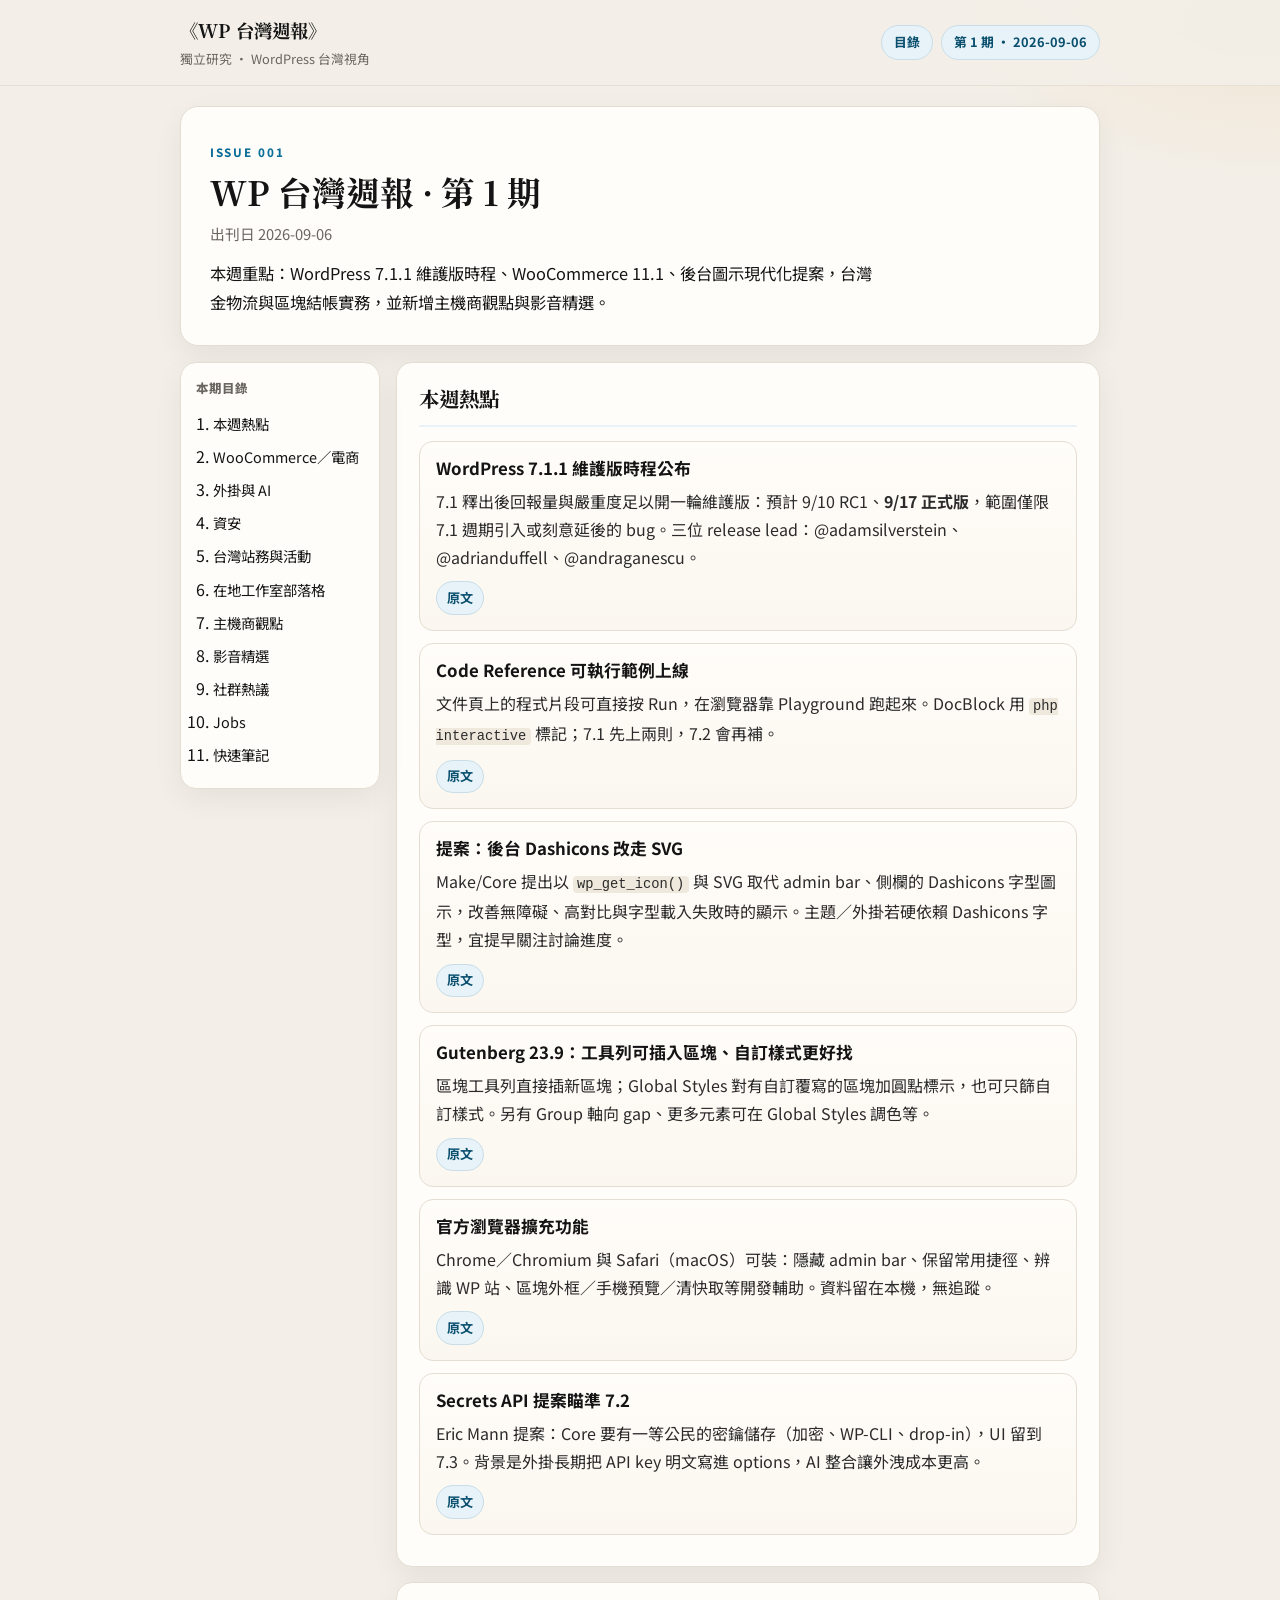
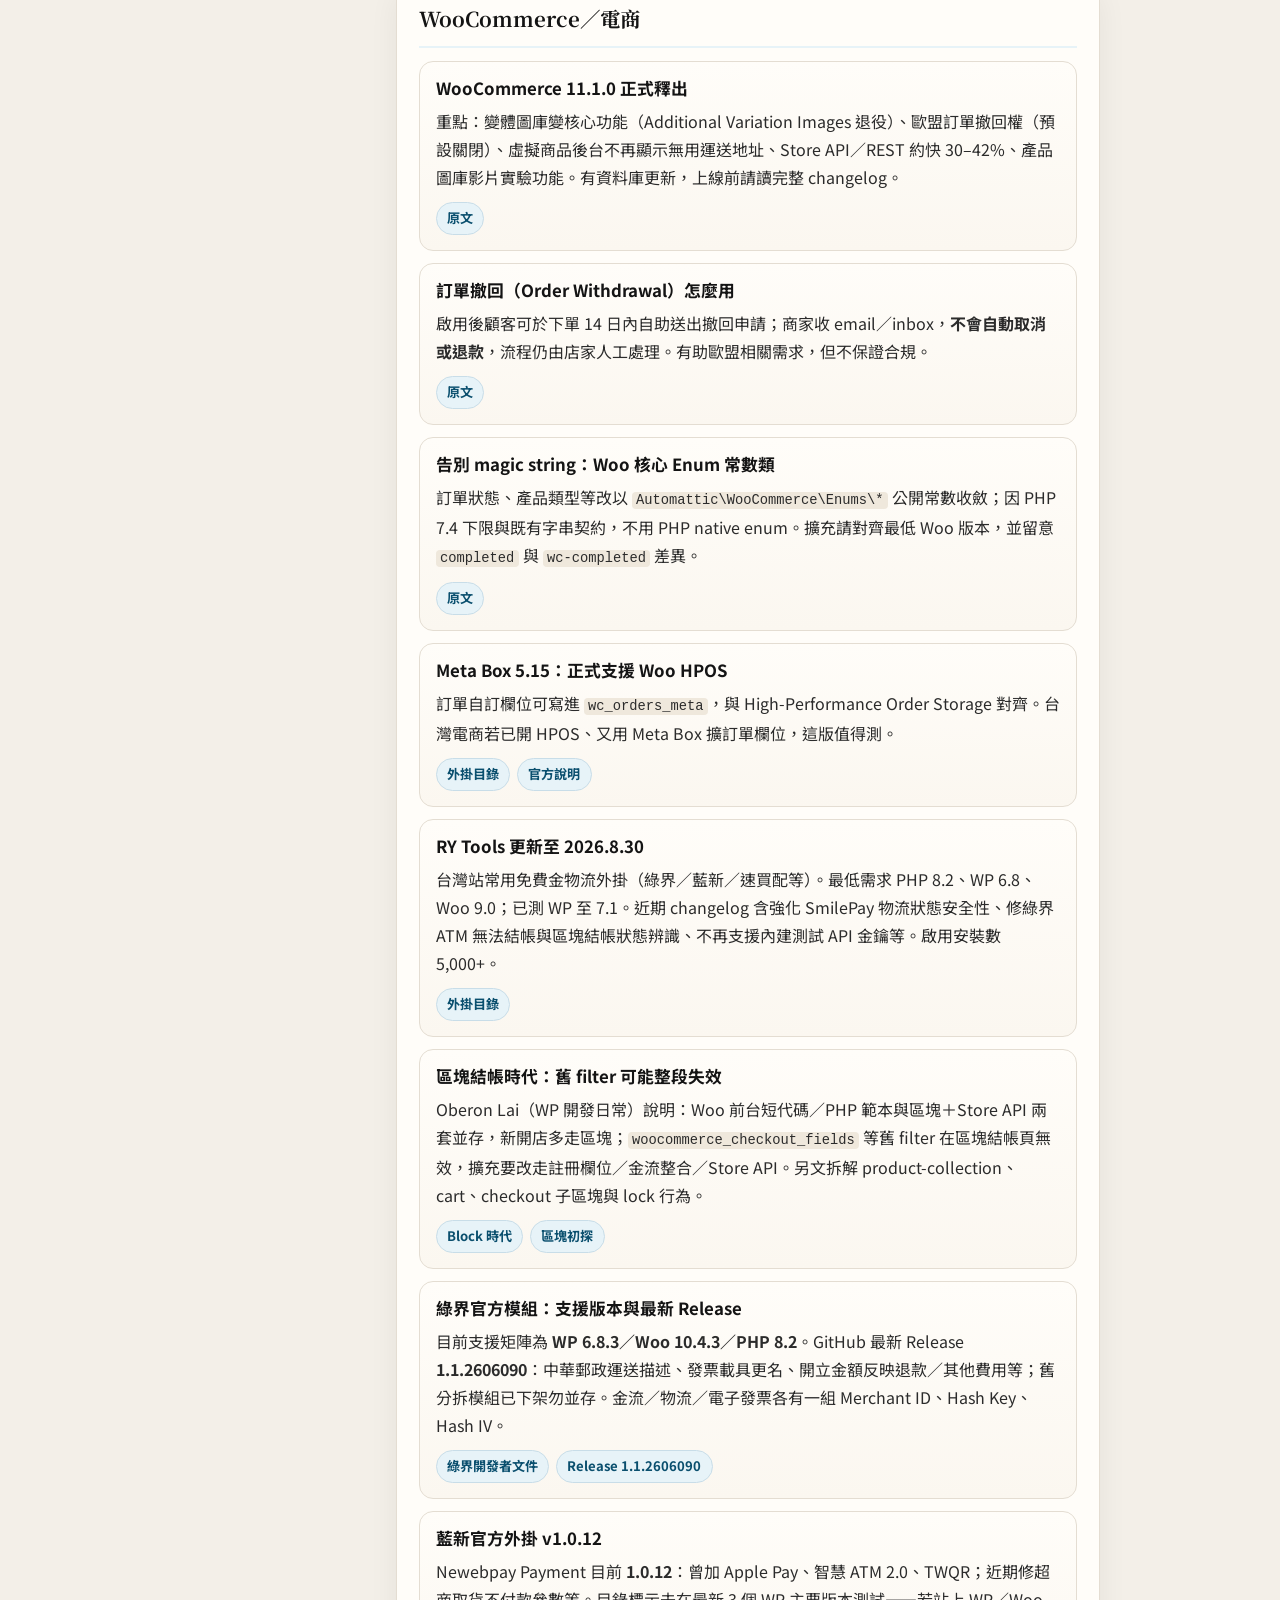
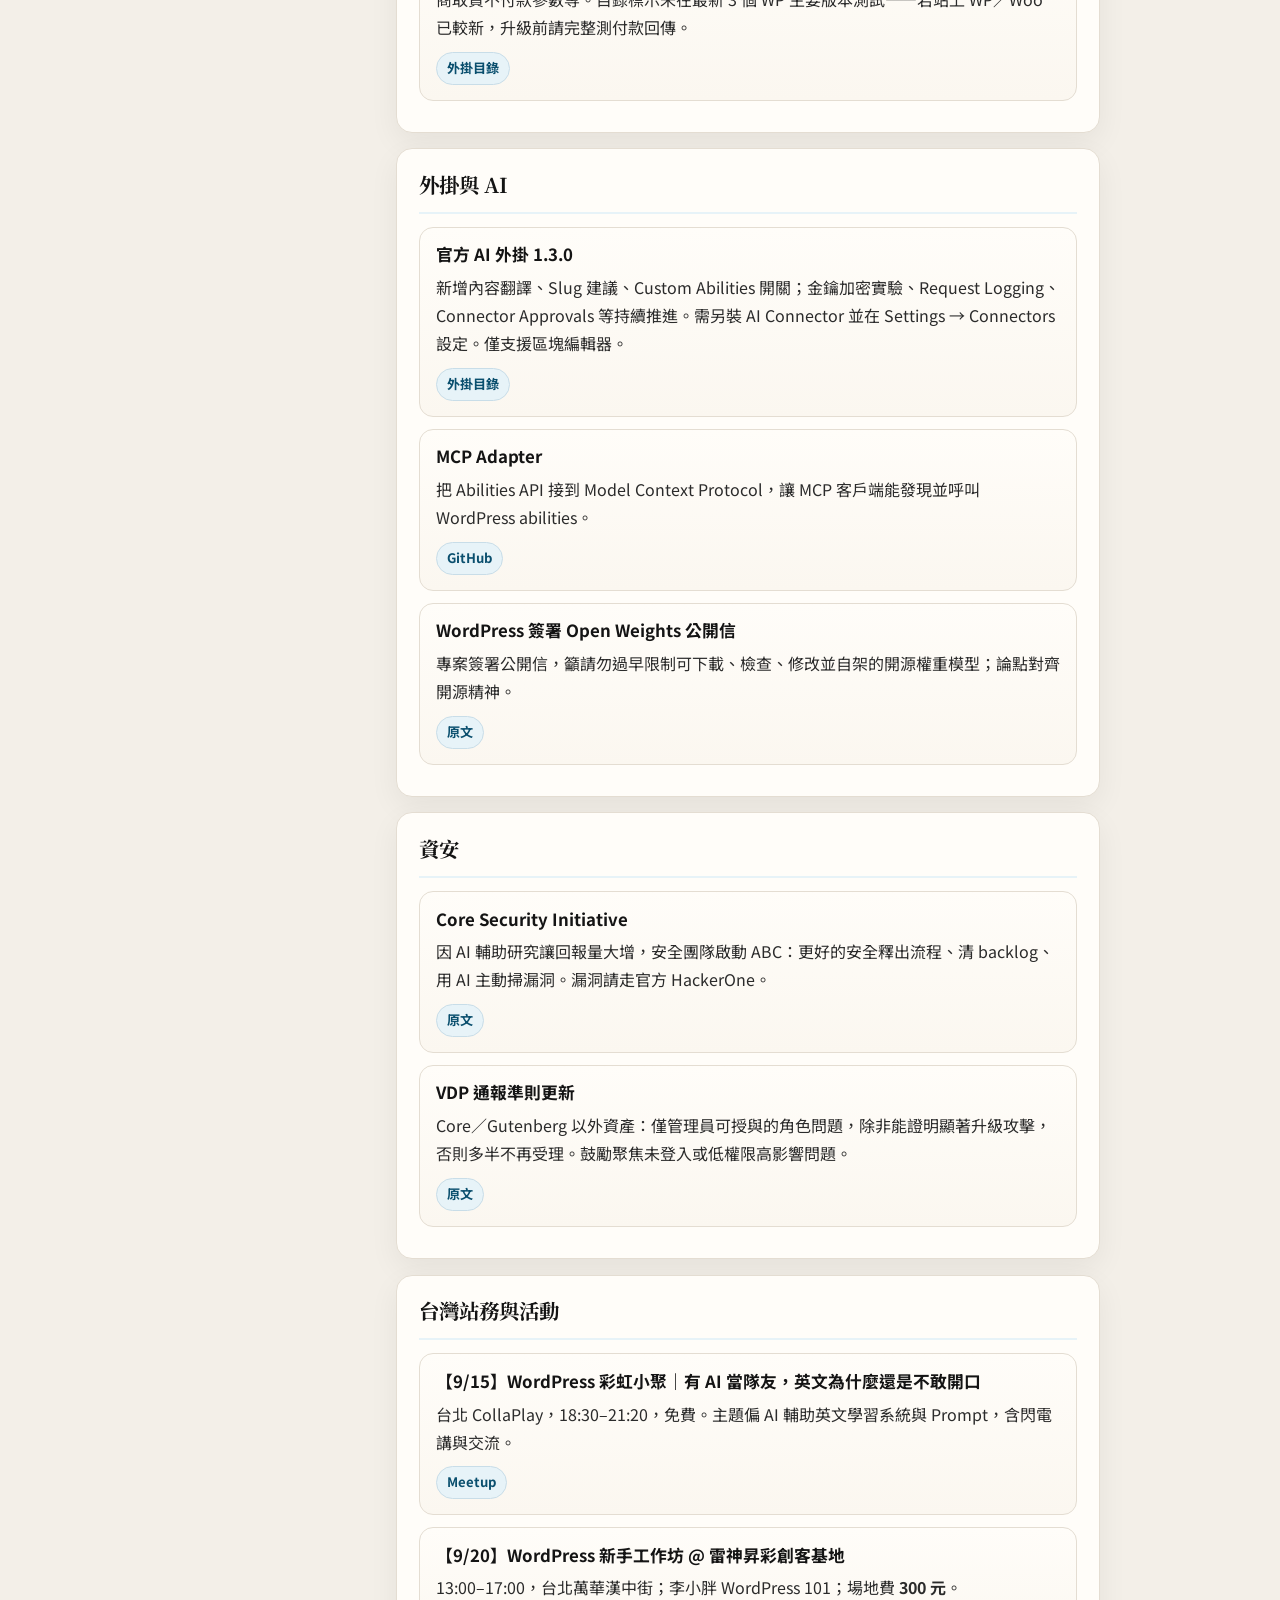
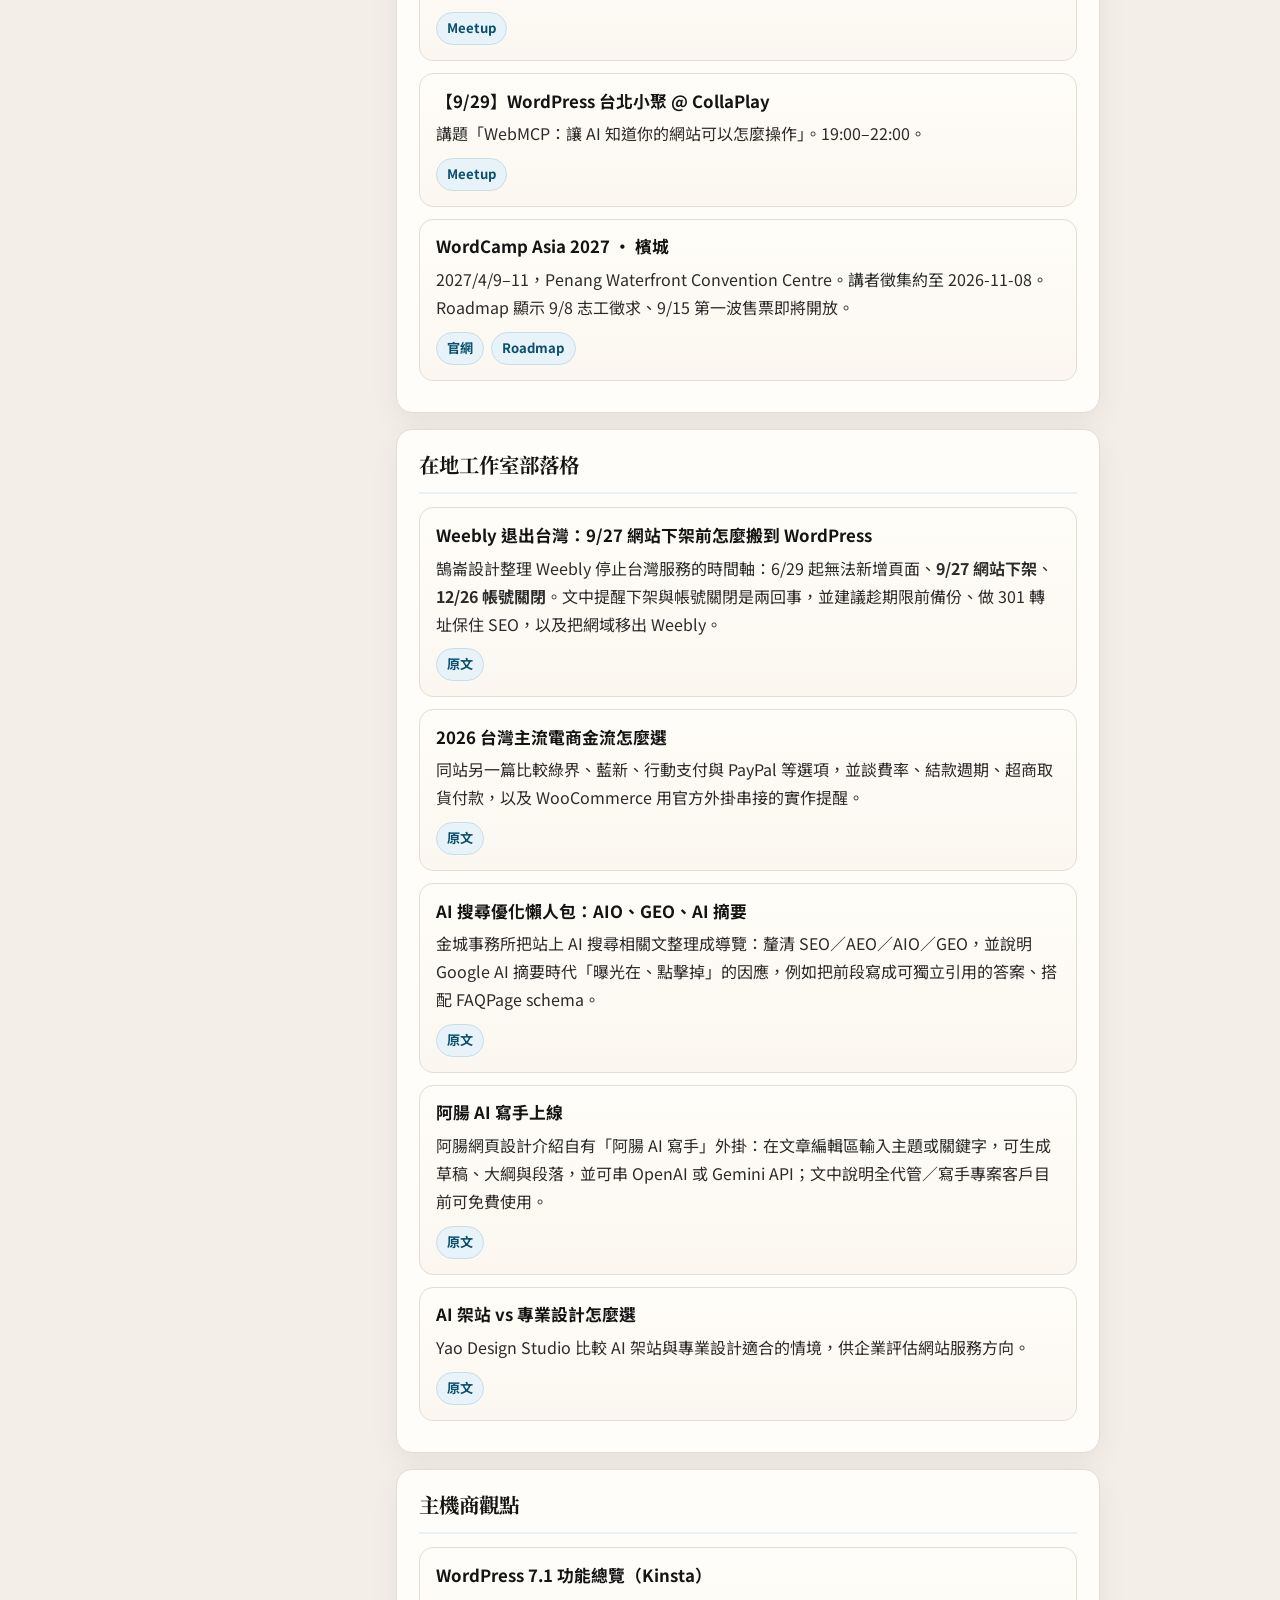
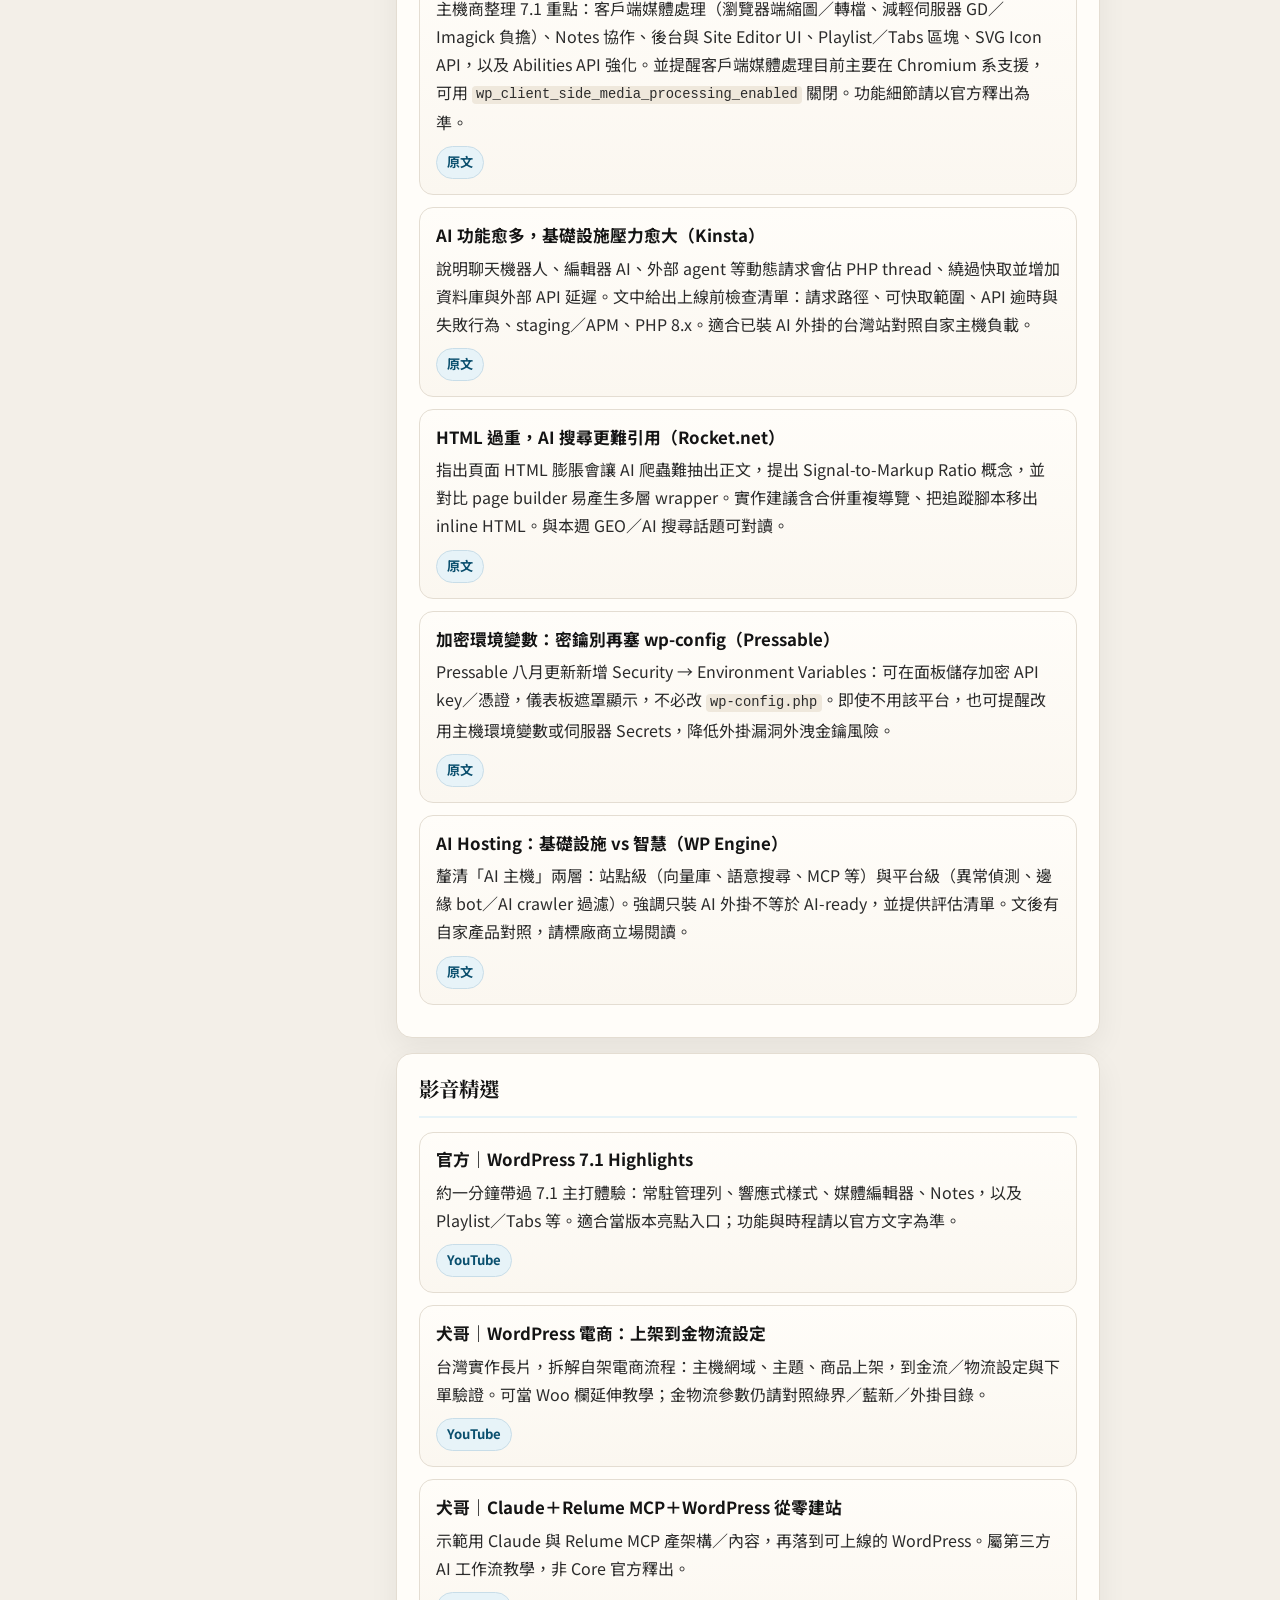
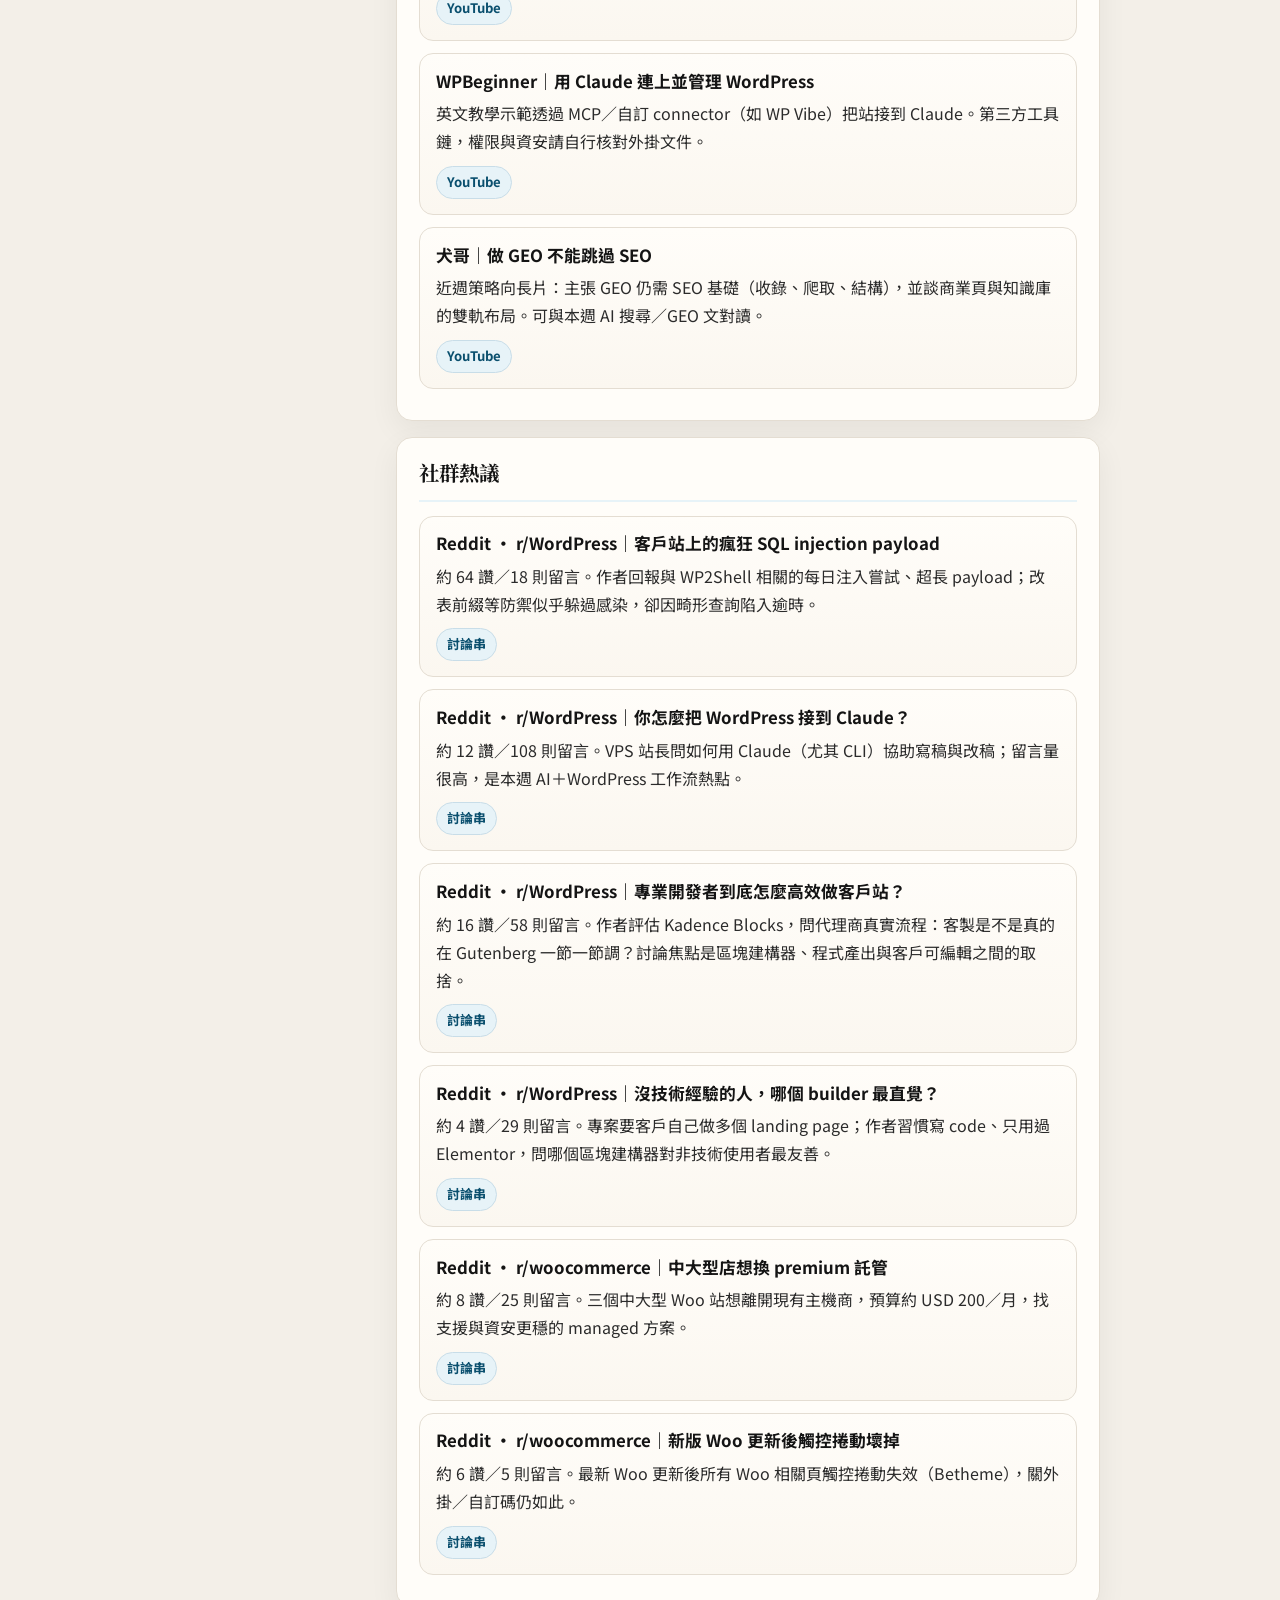
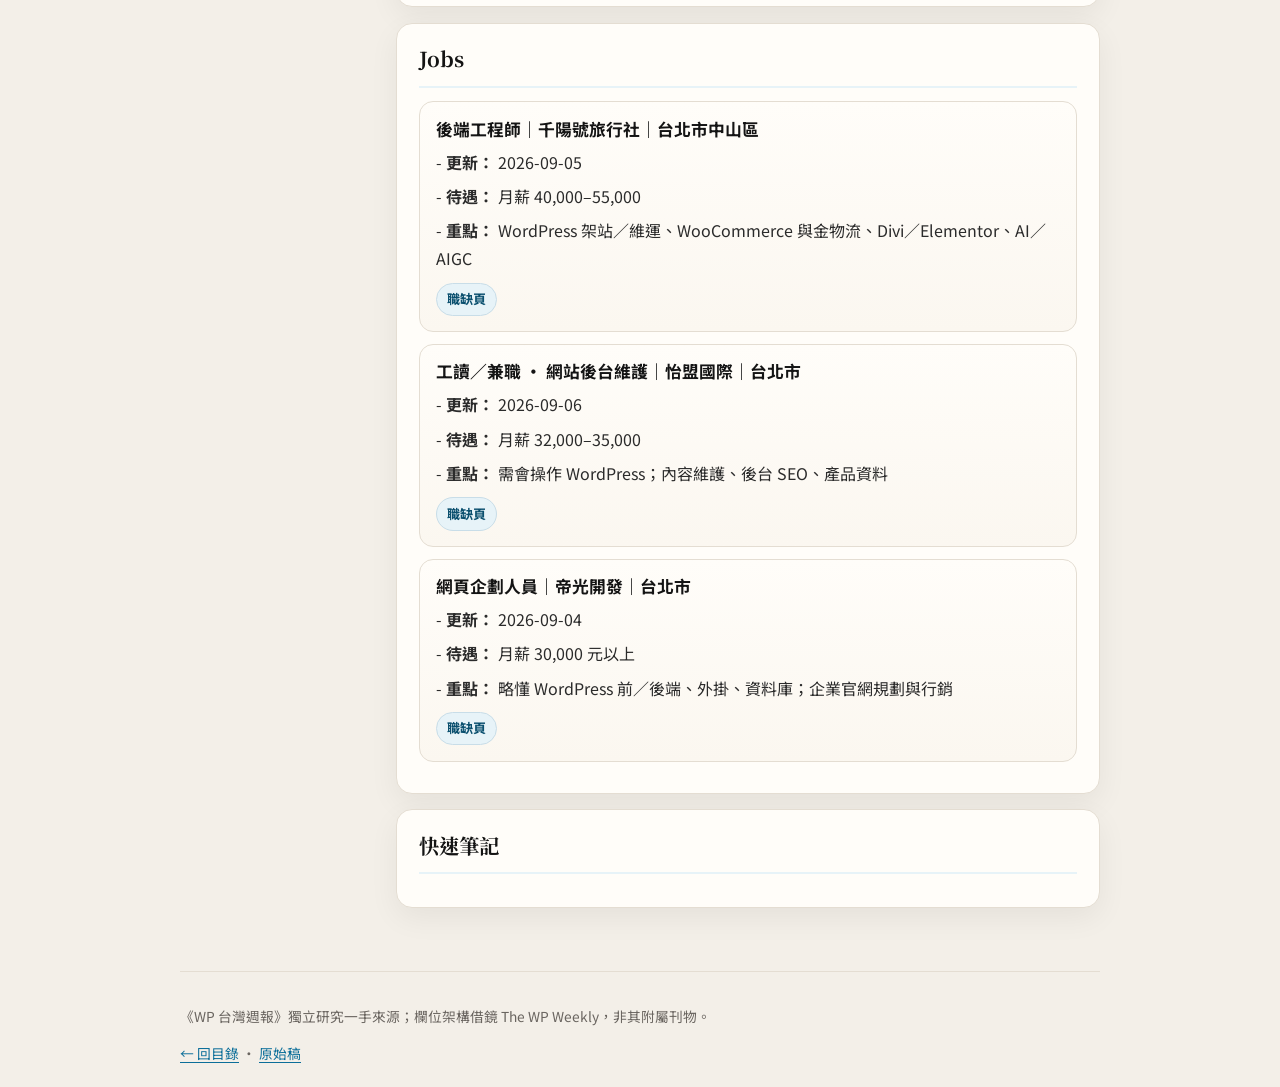
==== commit 252513e0: "Restyle issue 001 HTML" ====
--- a/issues/001.html
+++ b/issues/001.html
@@ -7,7 +7,7 @@
 <meta name="description" content="本週重點：WordPress 7.1.1 維護版時程、WooCommerce 11.1、後台圖示現代化提案，台灣金物流與區塊結帳實務，並新增主機商觀點與影音精選。">
 <link rel="preconnect" href="https://fonts.googleapis.com">
 <link rel="preconnect" href="https://fonts.gstatic.com" crossorigin>
-<link href="https://fonts.googleapis.com/css2?family=Noto+Sans+TC:wght@400;500;700;800&display=swap" rel="stylesheet">
+<link href="https://fonts.googleapis.com/css2?family=Noto+Sans+TC:wght@400;500;700;800&family=Noto+Serif+TC:wght@600;700&display=swap" rel="stylesheet">
 <link rel="stylesheet" href="../styles.css">
 </head>
 <body>
--- a/styles.css
+++ b/styles.css
@@ -1,81 +1,207 @@
 
 :root {
-  --bg: #f7f5f1; --paper: #ffffff; --ink: #1a1a1a; --muted: #5c5c5c; --line: #e6e1d8;
-  --accent: #21759b; --accent-soft: #e8f3f8; --card: #fffcf8;
-  --shadow: 0 1px 2px rgba(26,26,26,.04), 0 8px 24px rgba(26,26,26,.06);
-  --radius: 14px;
+  --bg: #f3efe8;
+  --paper: #fffdf9;
+  --ink: #141414;
+  --muted: #6a6560;
+  --line: #e4ddd2;
+  --accent: #0b6e99;
+  --accent-2: #0a4f6e;
+  --soft: #e7f3f8;
+  --warm: #f7efe4;
+  --shadow: 0 10px 30px rgba(20,20,20,.06);
+  --radius: 18px;
+  --sans: "Noto Sans TC", "PingFang TC", "Hiragino Sans TC", "Microsoft JhengHei", system-ui, sans-serif;
+  --serif: "Noto Serif TC", "Source Han Serif TC", "Songti TC", Georgia, serif;
   --mono: ui-monospace, SFMono-Regular, Menlo, Consolas, monospace;
-  --sans: "Noto Sans TC", "PingFang TC", "Hiragino Sans TC", "Microsoft JhengHei", system-ui, sans-serif;
 }
 * { box-sizing: border-box; }
 html { scroll-behavior: smooth; }
 body {
-  margin: 0; font-family: var(--sans); color: var(--ink); line-height: 1.75;
+  margin: 0;
+  font-family: var(--sans);
+  color: var(--ink);
+  line-height: 1.75;
   background:
-    radial-gradient(1200px 600px at 10% -10%, #d7ecf5 0%, transparent 55%),
-    radial-gradient(900px 500px at 100% 0%, #f3e7d7 0%, transparent 50%),
+    radial-gradient(900px 420px at 0% -5%, #d9ebf3 0%, transparent 55%),
+    radial-gradient(700px 380px at 100% 0%, #f1e4d2 0%, transparent 50%),
     var(--bg);
 }
 a { color: var(--accent); text-underline-offset: 3px; }
-a:hover { color: #155d7a; }
+a:hover { color: var(--accent-2); }
 .site-header {
-  position: sticky; top: 0; z-index: 20; backdrop-filter: blur(12px);
-  background: rgba(247,245,241,.82); border-bottom: 1px solid var(--line);
+  position: sticky; top: 0; z-index: 30;
+  backdrop-filter: saturate(1.2) blur(14px);
+  background: rgba(243,239,232,.86);
+  border-bottom: 1px solid rgba(228,221,210,.9);
 }
 .site-header .inner {
-  width: min(980px, calc(100% - 2rem)); margin: 0 auto;
-  display: flex; align-items: center; justify-content: space-between; gap: 1rem; padding: .85rem 0;
-}
-.brand { display: flex; flex-direction: column; gap: .15rem; text-decoration: none; color: inherit; }
-.brand strong { font-size: 1.05rem; letter-spacing: .02em; }
-.brand span { font-size: .85rem; color: var(--muted); }
-.nav-links { display: flex; gap: .6rem; flex-wrap: wrap; align-items: center; }
-.nav-links a {
-  text-decoration: none; font-size: .86rem; font-weight: 600; color: var(--accent);
-  background: var(--accent-soft); border: 1px solid #c7e0eb; border-radius: 999px; padding: .28rem .7rem;
-}
-.badge {
-  display: inline-flex; align-items: center; background: var(--accent-soft); color: var(--accent);
-  border: 1px solid #c7e0eb; border-radius: 999px; padding: .35rem .75rem; font-size: .82rem; font-weight: 600; white-space: nowrap;
+  width: min(920px, calc(100% - 2rem));
+  margin: 0 auto;
+  display: flex; align-items: center; justify-content: space-between;
+  gap: 1rem; padding: .9rem 0;
+}
+.brand { text-decoration: none; color: inherit; display: grid; gap: .1rem; }
+.brand strong {
+  font-family: var(--serif);
+  font-size: 1.15rem; font-weight: 700; letter-spacing: .01em;
+}
+.brand span { font-size: .8rem; color: var(--muted); }
+.nav-links { display: flex; gap: .5rem; flex-wrap: wrap; align-items: center; }
+.badge, .nav-links a {
+  display: inline-flex; align-items: center; gap: .35rem;
+  text-decoration: none; font-size: .8rem; font-weight: 700;
+  color: var(--accent-2); background: var(--soft);
+  border: 1px solid #c8dde8; border-radius: 999px;
+  padding: .32rem .75rem;
+}
+.nav-links a:hover { background: #d7ebf4; }
+.page {
+  width: min(920px, calc(100% - 2rem));
+  margin: 1.4rem auto 3rem;
+}
+.intro {
+  display: grid; gap: .55rem;
+  margin: 0 0 1.25rem;
+  padding: 1.15rem 1.25rem;
+  background: linear-gradient(180deg, #fffdf9 0%, #faf6ef 100%);
+  border: 1px solid var(--line);
+  border-radius: var(--radius);
+  box-shadow: var(--shadow);
+}
+.intro .kicker {
+  font-size: .72rem; font-weight: 800; letter-spacing: .16em;
+  text-transform: uppercase; color: var(--accent);
+}
+.intro h1 {
+  margin: 0; font-family: var(--serif);
+  font-size: clamp(1.6rem, 3.5vw, 2rem); line-height: 1.25;
+}
+.intro p { margin: 0; color: var(--muted); font-size: .98rem; max-width: 40rem; }
+.issue-list { display: grid; gap: .85rem; }
+.issue-card {
+  display: grid; grid-template-columns: 72px 1fr; gap: 1rem;
+  text-decoration: none; color: inherit;
+  background: var(--paper);
+  border: 1px solid var(--line);
+  border-radius: 16px;
+  padding: 1rem 1.1rem;
+  box-shadow: 0 1px 0 rgba(255,255,255,.7) inset, var(--shadow);
+  transition: transform .15s ease, border-color .15s ease, box-shadow .15s ease;
+}
+.issue-card:hover {
+  transform: translateY(-2px);
+  border-color: #c9dde7;
+  box-shadow: 0 14px 34px rgba(20,20,20,.08);
+}
+.issue-num {
+  width: 72px; height: 72px; border-radius: 16px;
+  display: grid; place-items: center; align-content: center;
+  background: var(--warm);
+  border: 1px solid #eadfce;
+  font-family: var(--serif);
+  font-weight: 800; font-size: 1.35rem; color: var(--accent-2);
+  line-height: 1; text-align: center;
+}
+.issue-num small {
+  display: block; margin-top: .25rem;
+  font-family: var(--sans); font-size: .62rem; font-weight: 700;
+  letter-spacing: .08em; color: var(--muted);
+}
+.issue-body { min-width: 0; }
+.issue-meta {
+  display: flex; flex-wrap: wrap; gap: .45rem .7rem;
+  align-items: center; margin-bottom: .25rem;
+  color: var(--muted); font-size: .82rem; font-weight: 600;
+}
+.issue-meta .dot { opacity: .45; }
+.issue-body h2 {
+  margin: 0 0 .35rem;
+  font-family: var(--serif);
+  font-size: 1.18rem; line-height: 1.35; font-weight: 700;
+}
+.issue-body p {
+  margin: 0; color: var(--muted); font-size: .92rem; line-height: 1.65;
+  display: -webkit-box; -webkit-line-clamp: 2; -webkit-box-orient: vertical; overflow: hidden;
+}
+.issue-cta {
+  margin-top: .55rem; font-size: .82rem; font-weight: 750; color: var(--accent);
+}
+.issue-card:hover .issue-cta { color: var(--accent-2); }
+@media (max-width: 640px) {
+  .issue-card { grid-template-columns: 58px 1fr; gap: .8rem; padding: .9rem; }
+  .issue-num { width: 58px; height: 58px; font-size: 1.15rem; border-radius: 14px; }
 }
 .hero {
-  width: min(980px, calc(100% - 2rem)); margin: 2rem auto 1.5rem; background: var(--paper);
-  border: 1px solid var(--line); border-radius: calc(var(--radius) + 4px); box-shadow: var(--shadow);
-  padding: clamp(1.5rem, 4vw, 2.5rem);
-}
-.hero .kicker { display: inline-block; font-size: .8rem; font-weight: 700; letter-spacing: .12em; text-transform: uppercase; color: var(--accent); margin-bottom: .75rem; }
-.hero h1 { margin: 0 0 .75rem; font-size: clamp(1.7rem, 4vw, 2.4rem); line-height: 1.25; letter-spacing: -.01em; }
-.hero .meta { color: var(--muted); margin: 0 0 1rem; }
-.hero .lede { margin: 0; font-size: 1.05rem; }
-.layout { width: min(980px, calc(100% - 2rem)); margin: 0 auto 3rem; display: grid; gap: 1.25rem; grid-template-columns: 220px 1fr; }
-@media (max-width: 860px) { .layout { grid-template-columns: 1fr; } .toc { position: static !important; } }
-.toc { position: sticky; top: 4.5rem; align-self: start; background: var(--paper); border: 1px solid var(--line); border-radius: var(--radius); padding: 1rem; box-shadow: var(--shadow); }
-.toc h2 { margin: 0 0 .6rem; font-size: .9rem; color: var(--muted); font-weight: 700; }
-.toc ol { margin: 0; padding: 0 0 0 1.1rem; }
-.toc li { margin: .35rem 0; }
-.toc a { text-decoration: none; color: var(--ink); font-size: .92rem; }
+  width: min(920px, calc(100% - 2rem));
+  margin: 1.25rem auto 1rem;
+  background: var(--paper);
+  border: 1px solid var(--line);
+  border-radius: var(--radius);
+  box-shadow: var(--shadow);
+  padding: clamp(1.2rem, 3vw, 1.8rem);
+}
+.hero .kicker {
+  display: inline-block; font-size: .72rem; font-weight: 800;
+  letter-spacing: .16em; text-transform: uppercase; color: var(--accent); margin-bottom: .55rem;
+}
+.hero h1 {
+  margin: 0 0 .55rem; font-family: var(--serif);
+  font-size: clamp(1.55rem, 3.6vw, 2.1rem); line-height: 1.25;
+}
+.hero .meta { color: var(--muted); margin: 0 0 .75rem; font-size: .92rem; }
+.hero .lede { margin: 0; font-size: 1.02rem; max-width: 42rem; }
+.layout {
+  width: min(920px, calc(100% - 2rem));
+  margin: 0 auto 3rem;
+  display: grid; gap: 1rem;
+  grid-template-columns: 200px 1fr;
+}
+@media (max-width: 860px) {
+  .layout { grid-template-columns: 1fr; }
+  .toc { position: static !important; }
+}
+.toc {
+  position: sticky; top: 4.4rem; align-self: start;
+  background: var(--paper); border: 1px solid var(--line);
+  border-radius: 16px; padding: .95rem; box-shadow: var(--shadow);
+}
+.toc h2 { margin: 0 0 .55rem; font-size: .78rem; letter-spacing: .08em; text-transform: uppercase; color: var(--muted); font-weight: 800; }
+.toc ol { margin: 0; padding: 0 0 0 1.05rem; }
+.toc li { margin: .32rem 0; }
+.toc a { text-decoration: none; color: var(--ink); font-size: .9rem; }
 .toc a:hover { color: var(--accent); }
 .main { min-width: 0; }
-.section { background: var(--paper); border: 1px solid var(--line); border-radius: var(--radius); box-shadow: var(--shadow); padding: 1.25rem clamp(1rem, 3vw, 1.5rem) 1.4rem; margin-bottom: 1.1rem; }
-.section > h2 { margin: 0 0 1rem; font-size: 1.35rem; padding-bottom: .6rem; border-bottom: 2px solid var(--accent-soft); }
-.card { background: var(--card); border: 1px solid var(--line); border-radius: 12px; padding: 1rem 1.05rem; margin: .85rem 0; }
-.card h3 { margin: 0 0 .45rem; font-size: 1.08rem; line-height: 1.4; }
-.card p { margin: .45rem 0; color: #2a2a2a; }
-.card p code, .section code { font-family: var(--mono); font-size: .88em; background: #f0ebe3; padding: .1em .35em; border-radius: 4px; }
-.links { display: flex; flex-wrap: wrap; gap: .45rem; margin-top: .7rem; }
-.links a { text-decoration: none; font-size: .86rem; font-weight: 600; background: var(--accent-soft); color: var(--accent); border: 1px solid #c7e0eb; border-radius: 999px; padding: .28rem .7rem; }
+.section {
+  background: var(--paper); border: 1px solid var(--line);
+  border-radius: 16px; box-shadow: var(--shadow);
+  padding: 1.1rem clamp(1rem, 2.5vw, 1.35rem) 1.2rem;
+  margin-bottom: .95rem;
+}
+.section > h2 {
+  margin: 0 0 .85rem; font-family: var(--serif); font-size: 1.28rem;
+  padding-bottom: .55rem; border-bottom: 2px solid var(--soft);
+}
+.card {
+  background: linear-gradient(180deg, #fffdf9, #fbf7f0);
+  border: 1px solid var(--line); border-radius: 14px;
+  padding: .95rem 1rem; margin: .75rem 0;
+}
+.card h3 { margin: 0 0 .4rem; font-size: 1.05rem; line-height: 1.4; }
+.card p { margin: .4rem 0; color: #2b2b2b; }
+.card p code, .section code {
+  font-family: var(--mono); font-size: .86em;
+  background: #efe8dc; padding: .08em .32em; border-radius: 4px;
+}
+.links { display: flex; flex-wrap: wrap; gap: .4rem; margin-top: .65rem; }
+.links a {
+  text-decoration: none; font-size: .82rem; font-weight: 700;
+  background: var(--soft); color: var(--accent-2);
+  border: 1px solid #c8dde8; border-radius: 999px; padding: .26rem .65rem;
+}
 .links a:hover { background: #d7ebf4; }
-.dir-table-wrap { width: min(980px, calc(100% - 2rem)); margin: 0 auto 3rem; background: var(--paper); border: 1px solid var(--line); border-radius: var(--radius); box-shadow: var(--shadow); overflow: hidden; }
-.dir-table { width: 100%; border-collapse: collapse; }
-.dir-table th { text-align: left; font-size: .82rem; letter-spacing: .06em; color: var(--muted); font-weight: 700; padding: .85rem 1.1rem; background: #faf7f2; border-bottom: 1px solid var(--line); }
-.dir-table td { padding: 1rem 1.1rem; vertical-align: top; border-bottom: 1px solid var(--line); }
-.dir-table tr:last-child td { border-bottom: 0; }
-.dir-table tr:hover td { background: #fffcf8; }
-.col-num { width: 6.5rem; white-space: nowrap; font-weight: 800; }
-.col-num a { text-decoration: none; }
-.col-date { width: 7.5rem; color: var(--muted); white-space: nowrap; font-size: .95rem; }
-.col-title a { text-decoration: none; color: var(--ink); font-weight: 700; }
-.col-title a:hover { color: var(--accent); }
-.snippet { margin-top: .35rem; color: var(--muted); font-size: .92rem; font-weight: 400; line-height: 1.55; }
-@media (max-width: 640px) { .col-date { display: none; } .col-num { width: 4.5rem; } }
-.site-footer { width: min(980px, calc(100% - 2rem)); margin: 0 auto 2.5rem; color: var(--muted); font-size: .88rem; border-top: 1px solid var(--line); padding-top: 1.25rem; }
+.site-footer {
+  width: min(920px, calc(100% - 2rem));
+  margin: 0 auto 2.5rem; color: var(--muted); font-size: .86rem;
+  border-top: 1px solid var(--line); padding-top: 1.1rem;
+}
